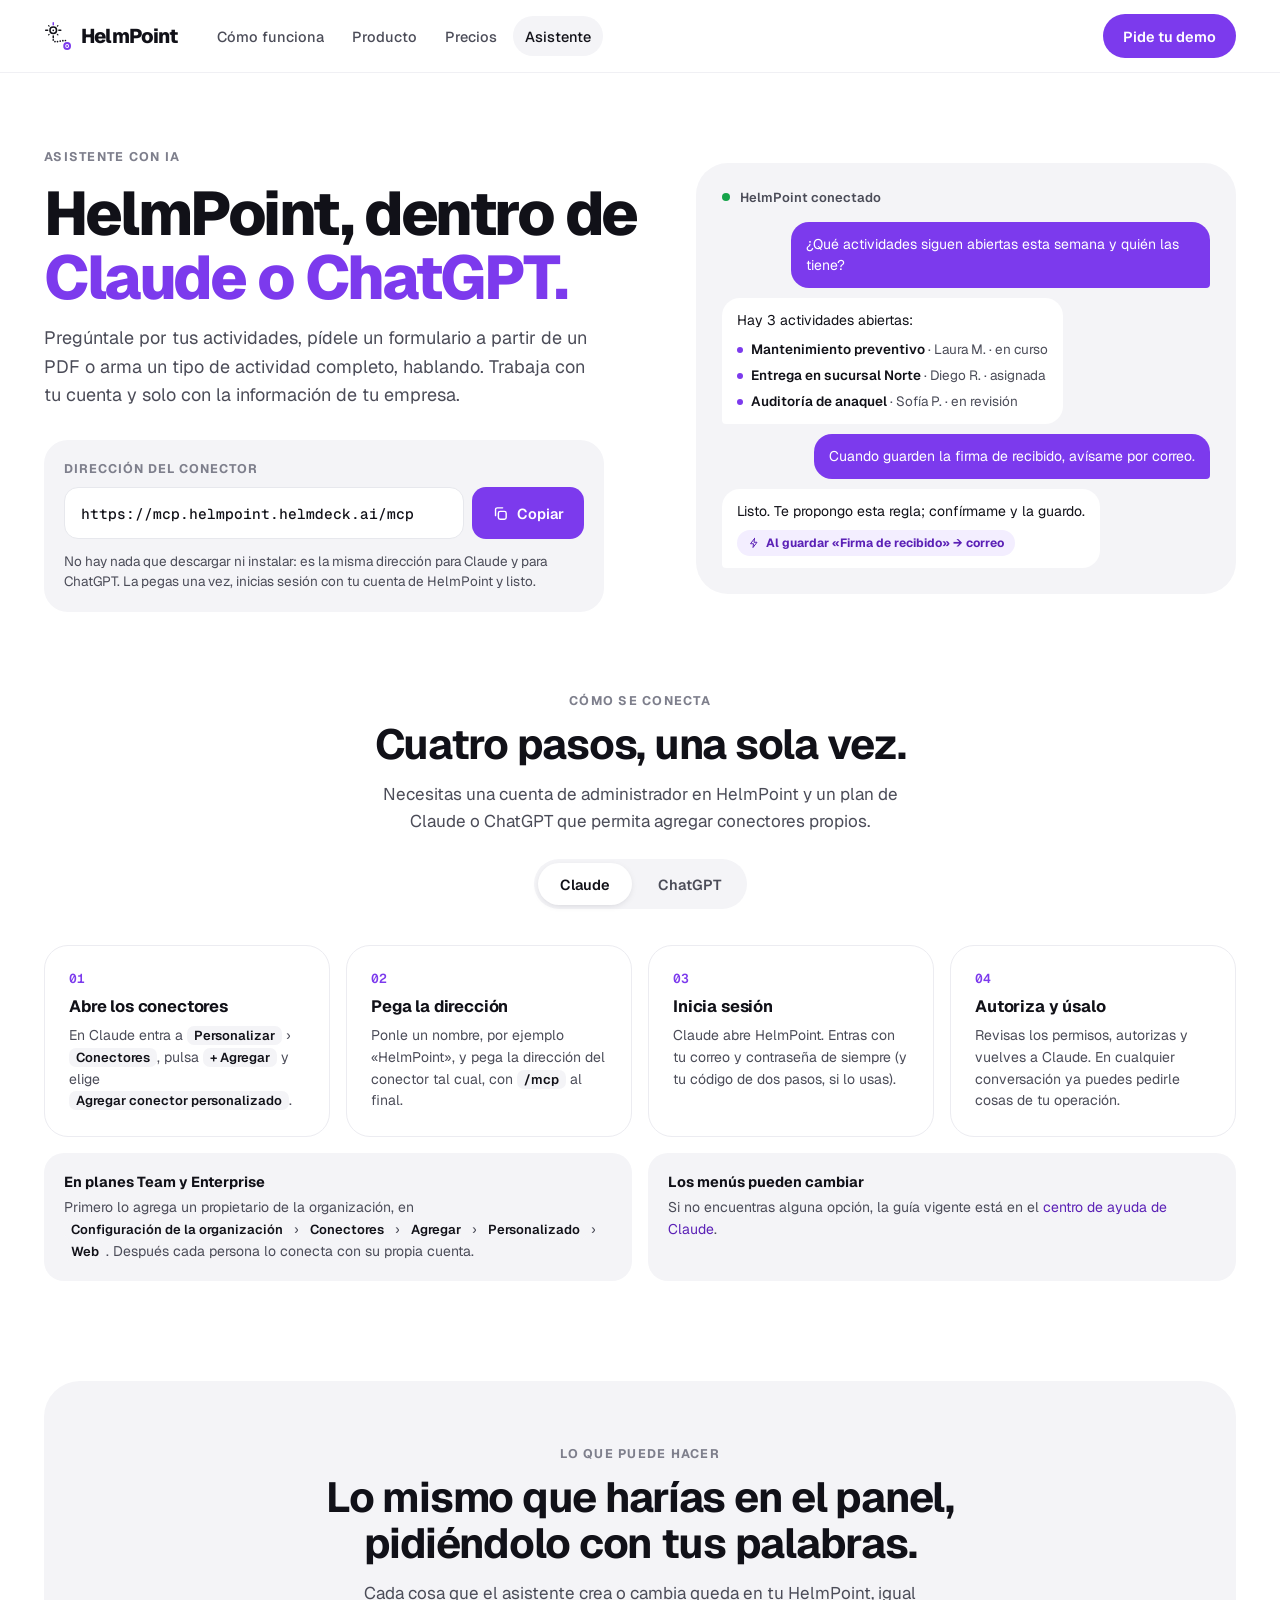
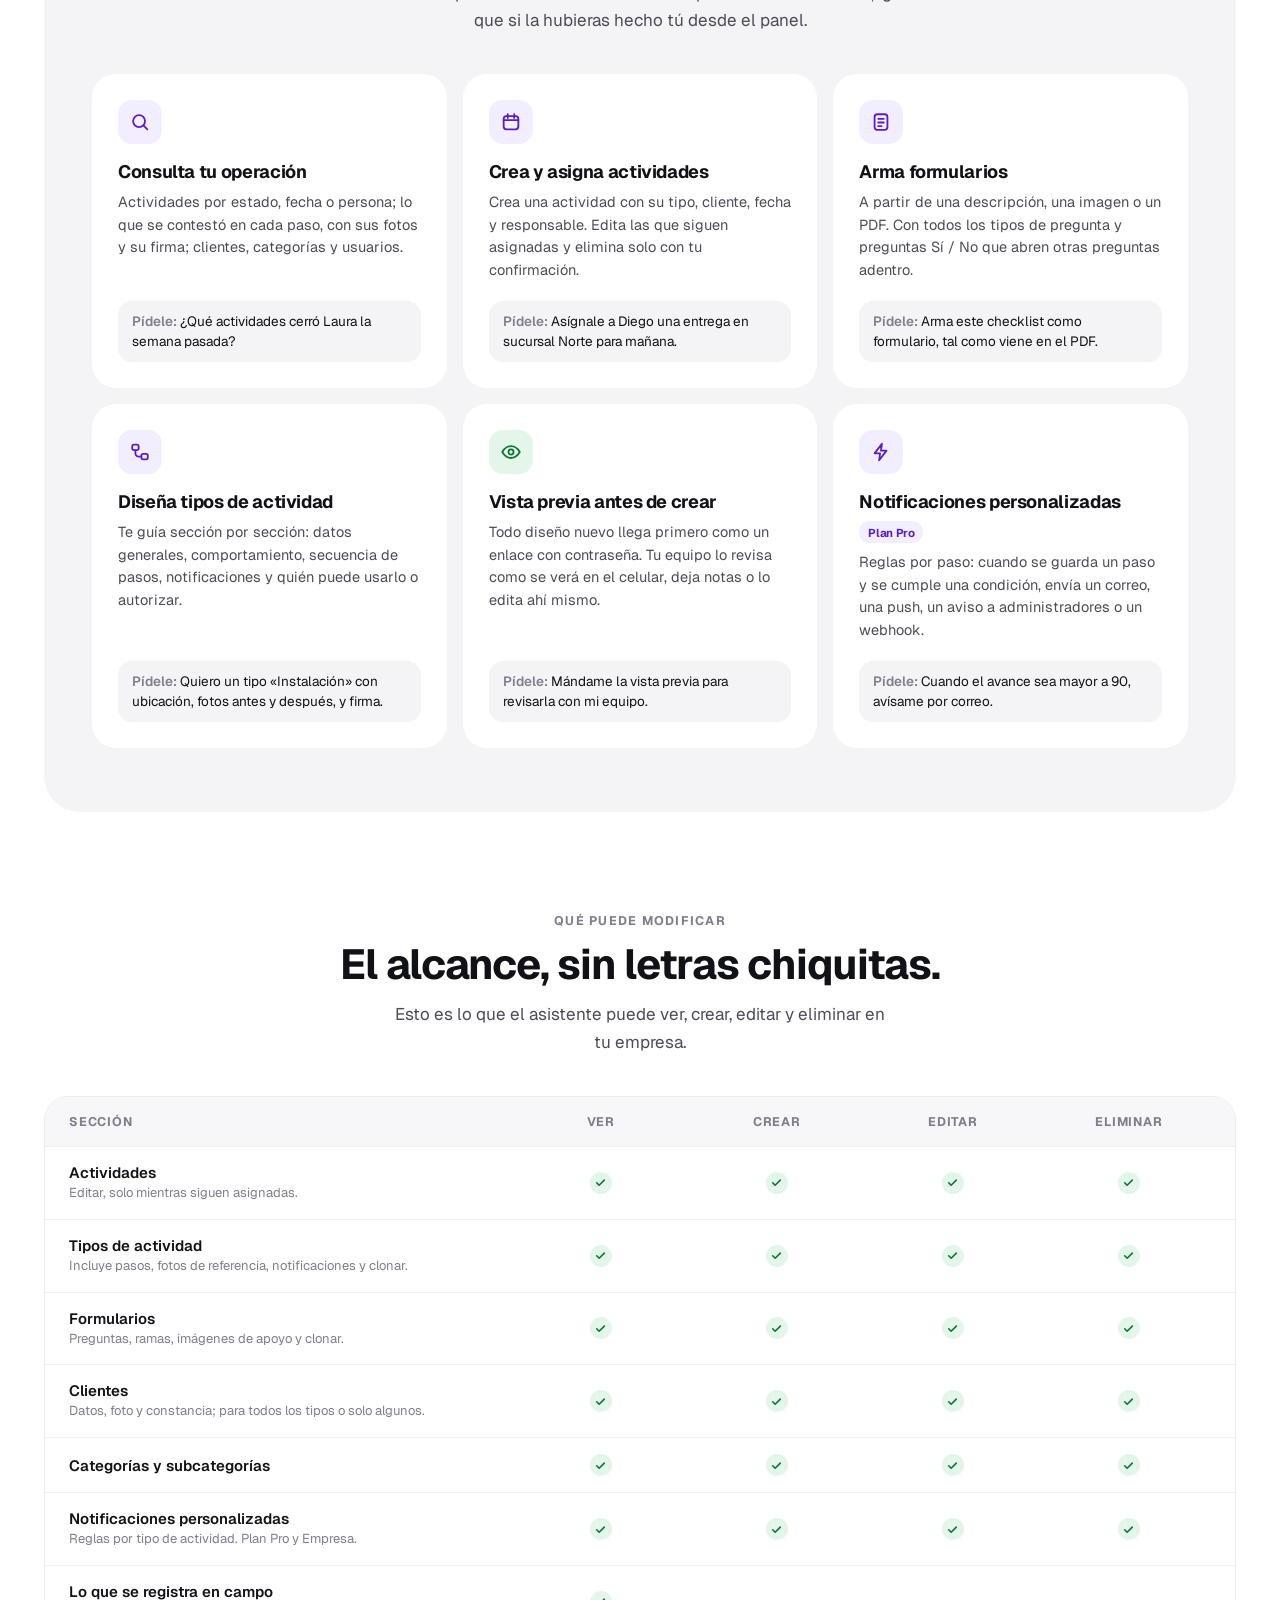
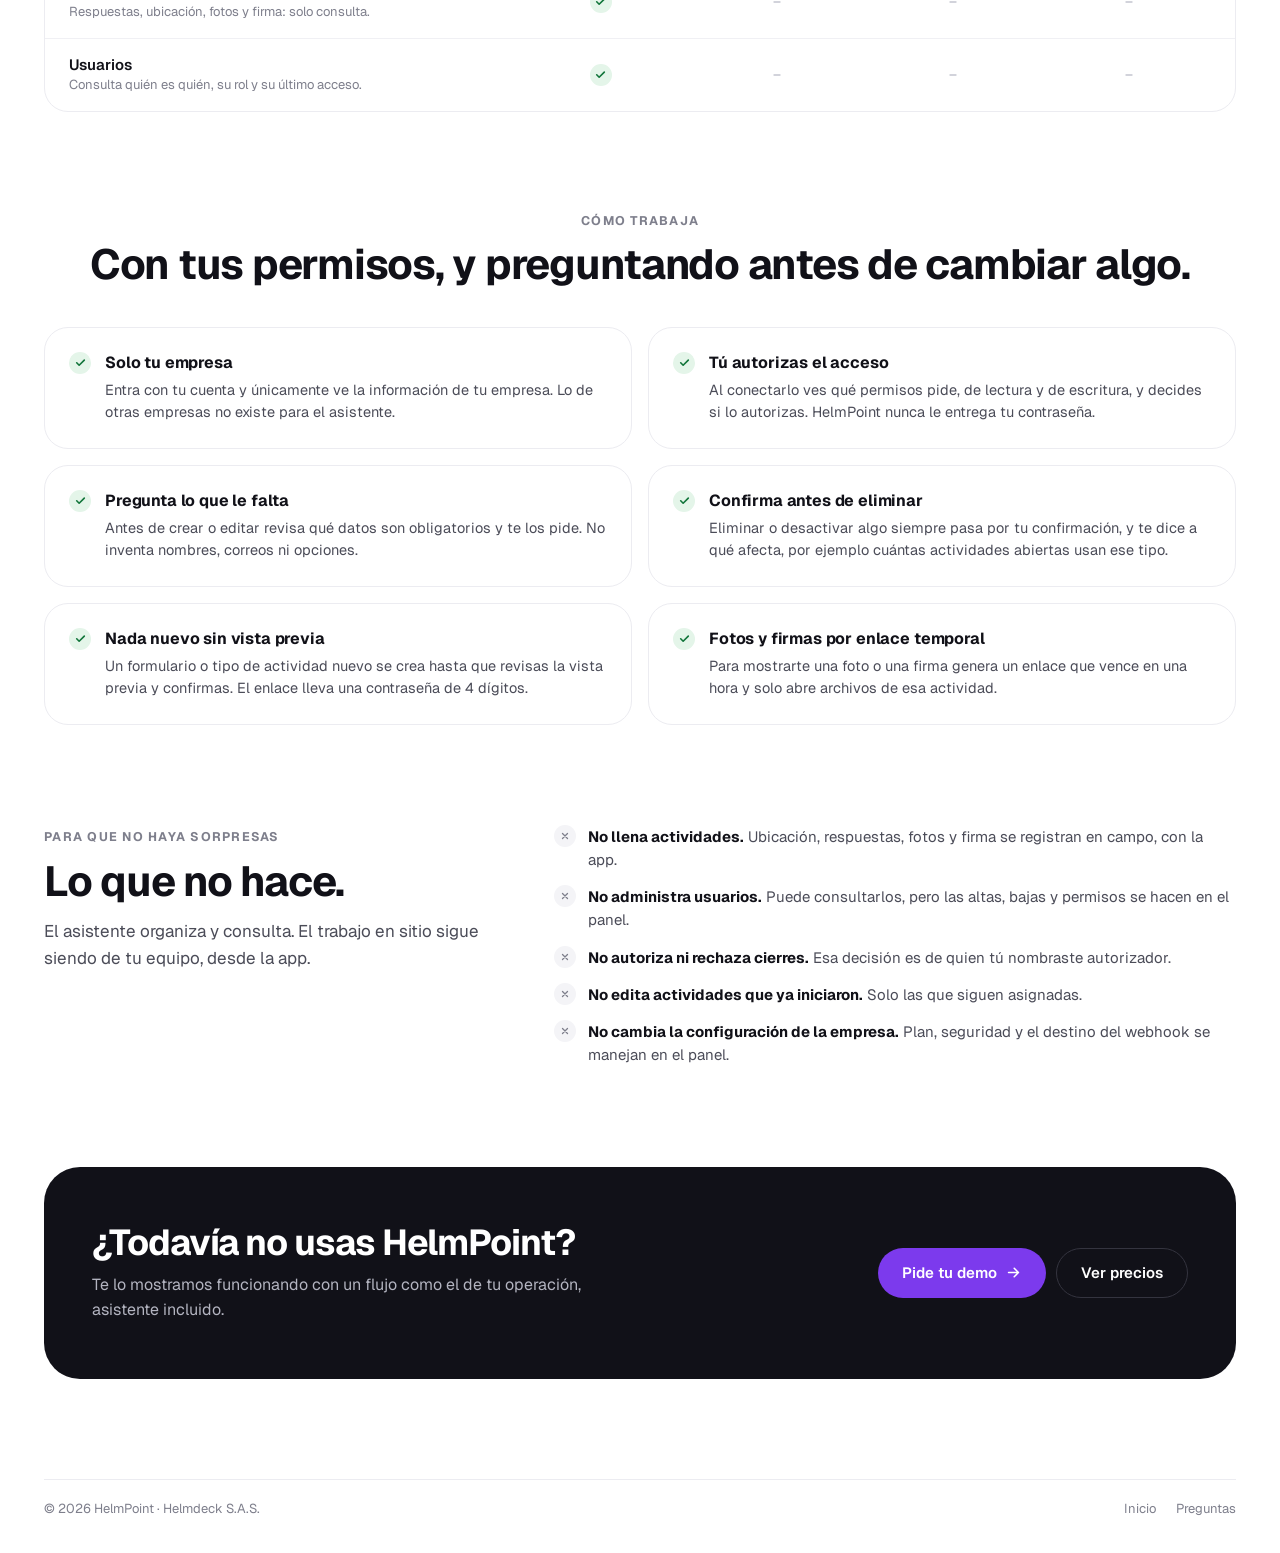
==== asistente.html @ 15a0a6bf "feat: página del asistente (conectar Claude o ChatGPT) y notificaciones personalizadas en el plan Pr" ====
<!DOCTYPE html>
<html lang="es" data-theme="light">
<head>
<meta charset="utf-8">
<meta name="viewport" content="width=device-width, initial-scale=1">
<title>HelmPoint · Conecta Claude o ChatGPT</title>
<meta name="description" content="Conecta HelmPoint con Claude o ChatGPT: una sola dirección, sin instalar nada. Consulta actividades, arma formularios y tipos de actividad, y configura avisos hablando con tu asistente.">
<link rel="icon" type="image/svg+xml" href="assets/favicon.svg">
<link rel="preconnect" href="https://fonts.googleapis.com">
<link rel="stylesheet" href="https://fonts.googleapis.com/css2?family=Geist:wght@400;500;600;700;800&family=Geist+Mono:wght@400;500;600&display=swap">
<link rel="stylesheet" href="assets/styles.css">
<link rel="stylesheet" href="assets/asistente.css">
</head>
<body>

<svg width="0" height="0" style="position:absolute" aria-hidden="true">
  <symbol id="i-check" viewBox="0 0 24 24" fill="none" stroke="currentColor" stroke-width="3" stroke-linecap="round" stroke-linejoin="round"><path d="M5 12.5l4.5 4.5L19 7.5"/></symbol>
  <symbol id="i-minus" viewBox="0 0 24 24" fill="none" stroke="currentColor" stroke-width="2.6" stroke-linecap="round"><path d="M7 12h10"/></symbol>
  <symbol id="i-x" viewBox="0 0 24 24" fill="none" stroke="currentColor" stroke-width="2.6" stroke-linecap="round"><path d="M7 7l10 10M17 7L7 17"/></symbol>
  <symbol id="i-copy" viewBox="0 0 24 24" fill="none" stroke="currentColor" stroke-width="2" stroke-linecap="round" stroke-linejoin="round"><rect x="9" y="9" width="11" height="11" rx="2.5"/><path d="M5 15V6.5A2.5 2.5 0 0 1 7.5 4H15"/></symbol>
  <symbol id="i-arrow" viewBox="0 0 24 24" fill="none" stroke="currentColor" stroke-width="2.2" stroke-linecap="round" stroke-linejoin="round"><path d="M5 12h14M13 6l6 6-6 6"/></symbol>
  <symbol id="i-search" viewBox="0 0 24 24" fill="none" stroke="currentColor" stroke-width="2" stroke-linecap="round" stroke-linejoin="round"><circle cx="11" cy="11" r="6.5"/><path d="M16 16l4 4"/></symbol>
  <symbol id="i-form" viewBox="0 0 24 24" fill="none" stroke="currentColor" stroke-width="2" stroke-linecap="round" stroke-linejoin="round"><rect x="5" y="3.5" width="14" height="17" rx="3"/><path d="M9 8.5h6M9 12.5h6M9 16.5h3.5"/></symbol>
  <symbol id="i-flow" viewBox="0 0 24 24" fill="none" stroke="currentColor" stroke-width="2" stroke-linecap="round" stroke-linejoin="round"><rect x="3.5" y="4" width="7" height="6" rx="2"/><rect x="13.5" y="14" width="7" height="6" rx="2"/><path d="M7 10v3.5a3.5 3.5 0 0 0 3.5 3.5h3"/></symbol>
  <symbol id="i-eye" viewBox="0 0 24 24" fill="none" stroke="currentColor" stroke-width="2" stroke-linecap="round" stroke-linejoin="round"><path d="M2.5 12S6 5.5 12 5.5 21.5 12 21.5 12 18 18.5 12 18.5 2.5 12 2.5 12z"/><circle cx="12" cy="12" r="2.8"/></symbol>
  <symbol id="i-cal" viewBox="0 0 24 24" fill="none" stroke="currentColor" stroke-width="2" stroke-linecap="round" stroke-linejoin="round"><rect x="4" y="5.5" width="16" height="14.5" rx="3"/><path d="M4 10h16M8.5 3.5v4M15.5 3.5v4"/></symbol>
  <symbol id="i-bolt" viewBox="0 0 24 24" fill="none" stroke="currentColor" stroke-width="2" stroke-linecap="round" stroke-linejoin="round"><path d="M13 3L5 13.5h6L10 21l8-10.5h-6L13 3z"/></symbol>
  <symbol id="i-lock" viewBox="0 0 24 24" fill="none" stroke="currentColor" stroke-width="2" stroke-linecap="round" stroke-linejoin="round"><rect x="5" y="10.5" width="14" height="9.5" rx="2.5"/><path d="M8.5 10.5V8a3.5 3.5 0 0 1 7 0v2.5"/></symbol>
</svg>

<header class="as-nav">
  <div class="wrap">
    <a class="as-logo" href="index.html"><svg width="28" height="30" viewBox="62 44 230 242" fill="none" style="color:#111118"><rect x="132" y="50" width="12" height="28" rx="6" fill="#7C3AED"></rect><rect x="132" y="158" width="12" height="28" rx="6" fill="currentColor"></rect><rect x="70" y="112" width="28" height="12" rx="6" fill="currentColor"></rect><rect x="178" y="112" width="28" height="12" rx="6" fill="currentColor"></rect><rect x="-8" y="-5" width="16" height="10" rx="5" fill="currentColor" transform="translate(102 82) rotate(45)"></rect><rect x="-8" y="-5" width="16" height="10" rx="5" fill="currentColor" transform="translate(174 82) rotate(-45)"></rect><rect x="-8" y="-5" width="16" height="10" rx="5" fill="currentColor" transform="translate(102 154) rotate(-45)"></rect><rect x="-8" y="-5" width="16" height="10" rx="5" fill="currentColor" transform="translate(174 154) rotate(45)"></rect><circle cx="138" cy="118" r="27" stroke="currentColor" stroke-width="13"></circle><circle cx="138" cy="118" r="7" fill="currentColor"></circle><g fill="currentColor"><circle cx="138" cy="197" r="7"></circle><circle cx="152" cy="211" r="7"></circle><circle cx="173" cy="211" r="7"></circle><circle cx="195" cy="207" r="7"></circle><circle cx="217" cy="203" r="7"></circle><circle cx="238" cy="202" r="7"></circle></g><circle cx="252" cy="247" r="32" fill="#7C3AED"></circle><circle cx="252" cy="247" r="16" fill="#FFFFFF"></circle><circle cx="252" cy="247" r="8" fill="#7C3AED"></circle></svg><span>HelmPoint</span></a>
    <nav class="as-links">
      <a href="index.html#como">Cómo funciona</a>
      <a href="index.html#producto">Producto</a>
      <a href="index.html#precios">Precios</a>
      <a href="asistente.html" aria-current="page">Asistente</a>
    </nav>
    <a href="index.html#demo" class="btn p">Pide tu demo</a>
  </div>
</header>

<main>

  <!-- HERO -->
  <section class="as-hero">
    <div class="wrap as-hero-g">
      <div>
        <span class="kick">Asistente con IA</span>
        <h1>HelmPoint, dentro de <em>Claude o ChatGPT.</em></h1>
        <p class="lead">Pregúntale por tus actividades, pídele un formulario a partir de un PDF o arma un tipo de actividad completo, hablando. Trabaja con tu cuenta y solo con la información de tu empresa.</p>
        <div class="as-url">
          <span class="as-url-l">Dirección del conector</span>
          <div class="as-url-r">
            <code id="mcp-url">https://mcp.helmpoint.helmdeck.ai/mcp</code>
            <button type="button" class="as-copy" id="copy-url" aria-live="polite"><svg width="17" height="17"><use href="#i-copy"/></svg><span>Copiar</span></button>
          </div>
          <p>No hay nada que descargar ni instalar: es la misma dirección para Claude y para ChatGPT. La pegas una vez, inicias sesión con tu cuenta de HelmPoint y listo.</p>
        </div>
      </div>
      <div class="as-chat" aria-hidden="true">
        <div class="as-chat-h"><i></i>HelmPoint conectado</div>
        <div class="as-q">¿Qué actividades siguen abiertas esta semana y quién las tiene?</div>
        <div class="as-a">Hay 3 actividades abiertas:
          <ul>
            <li><span><b>Mantenimiento preventivo</b> · Laura M. · en curso</span></li>
            <li><span><b>Entrega en sucursal Norte</b> · Diego R. · asignada</span></li>
            <li><span><b>Auditoría de anaquel</b> · Sofía P. · en revisión</span></li>
          </ul>
        </div>
        <div class="as-q">Cuando guarden la firma de recibido, avísame por correo.</div>
        <div class="as-a">Listo. Te propongo esta regla; confírmame y la guardo.<br><span class="as-pill"><svg width="12" height="12"><use href="#i-bolt"/></svg>Al guardar «Firma de recibido» → correo</span></div>
      </div>
    </div>
  </section>

  <!-- CONECTAR -->
  <section class="as-sec" id="conectar">
    <div class="wrap">
      <div class="as-head">
        <span class="kick">Cómo se conecta</span>
        <h2 class="h2">Cuatro pasos, una sola vez.</h2>
        <p class="lead">Necesitas una cuenta de administrador en HelmPoint y un plan de Claude o ChatGPT que permita agregar conectores propios.</p>
        <div class="as-tabs" role="tablist" aria-label="Asistente">
          <button type="button" role="tab" id="tab-claude" aria-controls="panel-claude" aria-selected="true">Claude</button>
          <button type="button" role="tab" id="tab-chatgpt" aria-controls="panel-chatgpt" aria-selected="false" tabindex="-1">ChatGPT</button>
        </div>
      </div>

      <div class="as-panel" id="panel-claude" role="tabpanel" aria-labelledby="tab-claude">
        <ol class="as-steps">
          <li><b>Abre los conectores</b><p>En Claude entra a <kbd>Personalizar</kbd> › <kbd>Conectores</kbd>, pulsa <kbd>+ Agregar</kbd> y elige <kbd>Agregar conector personalizado</kbd>.</p></li>
          <li><b>Pega la dirección</b><p>Ponle un nombre, por ejemplo «HelmPoint», y pega la dirección del conector tal cual, con <kbd>/mcp</kbd> al final.</p></li>
          <li><b>Inicia sesión</b><p>Claude abre HelmPoint. Entras con tu correo y contraseña de siempre (y tu código de dos pasos, si lo usas).</p></li>
          <li><b>Autoriza y úsalo</b><p>Revisas los permisos, autorizas y vuelves a Claude. En cualquier conversación ya puedes pedirle cosas de tu operación.</p></li>
        </ol>
        <div class="as-notes">
          <div class="as-note"><b>En planes Team y Enterprise</b>Primero lo agrega un propietario de la organización, en <kbd>Configuración de la organización</kbd> › <kbd>Conectores</kbd> › <kbd>Agregar</kbd> › <kbd>Personalizado</kbd> › <kbd>Web</kbd>. Después cada persona lo conecta con su propia cuenta.</div>
          <div class="as-note"><b>Los menús pueden cambiar</b>Si no encuentras alguna opción, la guía vigente está en el <a href="https://support.claude.com/en/articles/11175166-get-started-with-custom-connectors-using-remote-mcp" target="_blank" rel="noopener">centro de ayuda de Claude</a>.</div>
        </div>
      </div>

      <div class="as-panel" id="panel-chatgpt" role="tabpanel" aria-labelledby="tab-chatgpt" hidden>
        <ol class="as-steps">
          <li><b>Agrega un servidor</b><p>En ChatGPT web entra a <kbd>Plugins</kbd>, pulsa el botón <kbd>+</kbd> y elige <kbd>Add custom MCP server</kbd>.</p></li>
          <li><b>Pega la dirección</b><p>Ponle un nombre y pega la dirección del conector completa, con <kbd>/mcp</kbd> al final. En autenticación elige <kbd>OAuth</kbd>.</p></li>
          <li><b>Confirma y créalo</b><p>ChatGPT muestra un aviso para servidores externos. Lo aceptas, pulsas <kbd>Create as a plugin</kbd> y lo instalas.</p></li>
          <li><b>Inicia sesión y úsalo</b><p>Entras con tu cuenta de HelmPoint y autorizas. En el chat lo llamas escribiendo <kbd>@</kbd> y eligiendo HelmPoint.</p></li>
        </ol>
        <div class="as-notes">
          <div class="as-note"><b>Planes de ChatGPT</b>Agregar servidores propios está disponible en ChatGPT Business, Enterprise y Edu, desde la versión web. En Business lo crea un administrador o propietario.</div>
          <div class="as-note"><b>Los menús pueden cambiar</b>Si no encuentras alguna opción, la guía vigente está en el <a href="https://help.openai.com/en/articles/12584461-developer-mode-and-mcp-apps-in-chatgpt" target="_blank" rel="noopener">centro de ayuda de OpenAI</a>.</div>
        </div>
      </div>
    </div>
  </section>

  <!-- CAPACIDADES -->
  <section class="as-sec" id="capacidades">
    <div class="wrap">
      <div class="as-box">
        <div class="as-head">
          <span class="kick">Lo que puede hacer</span>
          <h2 class="h2" style="max-width:680px">Lo mismo que harías en el panel, pidiéndolo con tus palabras.</h2>
          <p class="lead">Cada cosa que el asistente crea o cambia queda en tu HelmPoint, igual que si la hubieras hecho tú desde el panel.</p>
        </div>
        <div class="as-caps">
          <div class="as-cap">
            <span class="as-cap-i"><svg width="22" height="22"><use href="#i-search"/></svg></span>
            <b>Consulta tu operación</b>
            <p>Actividades por estado, fecha o persona; lo que se contestó en cada paso, con sus fotos y su firma; clientes, categorías y usuarios.</p>
            <div class="as-say"><span>¿Qué actividades cerró Laura la semana pasada?</span></div>
          </div>
          <div class="as-cap">
            <span class="as-cap-i"><svg width="22" height="22"><use href="#i-cal"/></svg></span>
            <b>Crea y asigna actividades</b>
            <p>Crea una actividad con su tipo, cliente, fecha y responsable. Edita las que siguen asignadas y elimina solo con tu confirmación.</p>
            <div class="as-say"><span>Asígnale a Diego una entrega en sucursal Norte para mañana.</span></div>
          </div>
          <div class="as-cap">
            <span class="as-cap-i"><svg width="22" height="22"><use href="#i-form"/></svg></span>
            <b>Arma formularios</b>
            <p>A partir de una descripción, una imagen o un PDF. Con todos los tipos de pregunta y preguntas Sí / No que abren otras preguntas adentro.</p>
            <div class="as-say"><span>Arma este checklist como formulario, tal como viene en el PDF.</span></div>
          </div>
          <div class="as-cap">
            <span class="as-cap-i"><svg width="22" height="22"><use href="#i-flow"/></svg></span>
            <b>Diseña tipos de actividad</b>
            <p>Te guía sección por sección: datos generales, comportamiento, secuencia de pasos, notificaciones y quién puede usarlo o autorizar.</p>
            <div class="as-say"><span>Quiero un tipo «Instalación» con ubicación, fotos antes y después, y firma.</span></div>
          </div>
          <div class="as-cap">
            <span class="as-cap-i g"><svg width="22" height="22"><use href="#i-eye"/></svg></span>
            <b>Vista previa antes de crear</b>
            <p>Todo diseño nuevo llega primero como un enlace con contraseña. Tu equipo lo revisa como se verá en el celular, deja notas o lo edita ahí mismo.</p>
            <div class="as-say"><span>Mándame la vista previa para revisarla con mi equipo.</span></div>
          </div>
          <div class="as-cap">
            <span class="as-cap-i"><svg width="22" height="22"><use href="#i-bolt"/></svg></span>
            <b>Notificaciones personalizadas <span class="as-tag">Plan Pro</span></b>
            <p>Reglas por paso: cuando se guarda un paso y se cumple una condición, envía un correo, una push, un aviso a administradores o un webhook.</p>
            <div class="as-say"><span>Cuando el avance sea mayor a 90, avísame por correo.</span></div>
          </div>
        </div>
      </div>
    </div>
  </section>

  <!-- ALCANCE -->
  <section class="as-sec" id="alcance">
    <div class="wrap">
      <div class="as-head">
        <span class="kick">Qué puede modificar</span>
        <h2 class="h2">El alcance, sin letras chiquitas.</h2>
        <p class="lead">Esto es lo que el asistente puede ver, crear, editar y eliminar en tu empresa.</p>
      </div>
      <div class="as-table" role="table" aria-label="Alcance del asistente">
        <div class="as-tr" role="row"><div role="columnheader">Sección</div><span role="columnheader" data-s="Ver">Ver</span><span role="columnheader" data-s="Crea">Crear</span><span role="columnheader" data-s="Edita">Editar</span><span role="columnheader" data-s="Borra">Eliminar</span></div>
        <div class="as-tr" role="row"><div role="cell"><b>Actividades</b><small>Editar, solo mientras siguen asignadas.</small></div><span role="cell"><i class="chk" aria-label="Sí"><svg width="13" height="13"><use href="#i-check"/></svg></i></span><span role="cell"><i class="chk" aria-label="Sí"><svg width="13" height="13"><use href="#i-check"/></svg></i></span><span role="cell"><i class="chk" aria-label="Sí"><svg width="13" height="13"><use href="#i-check"/></svg></i></span><span role="cell"><i class="chk" aria-label="Sí"><svg width="13" height="13"><use href="#i-check"/></svg></i></span></div>
        <div class="as-tr" role="row"><div role="cell"><b>Tipos de actividad</b><small>Incluye pasos, fotos de referencia, notificaciones y clonar.</small></div><span role="cell"><i class="chk" aria-label="Sí"><svg width="13" height="13"><use href="#i-check"/></svg></i></span><span role="cell"><i class="chk" aria-label="Sí"><svg width="13" height="13"><use href="#i-check"/></svg></i></span><span role="cell"><i class="chk" aria-label="Sí"><svg width="13" height="13"><use href="#i-check"/></svg></i></span><span role="cell"><i class="chk" aria-label="Sí"><svg width="13" height="13"><use href="#i-check"/></svg></i></span></div>
        <div class="as-tr" role="row"><div role="cell"><b>Formularios</b><small>Preguntas, ramas, imágenes de apoyo y clonar.</small></div><span role="cell"><i class="chk" aria-label="Sí"><svg width="13" height="13"><use href="#i-check"/></svg></i></span><span role="cell"><i class="chk" aria-label="Sí"><svg width="13" height="13"><use href="#i-check"/></svg></i></span><span role="cell"><i class="chk" aria-label="Sí"><svg width="13" height="13"><use href="#i-check"/></svg></i></span><span role="cell"><i class="chk" aria-label="Sí"><svg width="13" height="13"><use href="#i-check"/></svg></i></span></div>
        <div class="as-tr" role="row"><div role="cell"><b>Clientes</b><small>Datos, foto y constancia; para todos los tipos o solo algunos.</small></div><span role="cell"><i class="chk" aria-label="Sí"><svg width="13" height="13"><use href="#i-check"/></svg></i></span><span role="cell"><i class="chk" aria-label="Sí"><svg width="13" height="13"><use href="#i-check"/></svg></i></span><span role="cell"><i class="chk" aria-label="Sí"><svg width="13" height="13"><use href="#i-check"/></svg></i></span><span role="cell"><i class="chk" aria-label="Sí"><svg width="13" height="13"><use href="#i-check"/></svg></i></span></div>
        <div class="as-tr" role="row"><div role="cell"><b>Categorías y subcategorías</b></div><span role="cell"><i class="chk" aria-label="Sí"><svg width="13" height="13"><use href="#i-check"/></svg></i></span><span role="cell"><i class="chk" aria-label="Sí"><svg width="13" height="13"><use href="#i-check"/></svg></i></span><span role="cell"><i class="chk" aria-label="Sí"><svg width="13" height="13"><use href="#i-check"/></svg></i></span><span role="cell"><i class="chk" aria-label="Sí"><svg width="13" height="13"><use href="#i-check"/></svg></i></span></div>
        <div class="as-tr" role="row"><div role="cell"><b>Notificaciones personalizadas</b><small>Reglas por tipo de actividad. Plan Pro y Empresa.</small></div><span role="cell"><i class="chk" aria-label="Sí"><svg width="13" height="13"><use href="#i-check"/></svg></i></span><span role="cell"><i class="chk" aria-label="Sí"><svg width="13" height="13"><use href="#i-check"/></svg></i></span><span role="cell"><i class="chk" aria-label="Sí"><svg width="13" height="13"><use href="#i-check"/></svg></i></span><span role="cell"><i class="chk" aria-label="Sí"><svg width="13" height="13"><use href="#i-check"/></svg></i></span></div>
        <div class="as-tr" role="row"><div role="cell"><b>Lo que se registra en campo</b><small>Respuestas, ubicación, fotos y firma: solo consulta.</small></div><span role="cell"><i class="chk" aria-label="Sí"><svg width="13" height="13"><use href="#i-check"/></svg></i></span><span role="cell"><i class="as-no" aria-label="No"><svg width="14" height="14"><use href="#i-minus"/></svg></i></span><span role="cell"><i class="as-no" aria-label="No"><svg width="14" height="14"><use href="#i-minus"/></svg></i></span><span role="cell"><i class="as-no" aria-label="No"><svg width="14" height="14"><use href="#i-minus"/></svg></i></span></div>
        <div class="as-tr" role="row"><div role="cell"><b>Usuarios</b><small>Consulta quién es quién, su rol y su último acceso.</small></div><span role="cell"><i class="chk" aria-label="Sí"><svg width="13" height="13"><use href="#i-check"/></svg></i></span><span role="cell"><i class="as-no" aria-label="No"><svg width="14" height="14"><use href="#i-minus"/></svg></i></span><span role="cell"><i class="as-no" aria-label="No"><svg width="14" height="14"><use href="#i-minus"/></svg></i></span><span role="cell"><i class="as-no" aria-label="No"><svg width="14" height="14"><use href="#i-minus"/></svg></i></span></div>
      </div>
    </div>
  </section>

  <!-- CÓMO TRABAJA -->
  <section class="as-sec" id="como-trabaja">
    <div class="wrap">
      <div class="as-head">
        <span class="kick">Cómo trabaja</span>
        <h2 class="h2">Con tus permisos, y preguntando antes de cambiar algo.</h2>
      </div>
      <div class="as-rules">
        <div class="as-rule"><span class="chk"><svg width="13" height="13"><use href="#i-check"/></svg></span><div><b>Solo tu empresa</b><p>Entra con tu cuenta y únicamente ve la información de tu empresa. Lo de otras empresas no existe para el asistente.</p></div></div>
        <div class="as-rule"><span class="chk"><svg width="13" height="13"><use href="#i-check"/></svg></span><div><b>Tú autorizas el acceso</b><p>Al conectarlo ves qué permisos pide, de lectura y de escritura, y decides si lo autorizas. HelmPoint nunca le entrega tu contraseña.</p></div></div>
        <div class="as-rule"><span class="chk"><svg width="13" height="13"><use href="#i-check"/></svg></span><div><b>Pregunta lo que le falta</b><p>Antes de crear o editar revisa qué datos son obligatorios y te los pide. No inventa nombres, correos ni opciones.</p></div></div>
        <div class="as-rule"><span class="chk"><svg width="13" height="13"><use href="#i-check"/></svg></span><div><b>Confirma antes de eliminar</b><p>Eliminar o desactivar algo siempre pasa por tu confirmación, y te dice a qué afecta, por ejemplo cuántas actividades abiertas usan ese tipo.</p></div></div>
        <div class="as-rule"><span class="chk"><svg width="13" height="13"><use href="#i-check"/></svg></span><div><b>Nada nuevo sin vista previa</b><p>Un formulario o tipo de actividad nuevo se crea hasta que revisas la vista previa y confirmas. El enlace lleva una contraseña de 4 dígitos.</p></div></div>
        <div class="as-rule"><span class="chk"><svg width="13" height="13"><use href="#i-check"/></svg></span><div><b>Fotos y firmas por enlace temporal</b><p>Para mostrarte una foto o una firma genera un enlace que vence en una hora y solo abre archivos de esa actividad.</p></div></div>
      </div>
    </div>
  </section>

  <!-- LÍMITES -->
  <section class="as-sec" id="limites">
    <div class="wrap as-two">
      <div>
        <span class="kick">Para que no haya sorpresas</span>
        <h2 class="h2">Lo que no hace.</h2>
        <p class="lead">El asistente organiza y consulta. El trabajo en sitio sigue siendo de tu equipo, desde la app.</p>
      </div>
      <ul class="as-list">
        <li><span class="as-x"><svg width="12" height="12"><use href="#i-x"/></svg></span><span><b>No llena actividades.</b> Ubicación, respuestas, fotos y firma se registran en campo, con la app.</span></li>
        <li><span class="as-x"><svg width="12" height="12"><use href="#i-x"/></svg></span><span><b>No administra usuarios.</b> Puede consultarlos, pero las altas, bajas y permisos se hacen en el panel.</span></li>
        <li><span class="as-x"><svg width="12" height="12"><use href="#i-x"/></svg></span><span><b>No autoriza ni rechaza cierres.</b> Esa decisión es de quien tú nombraste autorizador.</span></li>
        <li><span class="as-x"><svg width="12" height="12"><use href="#i-x"/></svg></span><span><b>No edita actividades que ya iniciaron.</b> Solo las que siguen asignadas.</span></li>
        <li><span class="as-x"><svg width="12" height="12"><use href="#i-x"/></svg></span><span><b>No cambia la configuración de la empresa.</b> Plan, seguridad y el destino del webhook se manejan en el panel.</span></li>
      </ul>
    </div>
  </section>

  <!-- CTA -->
  <section class="as-sec">
    <div class="wrap">
      <div class="as-cta">
        <div>
          <h2>¿Todavía no usas HelmPoint?</h2>
          <p>Te lo mostramos funcionando con un flujo como el de tu operación, asistente incluido.</p>
        </div>
        <div class="as-cta-b">
          <a href="index.html#demo" class="btn p">Pide tu demo <svg width="17" height="17"><use href="#i-arrow"/></svg></a>
          <a href="index.html#precios" class="btn o">Ver precios</a>
        </div>
      </div>
    </div>
  </section>

</main>

<footer class="as-foot">
  <div class="wrap"><div><span>© 2026 HelmPoint · Helmdeck S.A.S.</span><a href="index.html">Inicio</a><a href="index.html#faq">Preguntas</a></div></div>
</footer>

<script>
(function(){
  // Copiar la dirección del conector.
  var btn=document.getElementById('copy-url'),url=document.getElementById('mcp-url').textContent.trim(),lbl=btn.querySelector('span'),t;
  btn.addEventListener('click',function(){
    var done=function(){btn.classList.add('ok');lbl.textContent='Copiada';clearTimeout(t);t=setTimeout(function(){btn.classList.remove('ok');lbl.textContent='Copiar'},2200)};
    if(navigator.clipboard&&window.isSecureContext){navigator.clipboard.writeText(url).then(done,fallback)}else fallback();
    function fallback(){var r=document.createRange();r.selectNodeContents(document.getElementById('mcp-url'));var s=getSelection();s.removeAllRanges();s.addRange(r);try{if(document.execCommand('copy'))done()}catch(e){}}
  });
  // Pestañas Claude / ChatGPT.
  var tabs=[].slice.call(document.querySelectorAll('.as-tabs [role=tab]'));
  function pick(tab){tabs.forEach(function(x){var on=x===tab;x.setAttribute('aria-selected',on);x.tabIndex=on?0:-1;document.getElementById(x.getAttribute('aria-controls')).hidden=!on})}
  tabs.forEach(function(tab,i){
    tab.addEventListener('click',function(){pick(tab)});
    tab.addEventListener('keydown',function(e){if(e.key!=='ArrowRight'&&e.key!=='ArrowLeft')return;var n=tabs[(i+(e.key==='ArrowRight'?1:tabs.length-1))%tabs.length];pick(n);n.focus()});
  });
  function fromHash(){if(location.hash==='#chatgpt')pick(tabs[1]);else if(location.hash==='#claude')pick(tabs[0])}
  fromHash();addEventListener('hashchange',fromHash);
})();
</script>
</body>
</html>
---- assets/styles.css ----
/* Tokens */
/* Helmpoint — tokens provisionales. Cambia aquí colores, tipografía y radios; todas las pantallas leen estas variables. */
:root,[data-theme="light"]{
  --font-sans:Geist,ui-sans-serif,system-ui,sans-serif;--font-mono:"Geist Mono",ui-monospace,monospace;
  --r-sm:10px;--r-md:16px;--r-lg:24px;--r-xl:32px;--r-pill:999px;
  --bg:#FFFFFF;--bg-2:#F7F7F9;--surface:#FFFFFF;--surface-2:#F2F3F6;--surface-3:#E8E9EE;
  --line:#E7E8ED;--line-2:#D6D8DF;--text:#111118;--text-2:#4B4C58;--text-3:#7E7F8C;
  --accent:#7C3AED;--accent-h:#6D28D9;--accent-soft:#F3EEFF;--accent-ink:#5B21B6;
  --lime:#C8F25C;--lime-soft:#EEF8D3;--lime-ink:#3A4710;--lav:#C9BFF6;--lav-soft:#F0ECFE;--lav-ink:#4A3AA8;
  --ok:#15A34A;--ok-soft:#E4F5E9;--ok-ink:#11753A;--warn:#C2780A;--warn-soft:#FDF1DC;--warn-ink:#8A5300;
  --danger:#DC2626;--danger-h:#B91C1C;--danger-soft:#FDECEC;--danger-ink:#B01C1C;
  --ink:#111118;--on-ink:#FFFFFF;--kicker-bg:#F3EEFF;--kicker-ink:#5B21B6;--menu-active:#7C3AED;
  --shadow:0 30px 70px -30px rgba(17,17,30,.25);--shadow-sm:0 2px 10px -4px rgba(17,17,30,.12);--scrim:rgba(17,17,24,.42)}
[data-theme="warm"]{--bg:#F6F1E6;--bg-2:#F1EBDE;--surface:#FCF9F2;--surface-2:#EFEADF;--surface-3:#E6DFD1;--line:#E5DDCD;--line-2:#D5CBB8;--text:#231F18;--text-2:#5A5345;--text-3:#857C6C;--accent-soft:#EEE6FB;--lav-soft:#EEE8F6;--kicker-bg:#F3DCCD;--kicker-ink:#8C3A12;--ink:#231F18;--lime-soft:#EAF3CF;--shadow:0 30px 70px -30px rgba(60,40,10,.25)}
[data-theme="dark"]{--bg:#0A0A0F;--bg-2:#0A0A0F;--surface:#13131A;--surface-2:#1B1B23;--surface-3:#24242E;--line:#24242D;--line-2:#34343F;--text:#F1F1F5;--text-2:#B3B4C0;--text-3:#7A7B8B;--accent:#8B5CF6;--accent-h:#A78BFA;--accent-soft:#24193F;--accent-ink:#C4B5FD;--lime-soft:#262C16;--lime-ink:#D8F58A;--lav-soft:#221D3D;--lav-ink:#C4B5FD;--ok-soft:#10291A;--ok-ink:#5BD88A;--warn-soft:#2E2210;--warn-ink:#F3B860;--danger-soft:#2E1214;--danger-ink:#FF8A8A;--ink:#F0F1F5;--on-ink:#111118;--kicker-bg:#1D1838;--kicker-ink:#C4B5FD;--menu-active:linear-gradient(90deg,#7C3AED,#A855F7);--shadow:0 30px 70px -20px rgba(0,0,0,.7);--shadow-sm:0 2px 10px -4px rgba(0,0,0,.6);--scrim:rgba(0,0,0,.62)}
*{box-sizing:border-box}
html,body{margin:0;background:var(--bg);color:var(--text);font-family:var(--font-sans);-webkit-font-smoothing:antialiased;transition:background .2s,color .2s}
a{color:var(--accent-ink);text-decoration:none}a:hover{text-decoration:underline}
button,input,select,textarea{font:inherit;color:inherit}
input::placeholder,textarea::placeholder{color:var(--text-3)}
:focus-visible{outline:2px solid var(--accent);outline-offset:2px}
input[type=range]{accent-color:var(--accent)}
@keyframes hp-in{from{opacity:0;transform:translateY(8px)}to{opacity:1;transform:none}}
@keyframes hp-ring{0%{transform:scale(.5);opacity:.55}100%{transform:scale(2.6);opacity:0}}
@keyframes hp-pop{0%{transform:scale(.4);opacity:0}60%{transform:scale(1.08);opacity:1}100%{transform:scale(1);opacity:1}}
@keyframes hp-spin{to{transform:rotate(360deg)}}
@keyframes hp-pulse{0%,100%{opacity:.5}50%{opacity:1}}
@keyframes hp-toast{from{opacity:0;transform:translateY(16px) scale(.98)}to{opacity:1;transform:none}}
.hp-ut{display:grid;grid-template-columns:minmax(240px,2.4fr) 150px minmax(110px,1fr) 120px minmax(130px,1fr) 52px;align-items:center;gap:16px}
.hp-ft{display:grid;grid-template-columns:minmax(240px,2.6fr) 130px 150px 52px;align-items:center;gap:16px}
.hp-at{display:grid;grid-template-columns:minmax(200px,1.6fr) minmax(200px,2fr) 80px 130px 110px 96px;align-items:center;gap:16px}
@media (max-width:1100px){.hp-ut{grid-template-columns:minmax(220px,2fr) 140px 120px 52px}.hp-at{grid-template-columns:minmax(180px,1.4fr) minmax(160px,1.6fr) 110px 96px}.hp-art{display:none!important}.hp-md-hide{display:none!important}.hp-side{width:76px!important}.hp-side-label{display:none!important}}

.hp-seq{grid-template-columns:240px minmax(0,1fr) 340px}
@media (max-width:1360px){.hp-seq{grid-template-columns:200px minmax(0,1fr)!important}.hp-seq-phone{display:none!important}}
.hp-ct{display:grid;grid-template-columns:minmax(220px,2fr) 150px minmax(170px,1.2fr) 120px 130px 136px;gap:16px;align-items:center}
@media (max-width:1100px){.hp-ct{grid-template-columns:minmax(200px,2fr) minmax(140px,1.2fr) 120px 136px}}

/* Landing */

html{scroll-behavior:smooth}
body{background:#FFFFFF;color:#111118}
section{scroll-margin-top:84px}
.wrap{max-width:1240px;margin:0 auto;padding:0 24px}
.kick{font-size:12.5px;font-weight:700;letter-spacing:.1em;text-transform:uppercase;color:#7E7F8C}
.h2{margin:12px 0 0;font-size:clamp(30px,3.6vw,42px);line-height:1.1;font-weight:700;letter-spacing:-0.03em;text-wrap:balance;color:#111118}
.lead{margin:14px 0 0;font-size:17px;line-height:1.6;color:#4B4C58;max-width:560px;text-wrap:pretty}
.btn{height:50px;padding:0 24px;border-radius:999px;display:inline-flex;align-items:center;gap:8px;font-size:15px;font-weight:600;transition:transform .2s,background .2s}
.btn.p{background:#7C3AED;color:#FFFFFF}.btn.p:hover{background:#6D28D9;text-decoration:none}
.btn.o{background:#FFFFFF;color:#111118;border:1px solid #E7E8ED}.btn.o:hover{background:#F7F7F9;text-decoration:none}
.lnk{display:inline-flex;align-items:center;gap:6px;font-size:15px;font-weight:600;color:#7C3AED}
.rv{opacity:0;transform:translateY(16px);transition:opacity .7s ease,transform .7s ease}.rv.in{opacity:1;transform:none}
.d1{transition-delay:.08s}.d2{transition-delay:.16s}
.card{background:#FFFFFF;border:1px solid #ECECF1;border-radius:24px}
.chk{width:22px;height:22px;border-radius:50%;background:#E4F5E9;color:#11753A;display:grid;place-items:center;flex:none}
.feat{min-height:78vh;display:flex;align-items:center;opacity:.32;transition:opacity .45s}.feat.on{opacity:1}
.phone{width:300px;height:620px;border-radius:44px;background:#111118;padding:10px;box-shadow:0 30px 60px -30px rgba(17,17,30,.35)}
.scr{height:100%;border-radius:36px;background:#F7F7F9;overflow:hidden;display:flex;flex-direction:column;position:relative}
.sb{height:36px;display:flex;align-items:center;justify-content:space-between;padding:0 22px;font-size:12px;font-weight:600}
.toast{position:absolute;left:-40px;right:-40px;bottom:72px;margin:auto;width:300px;background:#FFFFFF;border-radius:18px;box-shadow:0 20px 40px -18px rgba(17,17,30,.3);border:1px solid #ECECF1;padding:12px 14px;display:flex;align-items:center;gap:12px;animation:hpUp .5s ease-out both}
@keyframes hpUp{from{opacity:0;transform:translateY(10px)}to{opacity:1;transform:none}}@keyframes hpPulse{0%,100%{opacity:1}50%{opacity:.3}}
.fade{animation:hpFade .35s ease-out both}.up{animation:hpUp .3s ease-out both}@keyframes hpModal{from{opacity:0;transform:translateY(18px) scale(.97)}to{opacity:1;transform:none}}.lg-body::-webkit-scrollbar{width:8px}.lg-body::-webkit-scrollbar-thumb{background:var(--line-2);border-radius:8px}@keyframes hpFade{from{opacity:0}to{opacity:1}}
.dots{display:flex;gap:6px}.dots i{width:6px;height:6px;border-radius:50%;background:#D6D8DF;transition:all .3s}.dots i.on{width:18px;background:#7C3AED}
/* Estados hover/disabled */
.sx1:hover{text-decoration:none !important}
.sx2:hover{color:#111118 !important;background:#F4F4F7 !important;text-decoration:none !important}
.sx3:hover{text-decoration:none !important;color:#7C3AED !important}
.sx4:focus{border-color:#7C3AED !important;box-shadow:0 0 0 4px #F3EEFF !important}
.sx5:focus{border-color:#7C3AED !important;box-shadow:0 0 0 4px #F3EEFF !important}
.sx6:focus{border-color:#7C3AED !important;box-shadow:0 0 0 4px #F3EEFF !important}
.sx7:hover{background:var(--surface-3) !important}
.sx8:hover{background:var(--accent-h) !important}

/* Hero */
.hero-g{display:grid;grid-template-columns:minmax(0,1fr) minmax(0,540px);gap:40px;align-items:center}
.hero-t{padding:40px 0}
.hero-t h1{margin:16px 0 0;font-size:clamp(38px,5.2vw,78px);line-height:1.02;font-weight:800;letter-spacing:-0.04em;text-wrap:balance}
.hero-t h1 em{font-style:normal;color:#7C3AED;white-space:nowrap}
.fit.hero-art{max-width:540px}
.tagl{position:absolute;display:flex;align-items:center;gap:7px;font-size:11px;font-weight:700;letter-spacing:.1em;text-transform:uppercase;color:#7E7F8C}
.tagl i{width:6px;height:6px;border-radius:50%;background:#15A34A;animation:hpPulse 1.8s ease-in-out infinite}

/* Escala: .fit ajusta una composición de tamaño fijo (--w × --h) al ancho disponible; app.js calcula --k */
.fit{--k:1;position:relative;width:100%;max-width:calc(var(--w)*1px);height:calc(var(--h)*1px*var(--k));margin:0 auto}
.fit-in{position:absolute;left:0;top:0;width:calc(var(--w)*1px);height:calc(var(--h)*1px);transform:scale(var(--k));transform-origin:0 0}

/* Cómo funciona */
.feat-g{display:grid;grid-template-columns:minmax(0,1fr) minmax(0,650px);gap:48px;margin-top:40px;align-items:start}
.feat h3{margin:10px 0 0;font-size:28px;line-height:1.15;font-weight:700;letter-spacing:-0.03em}
.feat-b{display:flex;flex-direction:column;gap:12px;margin-top:22px}
.feat-b div{display:flex;gap:10px;align-items:flex-start;font-size:15px;color:#4B4C58;line-height:1.5}
.stage{position:sticky;top:96px;display:flex;flex-direction:column;align-items:center;gap:16px}
.stage-in{background:#F4F4F7;border-radius:32px;overflow:hidden}
.where{position:absolute;left:24px;top:20px;height:26px;padding:0 11px;border-radius:999px;background:#FFFFFF;border:1px solid #E7E8ED;display:flex;align-items:center;gap:7px;font-size:12px;font-weight:600;color:#4B4C58}
.note{position:absolute;background:#FFFFFF;border:1px solid #ECECF1;border-radius:16px;box-shadow:0 18px 36px -22px rgba(17,17,30,.35);padding:12px 14px;font-size:12.5px;line-height:1.4;color:#4B4C58}
.note b{display:block;font-size:13px;color:#111118}

/* Panel web (maquetas) */
.win{position:absolute;background:#FFFFFF;border:1px solid #E7E8ED;border-radius:18px;box-shadow:0 30px 60px -34px rgba(17,17,30,.4);overflow:hidden;font-size:12px;color:#111118}
.win-nav{height:46px;display:flex;align-items:center;gap:2px;padding:0 14px;border-bottom:1px solid #F0F0F4;font-size:11.5px;font-weight:500;color:#4B4C58;white-space:nowrap}
.win-nav b{font-size:13.5px;font-weight:800;letter-spacing:-0.03em;color:#111118;margin:0 10px 0 6px}
.win-nav span{padding:6px 9px;border-radius:999px}.win-nav span.on{background:#F3EEFF;color:#5B21B6;font-weight:600}
.win-nav u{margin-left:auto;text-decoration:none;width:26px;height:26px;border-radius:50%;background:#111118;color:#fff;font-size:10px;font-weight:700;display:grid;place-items:center}
.bdg{display:inline-flex;align-items:center;gap:5px;height:22px;padding:0 9px;border-radius:999px;font-size:11px;font-weight:700;white-space:nowrap;transition:background .4s,color .4s}
.av{width:28px;height:28px;border-radius:50%;background:#F0ECFE;color:#4A3AA8;font-size:10.5px;font-weight:700;display:grid;place-items:center;flex:none}
.wbtn{height:30px;padding:0 13px;border-radius:999px;display:inline-flex;align-items:center;gap:6px;font-size:11.5px;font-weight:600;white-space:nowrap;transition:transform .2s,box-shadow .2s}
.wbtn.p{background:#7C3AED;color:#fff}.wbtn.o{background:#fff;border:1px solid #E7E8ED;color:#111118}.wbtn.hit{transform:scale(.94);box-shadow:0 0 0 5px #F3EEFF}
.fld{display:flex;flex-direction:column;gap:5px;font-size:11px;font-weight:600;color:#4B4C58}
.fld span{height:34px;padding:0 11px;border-radius:10px;border:1px solid #E7E8ED;display:flex;align-items:center;gap:8px;font-size:12px;font-weight:500;color:#111118;white-space:nowrap;overflow:hidden}
.sw{width:30px;height:18px;border-radius:999px;background:#7C3AED;position:relative;flex:none}.sw::after{content:"";position:absolute;right:2px;top:2px;width:14px;height:14px;border-radius:50%;background:#fff}
.sw.off{background:#D6D8DF}.sw.off::after{right:auto;left:2px}
.seq{display:flex;align-items:center;gap:9px;height:44px;padding:0 10px;border-radius:12px;border:1px solid #ECECF1;background:#fff;font-size:11.5px;font-weight:600;white-space:nowrap}
.seq i{width:26px;height:26px;border-radius:8px;display:grid;place-items:center;flex:none}
.seq small{margin-left:auto;font-size:10.5px;font-weight:500;color:#7E7F8C}

/* Teléfono: calco de la app (pantalla lógica 390×800, bisel 9). --s = escala */
.ph{--s:.72;position:absolute;width:calc(408px*var(--s));height:calc(818px*var(--s))}
.ph-b{position:absolute;left:0;top:0;width:408px;height:818px;transform:scale(var(--s));transform-origin:0 0;background:#1d1c1a;border-radius:34px;padding:9px;box-shadow:0 24px 60px -20px rgba(0,0,0,.45),0 0 0 1px #3a3936}
.ph-s{position:relative;width:390px;height:800px;border-radius:26px;overflow:hidden;background:#fff;display:flex;flex-direction:column;color:#34312B;font-size:14px;line-height:1.3}
.ph-sb{position:absolute;top:0;left:0;right:0;height:28px;z-index:5;display:flex;align-items:center;justify-content:space-between;padding:0 18px;font-size:12.5px;font-weight:600;transition:color .4s}
.ph-g{position:absolute;bottom:6px;left:50%;width:120px;height:4px;margin-left:-60px;border-radius:4px;background:rgba(0,0,0,.25);z-index:5}
.a-col{flex:1;min-height:0;display:flex;flex-direction:column;position:relative}
.a-scroll{flex:1;min-height:0;overflow:hidden}
.a-hero{position:relative;color:#fff;padding-top:36px;transition:background .7s}
.a-waves{position:absolute;inset:0;overflow:hidden}.a-waves i{position:absolute;border-radius:50%}
.a-waves i:first-child{right:-60px;top:-70px;width:220px;height:220px;background:rgba(255,255,255,.08)}
.a-waves i:last-child{left:-50px;bottom:-90px;width:200px;height:200px;background:rgba(255,255,255,.06)}
.a-hrow{position:relative;display:flex;align-items:center;justify-content:space-between;padding:0 14px}
.a-cb{width:36px;height:36px;border-radius:50%;background:rgba(255,255,255,.15);display:grid;place-items:center}
.a-code{font-family:var(--font-mono);font-size:13px;letter-spacing:1px;opacity:.85}
.a-pill{display:inline-flex;align-items:center;gap:7px;padding:5px 12px 5px 11px;border-radius:999px;background:rgba(255,255,255,.18);font-size:11px;font-weight:800;letter-spacing:.6px}
.a-pill i{width:6px;height:6px;border-radius:50%;background:#fff}
.a-title{margin-top:8px;font-size:28px;font-weight:800;line-height:1.1;letter-spacing:-.5px}
.a-chips{display:flex;flex-wrap:wrap;gap:8px;margin-top:14px;padding-bottom:44px}
.a-chip{display:inline-flex;align-items:center;gap:7px;padding:7px 12px;border-radius:999px;background:rgba(255,255,255,.2);font-size:13px;font-weight:600}
.a-met{position:absolute;left:16px;right:16px;bottom:-40px;z-index:2;background:#fff;border:1px solid #EAECF0;border-radius:16px;padding:14px 6px;box-shadow:0 4px 10px rgba(0,0,0,.06);color:#34312B;display:grid;grid-template-columns:repeat(3,1fr);text-align:center}
.a-met div+div{border-left:1px solid #EAECF0}
.a-met small{display:block;font-size:10.5px;font-weight:800;letter-spacing:.6px;color:#6B675E}
.a-met b{display:block;margin-top:4px;font-size:20px;font-weight:800;letter-spacing:-.5px;transition:color .4s}
.a-sh{display:flex;align-items:flex-end;padding:0 16px 16px}.a-sh h3{margin:0;font-size:22px;font-weight:800}.a-sh span{margin-left:auto;font-size:13px;color:#6B675E}
.a-tl{position:relative;padding-left:44px;padding-bottom:10px}
.a-rail{position:absolute;left:17px;width:2px;background:#D6D9E0}
.a-dot{position:absolute;left:5px;top:18px;width:26px;height:26px;border-radius:50%;display:grid;place-items:center;font-size:12px;font-weight:800;transition:background .4s,color .4s}
.a-card{border-radius:14px;background:#fff;border:1px solid #EAECF0;transition:border-color .4s,box-shadow .4s}
.a-row{display:flex;align-items:center;gap:10px;padding:10px}
.a-ic{width:42px;height:42px;border-radius:10px;display:grid;place-items:center;flex:none}
.a-row b{display:block;font-size:14.5px;font-weight:800;line-height:1.25}
.a-row small{display:block;margin-top:2px;font-size:12.5px;font-weight:500;color:#6B675E}
.a-go{width:30px;height:30px;border-radius:50%;display:grid;place-items:center;flex:none;transition:background .4s,color .4s}
.a-kids{background:#EFEDFA;border-top:1px solid rgba(205,198,239,.7);border-radius:0 0 13px 13px}
.a-kh{display:flex;align-items:center;gap:6px;padding:10px 10px 8px 12px;font-size:11.5px;font-weight:800;letter-spacing:.6px;color:#6B675E}
.a-kc{display:inline-flex;align-items:center;gap:4px;border-radius:999px;padding:4px 9px 4px 7px;background:rgba(255,255,255,.75);font-size:11.5px;font-weight:700;color:#4A4740}
.a-kr{display:flex;align-items:center;gap:10px;padding:7px;border-radius:10px;font-size:13.5px;font-weight:700;transition:box-shadow .4s}
.a-kr i{width:30px;height:30px;border-radius:7px;display:grid;place-items:center;flex:none}
.a-cta{padding:10px 16px 18px;background:#fff;display:flex;gap:8px}
.a-btn{flex:1;height:52px;border-radius:999px;display:flex;align-items:center;justify-content:center;gap:8px;font-size:16px;font-weight:700;white-space:nowrap;transition:background .4s,color .4s}
.a-top{background:#fff;padding-top:28px;border-bottom:1px solid #EAECF0}
.a-top div{height:52px;display:flex;align-items:center;padding:0 6px}.a-top b{flex:1;text-align:center;font-size:17px;font-weight:700}.a-top span{width:40px;display:grid;place-items:center}
.a-body{flex:1;min-height:0;overflow:hidden;background:#F5F6F8;padding:18px 16px 24px;display:flex;flex-direction:column;gap:14px}
.a-bot{padding:10px 20px 20px;background:#fff;border-top:1px solid #EAECF0}
.a-q{background:#fff;border-radius:18px;border:1px solid #EAECF0;padding:14px 16px 16px}
.a-qh{display:flex;gap:10px;align-items:flex-start;font-size:15px;font-weight:700;line-height:1.3}
.a-qh em{font-style:normal;color:#B4442C}
.a-qn{min-width:28px;height:22px;padding:0 6px;border-radius:999px;background:#F5F6F8;color:#6B675E;font-size:10.5px;font-weight:700;display:grid;place-items:center;margin-top:1px;flex:none}
.a-yn{display:flex;gap:12px;margin-top:12px}
.a-yn span{flex:1;height:52px;border-radius:14px;display:flex;align-items:center;justify-content:center;gap:8px;font-size:15px;font-weight:700;background:#fff;border:1px solid #EAECF0;color:#34312B}
.a-yn span.on{background:#EDE4FE;border:1.5px solid #8B5CF6;color:#8B5CF6}
.a-ib{width:38px;height:38px;border-radius:50%;background:#F5F6F8;display:grid;place-items:center;color:#4A4740;flex:none}
.a-act{display:flex;align-items:center;gap:12px;padding:12px;border-radius:16px;background:#fff;border:1px solid #EAECF0;transition:border-color .4s,box-shadow .4s}
.a-act .tm{width:60px;text-align:center;flex:none}.a-act .tm b{display:block;font-size:17px;font-weight:800;font-variant-numeric:tabular-nums}.a-act .tm small{font-size:10.5px;font-weight:800;letter-spacing:.6px;color:#6B675E}
.a-tag{display:inline-flex;align-items:center;flex:none;white-space:nowrap;height:20px;padding:0 8px;border-radius:999px;background:#EDE4FE;color:#5B2FC9;font-size:10.5px;font-weight:700}
.a-nav{display:grid;grid-template-columns:repeat(5,1fr);align-items:center;height:66px;border-top:1px solid #EAECF0;background:#fff;padding-bottom:8px;font-size:10.5px;font-weight:600;color:#6B675E;text-align:center}
.a-nav span{display:flex;flex-direction:column;align-items:center;gap:3px}.a-nav span.on{color:#5B2FC9}
.a-nav u{justify-self:center;width:52px;height:52px;border-radius:50%;background:#5B2FC9;color:#fff;display:grid;place-items:center;margin-top:-26px;box-shadow:0 8px 18px -6px rgba(91,47,201,.6);text-decoration:none}
.a-push{position:absolute;left:10px;right:10px;top:34px;z-index:6;background:rgba(255,255,255,.96);border:1px solid #EAECF0;border-radius:20px;box-shadow:0 18px 40px -14px rgba(0,0,0,.35);padding:12px 14px;display:flex;gap:12px;align-items:center;animation:hpDrop .6s cubic-bezier(.2,.8,.2,1) both}
@keyframes hpDrop{from{opacity:0;transform:translateY(-24px)}to{opacity:1;transform:none}}
@keyframes hpSheet{from{transform:translateY(60%);opacity:0}to{transform:none;opacity:1}}
.a-sheet{position:absolute;left:0;right:0;bottom:0;z-index:4;background:#fff;border-radius:26px 26px 0 0;padding:10px 18px 26px;box-shadow:0 -20px 50px -20px rgba(0,0,0,.35);animation:hpSheet .5s cubic-bezier(.2,.8,.2,1) both}
.a-mini{display:inline-flex;align-items:center;gap:5px;height:24px;padding:0 9px;border-radius:999px;background:#F5F6F8;font-size:11.5px;font-weight:700;color:#4A4740}
.mst{display:flex;align-items:center;gap:10px;padding:10px 12px;border-radius:14px;font-size:13px;font-weight:600;color:#7E7F8C;transition:all .4s}
.mst i{width:24px;height:24px;border-radius:50%;background:#E8E9EE;color:#7E7F8C;display:grid;place-items:center;font-size:11px;font-weight:700;font-style:normal;flex:none;transition:all .4s}
.mst.on{background:#FFFFFF;color:#111118;box-shadow:0 12px 26px -18px rgba(17,17,30,.4)}.mst.on i{background:#7C3AED;color:#fff}
.mst.ok{color:#4B4C58}.mst.ok i{background:#15A34A;color:#fff}

/* Hero: rastro del logo (timón → puntos → destino) y ruta de tres paradas */
.spin{transform-box:fill-box;transform-origin:center;animation:hp-spin 28s linear infinite}
.trail .d{animation:hpDot 3.6s ease-in-out infinite}
.trail .tgt{transform-box:fill-box;transform-origin:center;animation:hpTgt 3.6s ease-in-out 1.9s infinite}
@keyframes hpDot{0%,55%,100%{opacity:.16}22%{opacity:1}}
@keyframes hpTgt{0%,40%,100%{transform:scale(1)}18%{transform:scale(1.12)}}
.route{display:flex;flex-wrap:wrap;align-items:center;gap:10px 12px;margin-top:38px;font-size:14px;font-weight:600;color:#111118}
.route span{display:flex;align-items:center;gap:9px;white-space:nowrap}
.route i{width:9px;height:9px;border-radius:50%;background:#111118}
.route b{width:36px;border-top:3px dotted #111118;opacity:.3}
.route .end{color:#5B21B6}.route .end i{width:18px;height:18px;background:radial-gradient(circle,#7C3AED 0 24%,#FFFFFF 26% 50%,#7C3AED 52%)}
/* Destacado de cada paso */
.hl{display:flex;gap:14px;align-items:flex-start;margin-top:24px;padding:16px 18px;border-radius:20px;background:#F3EEFF;max-width:520px}
.hl-i{width:38px;height:38px;border-radius:12px;background:#7C3AED;color:#fff;display:grid;place-items:center;flex:none}
.hl b{display:block;font-size:15.5px;font-weight:700;letter-spacing:-0.01em;color:#3B1A8F}
.hl p{margin:4px 0 0;font-size:14px;line-height:1.5;color:#4B3A7A}
.hl-c{display:flex;flex-wrap:wrap;gap:6px;margin-top:10px}
.hl-c span{height:26px;padding:0 11px;border-radius:999px;background:#FFFFFF;color:#5B21B6;font-size:12.5px;font-weight:700;display:flex;align-items:center}

/* Planes: usuarios incluidos */
.seats{display:flex;align-items:center;gap:14px;margin-top:16px;padding:14px;border-radius:16px}
.seats-a{display:flex;flex:none;padding-left:8px}
.seats-a i{width:30px;height:30px;margin-left:-8px;border-radius:50%;background:#FFFFFF;border:2px solid #7C3AED;color:#7C3AED;display:grid;place-items:center}
.seats-a i.more{border:1.5px dashed #9CA3AF;color:#7E7F8C}
.seats b{display:block;font-size:14px;font-weight:700;letter-spacing:-0.01em;color:#111118}
.seats small{display:block;margin-top:2px;font-size:12.5px;line-height:1.35;color:#7E7F8C}

/* Responsive (al final para ganar a las reglas base) */
/* Lo que incluye: tarjetas con mini escena */
.bento{display:grid;grid-template-columns:repeat(6,minmax(0,1fr));gap:16px;margin-top:40px}
.fc{padding:26px;display:flex;flex-direction:column;border-color:transparent}
.fc.w3{grid-column:span 3}.fc.w2{grid-column:span 2}
.fc-i{width:44px;height:44px;border-radius:14px;background:#F3EEFF;color:#5B21B6;display:grid;place-items:center}
.fc-i.g{background:#E4F5E9;color:#11753A}
.fc>b{font-size:18px;font-weight:700;letter-spacing:-0.02em;margin-top:16px}
.fc>p{margin:8px 0 0;font-size:14.5px;line-height:1.55;color:#4B4C58}
.fx{margin-top:auto;padding-top:28px;display:flex;flex-direction:column;gap:8px}
.fx-r{display:flex;align-items:center;gap:10px;min-height:38px;padding:8px 14px;border-radius:13px;background:#F4F4F7;font-size:13px;font-weight:600;color:#111118}
.fx-r i{width:8px;height:8px;border-radius:50%;flex:none}
.fx-r em{margin-left:auto;font-style:normal;font-size:12px;font-weight:600;white-space:nowrap}
.fx-r u{flex:1;min-width:30px;height:5px;border-radius:9px;background:#E3E3EA;text-decoration:none;overflow:hidden}
.fx-r u s{display:block;width:62%;height:100%;border-radius:9px;background:#7C3AED}
.fx-r u+em{margin-left:0}
.fx-q{align-self:flex-end;max-width:88%;padding:11px 14px;border-radius:16px 16px 4px 16px;background:#7C3AED;color:#fff;font-size:13px;line-height:1.45}
.fx-a{align-self:flex-start;max-width:88%;padding:11px 14px;border-radius:16px 16px 16px 4px;background:#F4F4F7;font-size:13px;line-height:1.45;color:#111118}
.fx-a span{display:flex;width:max-content;align-items:center;gap:6px;margin-top:8px;height:24px;padding:0 10px;border-radius:999px;background:#F3EEFF;color:#5B21B6;font-size:12px;font-weight:700}
.fx-otp{display:flex;gap:6px}
.fx-otp i{width:34px;height:42px;border-radius:10px;border:1.5px solid #E3E3EA;display:grid;place-items:center;font-style:normal;font-size:15px;font-weight:700;color:#111118;background:#fff}
.fx-otp i.ok{border-color:#3FA964;background:#F1FAF3}.fx-otp i.on{border-color:#7C3AED;background:#F8F5FF}
.fx-roles{display:flex;flex-wrap:wrap;gap:6px;margin-top:6px}
.fx-roles span{height:28px;padding:0 12px;border-radius:999px;background:#F4F4F7;color:#4B4C58;font-size:12.5px;font-weight:700;display:flex;align-items:center}
.fx-ph{flex-direction:row;gap:10px}
.fx-ph>div{position:relative;flex:1;height:118px;border-radius:14px}
.fx-ph span{position:absolute;left:8px;bottom:8px;display:flex;align-items:center;gap:4px;height:22px;padding:0 9px;border-radius:999px;background:#fff;font-size:11px;font-weight:700;color:#111118}
.fx-ph i{position:absolute;left:36%;top:26%;width:40%;height:38%;border:2.5px solid #7C3AED;border-radius:8px}
.fx-log>div{display:flex;align-items:center;gap:12px;height:32px;padding:0 12px;border-radius:10px;background:#F4F4F7;font-family:ui-monospace,SFMono-Regular,Menlo,monospace;font-size:12.5px;color:#111118}
.fx-log b{color:#11753A}.fx-log em{margin-left:auto;font-style:normal;font-size:11px;color:#9A9BA8}

/* Preguntas */
.fq-more{margin-top:28px;padding:24px;border-radius:24px;background:#F4F4F7}
.fq-more b{font-size:17px;font-weight:700;letter-spacing:-0.01em}
.fq-more p{margin:8px 0 0;font-size:14.5px;line-height:1.55;color:#4B4C58}
.fq-more-r{display:flex;flex-wrap:wrap;gap:10px;margin-top:18px}
.fq-more .btn{height:44px;padding:0 20px;font-size:14.5px}
.fq-l{display:flex;flex-direction:column;gap:12px}
.fq{border:1px solid #ECECF1;border-radius:24px;background:#fff;transition:border-color .25s,box-shadow .25s}
.fq.on{border-color:#7C3AED;box-shadow:0 14px 34px -18px rgba(124,58,237,.45)}
.fq button{width:100%;border:0;background:none;cursor:pointer;padding:18px 20px;display:flex;align-items:center;gap:16px;text-align:left;font-size:17px;font-weight:700;letter-spacing:-0.01em;color:#111118}
.fq button i{width:36px;height:36px;border-radius:11px;background:#F4F4F7;color:#7E7F8C;display:grid;place-items:center;flex:none;font-style:normal;font-size:13px;font-weight:700}
.fq button em{margin-left:auto;width:32px;height:32px;border-radius:50%;background:#F4F4F7;color:#7E7F8C;display:grid;place-items:center;flex:none}
.fq.on button i{background:#7C3AED;color:#fff}.fq.on button em{background:#F3EEFF;color:#5B21B6}
.fq-a{padding:0 60px 22px 72px}
.fq-a p{margin:0;font-size:15px;line-height:1.6;color:#4B4C58}
.fq-c{display:flex;flex-wrap:wrap;gap:8px;margin-top:14px}
.fq-a .ck{height:28px;padding:0 12px;border-radius:999px;background:#F3EEFF;color:#5B21B6;font-size:12.5px;font-weight:700;display:flex;align-items:center;gap:5px}
.fq-a .ck.g{background:#E4F5E9;color:#11753A}
.fx-q span{display:flex;width:max-content;max-width:100%;align-items:center;gap:6px;height:26px;padding:0 10px;margin-bottom:8px;border-radius:9px;background:rgba(255,255,255,.18);font-size:12px;font-weight:600}

/* Footer: la estela del logo, del timón al punto */
.foot-trail{display:flex;align-items:center;gap:14px}
.foot-line{position:relative;flex:1;height:10px;background:radial-gradient(circle,rgba(17,17,24,.2) 2.5px,transparent 3px) 0 50%/20px 10px repeat-x}
.foot-line i{position:absolute;top:0;left:0;width:10px;height:10px;border-radius:50%;background:#7C3AED;animation:hpRun 9s cubic-bezier(.45,0,.55,1) infinite}
@keyframes hpRun{0%{left:0;opacity:0}8%{opacity:1}92%{opacity:1}100%{left:calc(100% - 10px);opacity:0}}
.foot-a{font-size:14px;color:#7E7F8C;width:max-content;transition:color .2s,transform .2s}
.foot-a:hover{color:#5B21B6;transform:translateX(3px);text-decoration:none}
@media (prefers-reduced-motion:reduce){.foot-line i{animation:none;left:calc(100% - 10px)}}

@media (max-width:980px){.hero-g{grid-template-columns:minmax(0,1fr);gap:0}.fit.hero-art{max-width:480px}.hero-t{padding:40px 4px 28px}.feat-g{grid-template-columns:minmax(0,1fr)}.stage{position:static;order:-1}.feat{min-height:0;padding:18px 0;cursor:pointer}.feat-b,.feat .hl{display:none}.feat.on .feat-b,.feat.on .hl{display:flex}.three{grid-template-columns:1fr!important}.bento{grid-template-columns:1fr}.fq-a{padding:0 20px 20px 20px}.fc.w3,.fc.w2{grid-column:auto}.two{grid-template-columns:1fr!important}.plans{grid-template-columns:1fr!important}}
@media (max-width:760px){.nav-links{display:none!important}.foot-g{grid-template-columns:1fr 1fr!important}}
@media (prefers-reduced-motion:reduce){*,*::before,*::after{animation:none!important;transition:none!important}.rv{opacity:1;transform:none}}
---- assets/asistente.css ----
/* Página "Asistente" (asistente.html): conectar HelmPoint con Claude o ChatGPT.
   Usa los tokens y clases base de styles.css (.wrap, .kick, .h2, .lead, .btn, .card, .chk). */

.as-nav{position:sticky;top:0;z-index:40;background:rgba(255,255,255,.9);backdrop-filter:blur(12px);-webkit-backdrop-filter:blur(12px);border-bottom:1px solid #F0F0F4}
.as-nav .wrap{height:72px;display:flex;align-items:center;gap:28px}
.as-logo{display:flex;align-items:center;gap:9px;color:#111118;font-size:20px;font-weight:800;letter-spacing:-0.04em}
.as-logo:hover{text-decoration:none}
.as-links{display:flex;gap:4px}
.as-links a{height:40px;padding:0 12px;border-radius:999px;display:flex;align-items:center;font-size:14.5px;font-weight:500;color:#4B4C58}
.as-links a:hover{color:#111118;background:#F4F4F7;text-decoration:none}
.as-links a[aria-current]{color:#111118;background:#F4F4F7}
.as-nav .btn{height:44px;padding:0 20px;font-size:14.5px;margin-left:auto}

/* Hero */
.as-hero{padding:72px 0 80px}
.as-hero-g{display:grid;grid-template-columns:minmax(0,1.05fr) minmax(0,.95fr);gap:56px;align-items:center}
.as-hero h1{margin:16px 0 0;font-size:clamp(36px,4.8vw,64px);line-height:1.04;font-weight:800;letter-spacing:-0.04em;text-wrap:balance}
.as-hero h1 em{font-style:normal;color:#7C3AED}
.as-hero .lead{font-size:18px}
.as-url{margin-top:30px;padding:20px;border-radius:24px;background:#F4F4F7;max-width:560px}
.as-url-l{display:flex;align-items:center;gap:8px;font-size:12.5px;font-weight:700;letter-spacing:.08em;text-transform:uppercase;color:#7E7F8C}
.as-url-r{margin-top:10px;display:flex;gap:8px;align-items:stretch}
.as-url code{flex:1;min-width:0;display:flex;align-items:center;height:52px;padding:0 16px;border-radius:14px;background:#FFFFFF;border:1px solid #E7E8ED;font-family:var(--font-mono);font-size:14.5px;font-weight:500;color:#111118;overflow-x:auto;white-space:nowrap}
.as-copy{flex:none;height:52px;padding:0 20px;border:0;border-radius:14px;background:#7C3AED;color:#FFFFFF;font-size:14.5px;font-weight:600;display:inline-flex;align-items:center;gap:8px;cursor:pointer;transition:background .2s}
.as-copy:hover{background:#6D28D9}
.as-copy.ok{background:#15A34A}
.as-url p{margin:12px 0 0;font-size:13.5px;line-height:1.5;color:#4B4C58}

/* Conversación de ejemplo */
.as-chat{padding:26px;border-radius:32px;background:#F4F4F7;display:flex;flex-direction:column;gap:10px}
.as-chat-h{display:flex;align-items:center;gap:10px;font-size:13px;font-weight:600;color:#4B4C58;margin-bottom:6px}
.as-chat-h i{width:8px;height:8px;border-radius:50%;background:#15A34A}
.as-q{align-self:flex-end;max-width:86%;padding:12px 15px;border-radius:18px 18px 4px 18px;background:#7C3AED;color:#fff;font-size:14px;line-height:1.5}
.as-a{align-self:flex-start;max-width:90%;padding:12px 15px;border-radius:18px 18px 18px 4px;background:#FFFFFF;font-size:14px;line-height:1.5;color:#111118}
.as-a ul{margin:8px 0 0;padding:0;list-style:none;display:flex;flex-direction:column;gap:6px}
.as-a li{display:flex;gap:8px;align-items:baseline;font-size:13.5px;color:#4B4C58}
.as-a li b{color:#111118;font-weight:600}
.as-a li::before{content:"";width:6px;height:6px;border-radius:50%;background:#7C3AED;flex:none;transform:translateY(-1px)}
.as-pill{display:inline-flex;align-items:center;gap:6px;margin-top:8px;height:26px;padding:0 11px;border-radius:999px;background:#F3EEFF;color:#5B21B6;font-size:12px;font-weight:700}

/* Secciones */
.as-sec{padding:0 0 100px}
.as-head{display:flex;flex-direction:column;align-items:center;text-align:center}
.as-head .lead{text-align:center}
.as-box{background:#F4F4F7;border-radius:36px;padding:64px 48px}

/* Pasos para conectar */
.as-tabs{display:inline-flex;gap:4px;padding:4px;border-radius:999px;background:#F4F4F7;margin-top:24px}
.as-tabs button{height:42px;padding:0 22px;border:0;border-radius:999px;background:transparent;color:#4B4C58;font-size:14.5px;font-weight:600;cursor:pointer;transition:background .2s,color .2s}
.as-tabs button[aria-selected="true"]{background:#FFFFFF;color:#111118;box-shadow:0 2px 8px -4px rgba(17,17,30,.25)}
.as-panel{margin-top:36px}
.as-panel[hidden]{display:none}
.as-steps{display:grid;grid-template-columns:repeat(4,minmax(0,1fr));gap:16px;list-style:none;margin:0;padding:0;counter-reset:s}
.as-steps li{counter-increment:s;padding:24px;border-radius:24px;background:#FFFFFF;border:1px solid #ECECF1;display:flex;flex-direction:column;gap:8px}
.as-steps li::before{content:"0" counter(s);font-family:var(--font-mono);font-size:13px;font-weight:600;color:#7C3AED}
.as-steps b{font-size:16.5px;font-weight:700;letter-spacing:-0.01em}
.as-steps p{margin:0;font-size:14px;line-height:1.55;color:#4B4C58}
.as-steps kbd,.as-note kbd{font-family:inherit;font-size:13px;font-weight:600;color:#111118;background:#F4F4F7;border-radius:7px;padding:1px 7px;white-space:nowrap}
.as-notes{margin-top:16px;display:grid;grid-template-columns:repeat(2,minmax(0,1fr));gap:16px}
.as-note{padding:18px 20px;border-radius:20px;background:#F4F4F7;font-size:14px;line-height:1.55;color:#4B4C58}
.as-note b{display:block;color:#111118;font-size:14.5px;margin-bottom:4px}

/* Capacidades */
.as-caps{display:grid;grid-template-columns:repeat(3,minmax(0,1fr));gap:16px;margin-top:40px}
.as-cap{padding:26px;border-radius:24px;background:#FFFFFF;display:flex;flex-direction:column}
.as-cap-i{width:44px;height:44px;border-radius:14px;background:#F3EEFF;color:#5B21B6;display:grid;place-items:center}
.as-cap-i.g{background:#E4F5E9;color:#11753A}
.as-cap>b{font-size:18px;font-weight:700;letter-spacing:-0.02em;margin-top:16px;display:flex;align-items:center;gap:8px;flex-wrap:wrap}
.as-cap>p{margin:8px 0 0;font-size:14.5px;line-height:1.55;color:#4B4C58}
.as-tag{height:22px;padding:0 9px;border-radius:999px;background:#F3EEFF;color:#5B21B6;font-size:11.5px;font-weight:700;display:inline-flex;align-items:center}
.as-say{margin-top:auto;padding-top:20px}
.as-say span{display:block;padding:11px 14px;border-radius:14px;background:#F4F4F7;font-size:13.5px;line-height:1.45;color:#111118}
.as-say span::before{content:"Pídele: ";color:#7E7F8C;font-weight:600}

/* Tabla de alcance */
.as-table{margin-top:40px;border-radius:24px;border:1px solid #ECECF1;overflow:hidden;background:#FFFFFF}
.as-tr{display:grid;grid-template-columns:minmax(0,1.6fr) repeat(4,minmax(0,.6fr));align-items:center;gap:12px;padding:16px 24px;border-top:1px solid #F0F0F4}
.as-tr:first-child{border-top:0;background:#F7F7F9;font-size:12.5px;font-weight:700;letter-spacing:.06em;text-transform:uppercase;color:#7E7F8C}
.as-tr>span{display:flex;justify-content:center}
.as-tr>div b{display:block;font-size:15px;font-weight:600}
.as-tr>div small{display:block;margin-top:2px;font-size:13px;line-height:1.45;color:#7E7F8C}
.as-no{width:22px;height:22px;display:grid;place-items:center;color:#C4C5CF}

/* Cómo trabaja */
.as-rules{display:grid;grid-template-columns:repeat(2,minmax(0,1fr));gap:16px;margin-top:40px}
.as-rule{padding:24px;border-radius:24px;border:1px solid #ECECF1;display:flex;gap:14px;align-items:flex-start}
.as-rule b{display:block;font-size:16px;font-weight:700;letter-spacing:-0.01em}
.as-rule p{margin:6px 0 0;font-size:14.5px;line-height:1.55;color:#4B4C58}
.as-two{display:grid;grid-template-columns:minmax(0,.8fr) minmax(0,1.2fr);gap:56px;align-items:start}
.as-list{margin:0;padding:0;list-style:none;display:flex;flex-direction:column;gap:14px}
.as-list li{display:flex;gap:12px;align-items:flex-start;font-size:15px;line-height:1.55;color:#4B4C58}
.as-list li b{color:#111118}
.as-x{width:22px;height:22px;border-radius:50%;background:#F4F4F7;color:#7E7F8C;display:grid;place-items:center;flex:none}

/* CTA + pie */
.as-cta{border-radius:36px;background:#111118;color:#FFFFFF;padding:56px 48px;display:flex;flex-wrap:wrap;align-items:center;gap:24px 40px}
.as-cta h2{margin:0;font-size:clamp(26px,3vw,36px);line-height:1.12;font-weight:700;letter-spacing:-0.03em;text-wrap:balance}
.as-cta p{margin:10px 0 0;font-size:16px;line-height:1.55;color:#B3B4C0;max-width:520px}
.as-cta-b{margin-left:auto;display:flex;flex-wrap:wrap;gap:10px}
.as-cta .btn.o{background:transparent;color:#FFFFFF;border-color:#34343F}
.as-cta .btn.o:hover{background:#1B1B23}
.as-foot{padding:0 0 36px}
.as-foot .wrap>div{padding-top:20px;border-top:1px solid #ECECF1;display:flex;flex-wrap:wrap;gap:8px 20px;align-items:center;font-size:13px;color:#7E7F8C}
.as-foot a{color:#7E7F8C}
.as-foot a:first-of-type{margin-left:auto}

@media (max-width:980px){
  .as-hero{padding:40px 0 64px}
  .as-hero-g,.as-two{grid-template-columns:minmax(0,1fr);gap:36px}
  .as-steps{grid-template-columns:repeat(2,minmax(0,1fr))}
  .as-caps{grid-template-columns:repeat(2,minmax(0,1fr))}
  .as-box{padding:44px 24px;border-radius:28px}
  .as-cta{padding:40px 28px;border-radius:28px}.as-cta-b{margin-left:0}
}
@media (max-width:760px){
  .as-links{display:none}
  .as-steps,.as-caps,.as-rules,.as-notes{grid-template-columns:minmax(0,1fr)}
  .as-url-r{flex-direction:column}.as-copy{justify-content:center}
  .as-tr{grid-template-columns:minmax(0,1fr) repeat(4,38px);gap:4px;padding:14px 16px}
  .as-tr:first-child{font-size:0}.as-tr:first-child span::after{font-size:10px;letter-spacing:0;content:attr(data-s)}
  .as-sec{padding-bottom:72px}
}
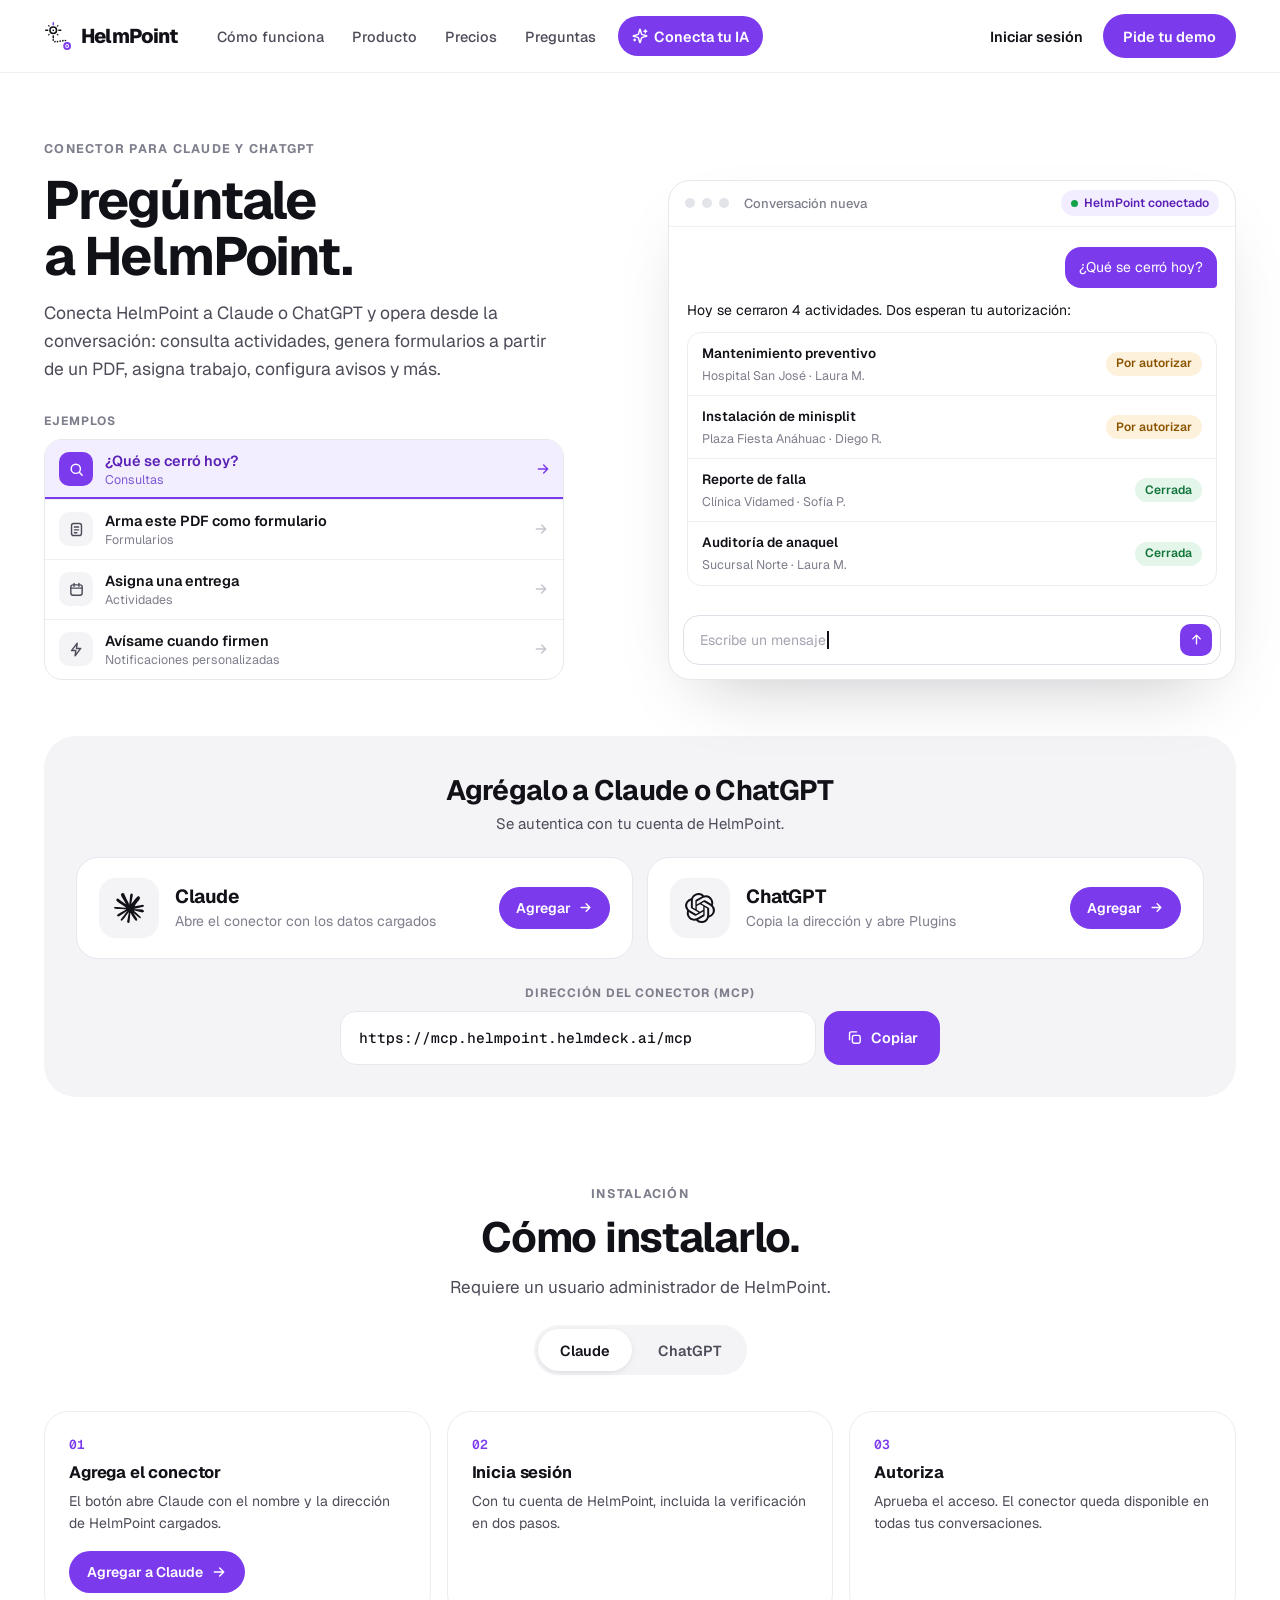
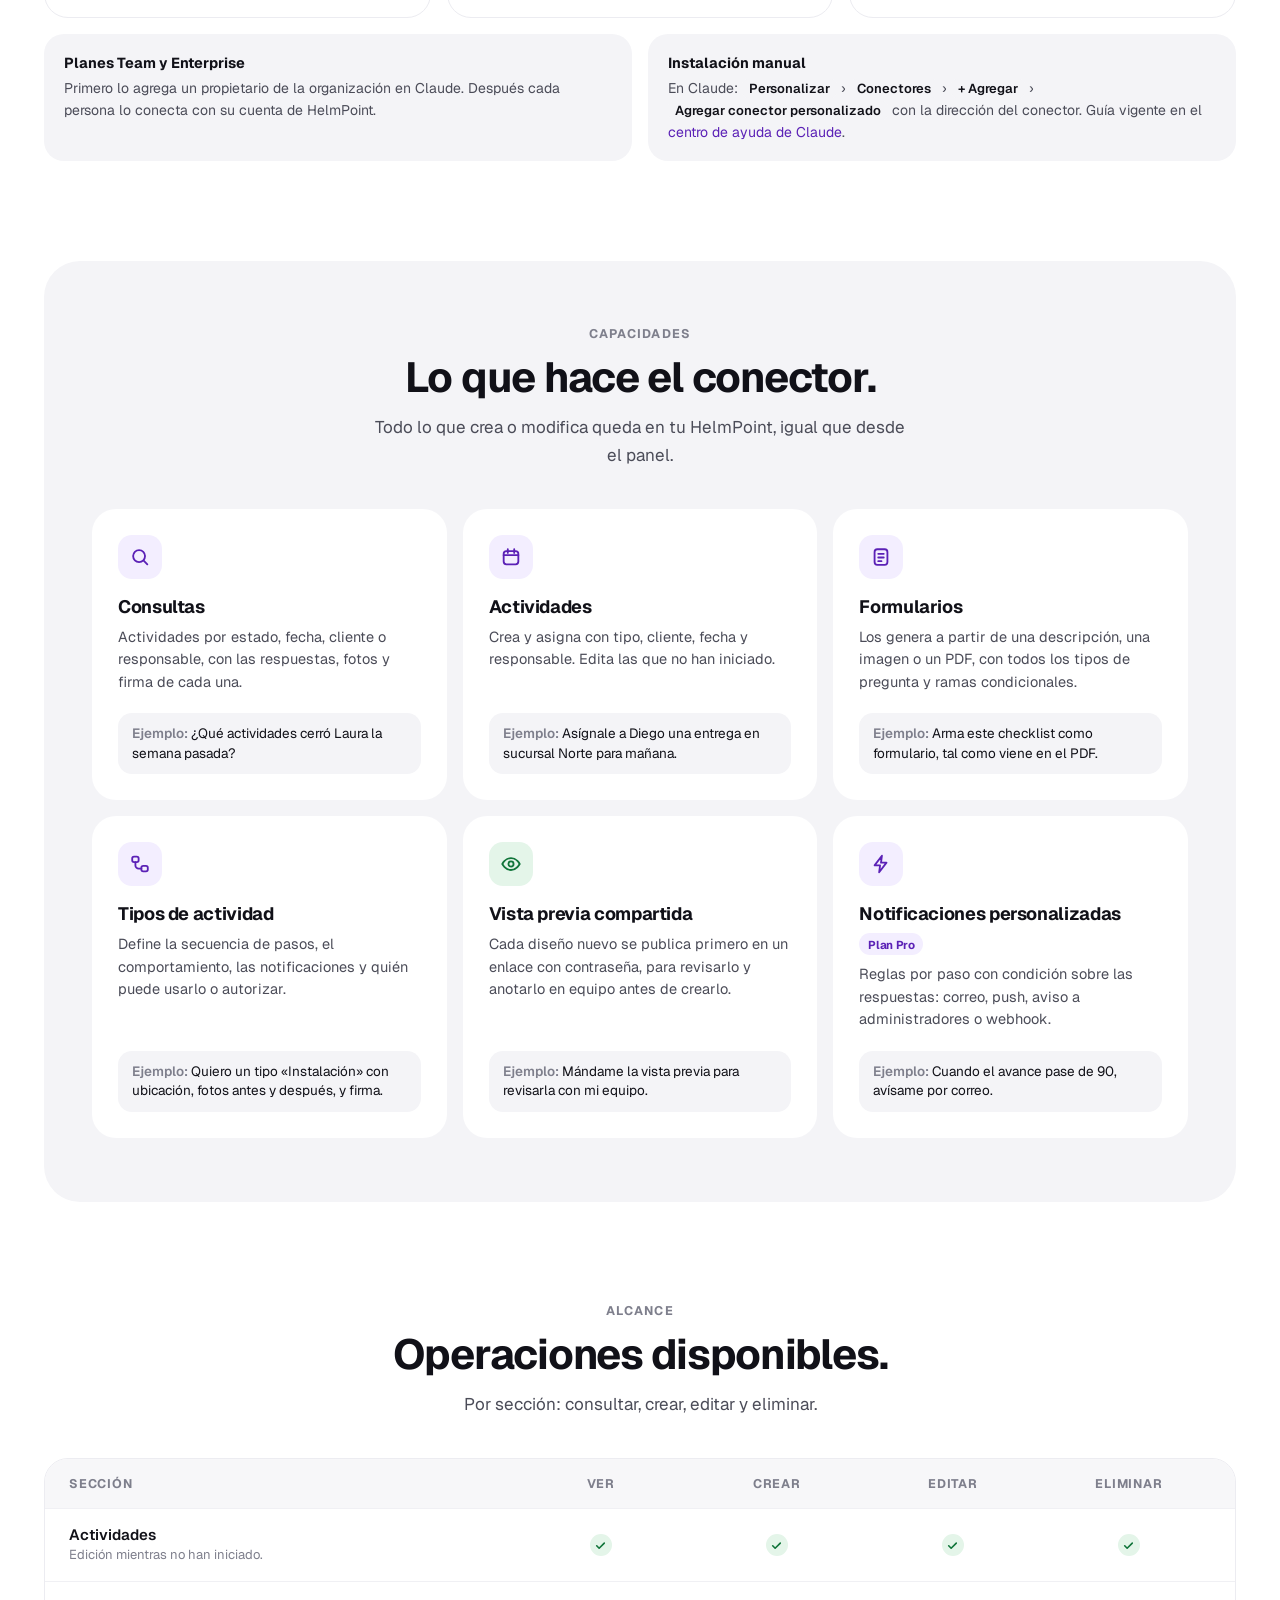
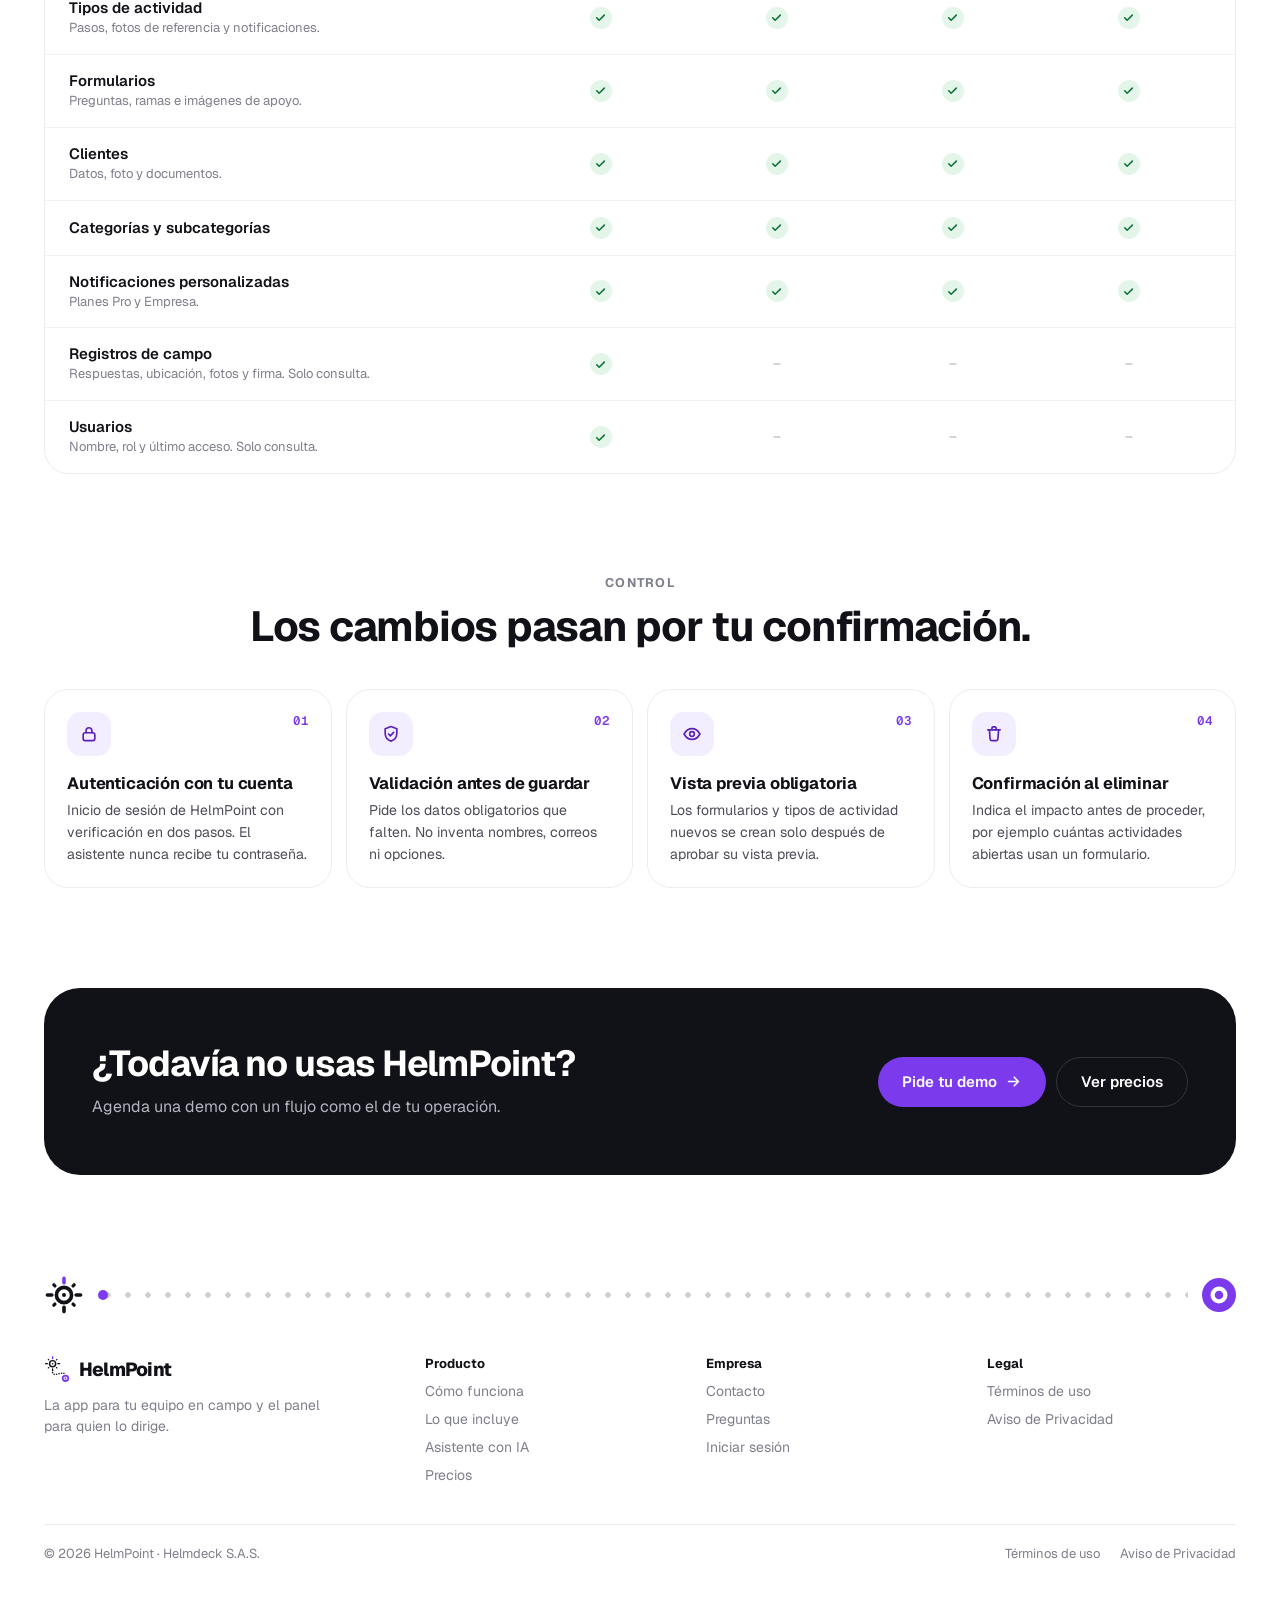
==== commit ddb19b8c: "feat: página del asistente con demostración interactiva, accesos desde el landing y encabezado y pie" ====
--- a/asistente.html
+++ b/asistente.html
@@ -4,7 +4,7 @@
 <meta charset="utf-8">
 <meta name="viewport" content="width=device-width, initial-scale=1">
 <title>HelmPoint · Conecta Claude o ChatGPT</title>
-<meta name="description" content="Conecta HelmPoint con Claude o ChatGPT: una sola dirección, sin instalar nada. Consulta actividades, arma formularios y tipos de actividad, y configura avisos hablando con tu asistente.">
+<meta name="description" content="Conecta HelmPoint con Claude o ChatGPT: una sola dirección, sin instalar nada. Pregunta por tus actividades, arma formularios y tipos de actividad, y configura avisos conversando.">
 <link rel="icon" type="image/svg+xml" href="assets/favicon.svg">
 <link rel="preconnect" href="https://fonts.googleapis.com">
 <link rel="stylesheet" href="https://fonts.googleapis.com/css2?family=Geist:wght@400;500;600;700;800&family=Geist+Mono:wght@400;500;600&display=swap">
@@ -25,63 +25,118 @@
   <symbol id="i-eye" viewBox="0 0 24 24" fill="none" stroke="currentColor" stroke-width="2" stroke-linecap="round" stroke-linejoin="round"><path d="M2.5 12S6 5.5 12 5.5 21.5 12 21.5 12 18 18.5 12 18.5 2.5 12 2.5 12z"/><circle cx="12" cy="12" r="2.8"/></symbol>
   <symbol id="i-cal" viewBox="0 0 24 24" fill="none" stroke="currentColor" stroke-width="2" stroke-linecap="round" stroke-linejoin="round"><rect x="4" y="5.5" width="16" height="14.5" rx="3"/><path d="M4 10h16M8.5 3.5v4M15.5 3.5v4"/></symbol>
   <symbol id="i-bolt" viewBox="0 0 24 24" fill="none" stroke="currentColor" stroke-width="2" stroke-linecap="round" stroke-linejoin="round"><path d="M13 3L5 13.5h6L10 21l8-10.5h-6L13 3z"/></symbol>
+  <symbol id="i-claude" viewBox="0 0 24 24" fill="currentColor"><path d="m4.7144 15.9555 4.7174-2.6471.079-.2307-.079-.1275h-.2307l-.7893-.0486-2.6956-.0729-2.3375-.0971-2.2646-.1214-.5707-.1215-.5343-.7042.0546-.3522.4797-.3218.686.0608 1.5179.1032 2.2767.1578 1.6514.0972 2.4468.255h.3886l.0546-.1579-.1336-.0971-.1032-.0972L6.973 9.8356l-2.55-1.6879-1.3356-.9714-.7225-.4918-.3643-.4614-.1578-1.0078.6557-.7225.8803.0607.2246.0607.8925.686 1.9064 1.4754 2.4893 1.8336.3643.3035.1457-.1032.0182-.0728-.164-.2733-1.3539-2.4467-1.445-2.4893-.6435-1.032-.17-.6194c-.0607-.255-.1032-.4674-.1032-.7285L6.287.1335 6.6997 0l.9957.1336.419.3642.6192 1.4147 1.0018 2.2282 1.5543 3.0296.4553.8985.2429.8318.091.255h.1579v-.1457l.1275-1.706.2368-2.0947.2307-2.6957.0789-.7589.3764-.9107.7468-.4918.5828.2793.4797.686-.0668.4433-.2853 1.8517-.5586 2.9021-.3643 1.9429h.2125l.2429-.2429.9835-1.3053 1.6514-2.0643.7286-.8196.85-.9046.5464-.4311h1.0321l.759 1.1293-.34 1.1657-1.0625 1.3478-.8804 1.1414-1.2628 1.7-.7893 1.36.0729.1093.1882-.0183 2.8535-.607 1.5421-.2794 1.8396-.3157.8318.3886.091.3946-.3278.8075-1.967.4857-2.3072.4614-3.4364.8136-.0425.0304.0486.0607 1.5482.1457.6618.0364h1.621l3.0175.2247.7892.522.4736.6376-.079.4857-1.2142.6193-1.6393-.3886-3.825-.9107-1.3113-.3279h-.1822v.1093l1.0929 1.0686 2.0035 1.8092 2.5075 2.3314.1275.5768-.3218.4554-.34-.0486-2.2039-1.6575-.85-.7468-1.9246-1.621h-.1275v.17l.4432.6496 2.3436 3.5214.1214 1.0807-.17.3521-.6071.2125-.6679-.1214-1.3721-1.9246L14.38 17.959l-1.1414-1.9428-.1397.079-.674 7.2552-.3156.3703-.7286.2793-.6071-.4614-.3218-.7468.3218-1.4753.3886-1.9246.3157-1.53.2853-1.9004.17-.6314-.0121-.0425-.1397.0182-1.4328 1.9672-2.1796 2.9446-1.7243 1.8456-.4128.164-.7164-.3704.0667-.6618.4008-.5889 2.386-3.0357 1.4389-1.882.929-1.0868-.0062-.1579h-.0546l-6.3385 4.1164-1.1293.1457-.4857-.4554.0608-.7467.2307-.2429 1.9064-1.3114Z"/></symbol>
+  <symbol id="i-openai" viewBox="0 0 24 24" fill="currentColor"><path d="M22.2819 9.8211a5.9847 5.9847 0 0 0-.5157-4.9108 6.0462 6.0462 0 0 0-6.5098-2.9A6.0651 6.0651 0 0 0 4.9807 4.1818a5.9847 5.9847 0 0 0-3.9977 2.9 6.0462 6.0462 0 0 0 .7427 7.0966 5.98 5.98 0 0 0 .511 4.9107 6.051 6.051 0 0 0 6.5146 2.9001A5.9847 5.9847 0 0 0 13.2599 24a6.0557 6.0557 0 0 0 5.7718-4.2058 5.9894 5.9894 0 0 0 3.9977-2.9001 6.0557 6.0557 0 0 0-.7475-7.0729zm-9.022 12.6081a4.4755 4.4755 0 0 1-2.8764-1.0408l.1419-.0804 4.7783-2.7582a.7948.7948 0 0 0 .3927-.6813v-6.7369l2.02 1.1686a.071.071 0 0 1 .038.052v5.5826a4.504 4.504 0 0 1-4.4945 4.4944zm-9.6607-4.1254a4.4708 4.4708 0 0 1-.5346-3.0137l.142.0852 4.783 2.7582a.7712.7712 0 0 0 .7806 0l5.8428-3.3685v2.3324a.0804.0804 0 0 1-.0332.0615L9.74 19.9502a4.4992 4.4992 0 0 1-6.1408-1.6464zM2.3408 7.8956a4.485 4.485 0 0 1 2.3655-1.9728V11.6a.7664.7664 0 0 0 .3879.6765l5.8144 3.3543-2.0201 1.1685a.0757.0757 0 0 1-.071 0l-4.8303-2.7865A4.504 4.504 0 0 1 2.3408 7.872zm16.5963 3.8558L13.1038 8.364 15.1192 7.2a.0757.0757 0 0 1 .071 0l4.8303 2.7913a4.4944 4.4944 0 0 1-.6765 8.1042v-5.6772a.79.79 0 0 0-.407-.667zm2.0107-3.0231l-.142-.0852-4.7735-2.7818a.7759.7759 0 0 0-.7854 0L9.409 9.2297V6.8974a.0662.0662 0 0 1 .0284-.0615l4.8303-2.7866a4.4992 4.4992 0 0 1 6.6802 4.66zM8.3065 12.863l-2.02-1.1638a.0804.0804 0 0 1-.038-.0567V6.0742a4.4992 4.4992 0 0 1 7.3757-3.4537l-.142.0805L8.704 5.459a.7948.7948 0 0 0-.3927.6813zm1.0976-2.3654l2.602-1.4998 2.6069 1.4998v2.9994l-2.5974 1.4997-2.6067-1.4997Z"/></symbol>
+  <symbol id="i-shield" viewBox="0 0 24 24" fill="none" stroke="currentColor" stroke-width="2" stroke-linecap="round" stroke-linejoin="round"><path d="M12 3l7 2.8v5.4c0 4.3-2.9 8-7 9.3-4.1-1.300-7-5-7-9.300V5.800L12 3z"/><path d="M9 12l2.200 2.200L15.200 10"/></symbol>
+  <symbol id="i-trash" viewBox="0 0 24 24" fill="none" stroke="currentColor" stroke-width="2" stroke-linecap="round" stroke-linejoin="round"><path d="M4.500 7h15M9.500 7V5a1.500 1.500 0 0 1 1.500-1.500h2A1.500 1.500 0 0 1 14.500 5v2M6.500 7l.8 11a2 2 0 0 0 2 1.900h5.400a2 2 0 0 0 2-1.900l.8-11"/></symbol>
   <symbol id="i-lock" viewBox="0 0 24 24" fill="none" stroke="currentColor" stroke-width="2" stroke-linecap="round" stroke-linejoin="round"><rect x="5" y="10.5" width="14" height="9.5" rx="2.5"/><path d="M8.5 10.5V8a3.5 3.5 0 0 1 7 0v2.5"/></symbol>
 </svg>
 
-<header class="as-nav">
-  <div class="wrap">
-    <a class="as-logo" href="index.html"><svg width="28" height="30" viewBox="62 44 230 242" fill="none" style="color:#111118"><rect x="132" y="50" width="12" height="28" rx="6" fill="#7C3AED"></rect><rect x="132" y="158" width="12" height="28" rx="6" fill="currentColor"></rect><rect x="70" y="112" width="28" height="12" rx="6" fill="currentColor"></rect><rect x="178" y="112" width="28" height="12" rx="6" fill="currentColor"></rect><rect x="-8" y="-5" width="16" height="10" rx="5" fill="currentColor" transform="translate(102 82) rotate(45)"></rect><rect x="-8" y="-5" width="16" height="10" rx="5" fill="currentColor" transform="translate(174 82) rotate(-45)"></rect><rect x="-8" y="-5" width="16" height="10" rx="5" fill="currentColor" transform="translate(102 154) rotate(-45)"></rect><rect x="-8" y="-5" width="16" height="10" rx="5" fill="currentColor" transform="translate(174 154) rotate(45)"></rect><circle cx="138" cy="118" r="27" stroke="currentColor" stroke-width="13"></circle><circle cx="138" cy="118" r="7" fill="currentColor"></circle><g fill="currentColor"><circle cx="138" cy="197" r="7"></circle><circle cx="152" cy="211" r="7"></circle><circle cx="173" cy="211" r="7"></circle><circle cx="195" cy="207" r="7"></circle><circle cx="217" cy="203" r="7"></circle><circle cx="238" cy="202" r="7"></circle></g><circle cx="252" cy="247" r="32" fill="#7C3AED"></circle><circle cx="252" cy="247" r="16" fill="#FFFFFF"></circle><circle cx="252" cy="247" r="8" fill="#7C3AED"></circle></svg><span>HelmPoint</span></a>
-    <nav class="as-links">
-      <a href="index.html#como">Cómo funciona</a>
-      <a href="index.html#producto">Producto</a>
-      <a href="index.html#precios">Precios</a>
-      <a href="asistente.html" aria-current="page">Asistente</a>
+<header style="position:sticky;top:0;z-index:40;background:rgba(255,255,255,.9);backdrop-filter:blur(12px);-webkit-backdrop-filter:blur(12px);border-bottom:1px solid #F0F0F4">
+  <div class="wrap" style="height:72px;display:flex;align-items:center;gap:28px">
+    <a class="sx1" href="index.html" style="display:flex;align-items:center;gap:9px;color:#111118">
+      <svg width="28" height="30" viewBox="62 44 230 242" fill="none" style="color:#111118"><rect x="132" y="50" width="12" height="28" rx="6" fill="#7C3AED"></rect><rect x="132" y="158" width="12" height="28" rx="6" fill="currentColor"></rect><rect x="70" y="112" width="28" height="12" rx="6" fill="currentColor"></rect><rect x="178" y="112" width="28" height="12" rx="6" fill="currentColor"></rect><rect x="-8" y="-5" width="16" height="10" rx="5" fill="currentColor" transform="translate(102 82) rotate(45)"></rect><rect x="-8" y="-5" width="16" height="10" rx="5" fill="currentColor" transform="translate(174 82) rotate(-45)"></rect><rect x="-8" y="-5" width="16" height="10" rx="5" fill="currentColor" transform="translate(102 154) rotate(-45)"></rect><rect x="-8" y="-5" width="16" height="10" rx="5" fill="currentColor" transform="translate(174 154) rotate(45)"></rect><circle cx="138" cy="118" r="27" stroke="currentColor" stroke-width="13"></circle><circle cx="138" cy="118" r="7" fill="currentColor"></circle><g fill="currentColor"><circle cx="138" cy="197" r="7"></circle><circle cx="152" cy="211" r="7"></circle><circle cx="173" cy="211" r="7"></circle><circle cx="195" cy="207" r="7"></circle><circle cx="217" cy="203" r="7"></circle><circle cx="238" cy="202" r="7"></circle></g><circle cx="252" cy="247" r="32" fill="#7C3AED"></circle><circle cx="252" cy="247" r="16" fill="#FFFFFF"></circle><circle cx="252" cy="247" r="8" fill="#7C3AED"></circle></svg>
+      <span style="font-size:20px;font-weight:800;letter-spacing:-0.04em">HelmPoint</span>
+    </a>
+    <nav class="nav-links" style="display:flex;gap:4px">
+      <a class="sx2" href="index.html#como" style="height:40px;padding:0 12px;border-radius:999px;display:flex;align-items:center;font-size:14.5px;font-weight:500;color:#4B4C58">Cómo funciona</a><a class="sx2" href="index.html#producto" style="height:40px;padding:0 12px;border-radius:999px;display:flex;align-items:center;font-size:14.5px;font-weight:500;color:#4B4C58">Producto</a><a class="sx2" href="index.html#precios" style="height:40px;padding:0 12px;border-radius:999px;display:flex;align-items:center;font-size:14.5px;font-weight:500;color:#4B4C58">Precios</a><a class="sx2" href="index.html#faq" style="height:40px;padding:0 12px;border-radius:999px;display:flex;align-items:center;font-size:14.5px;font-weight:500;color:#4B4C58">Preguntas</a>
+      <a class="nav-ai" href="asistente.html" aria-current="page"><svg width="20" height="20" viewBox="0 0 24 24" fill="none" stroke="currentColor" stroke-width="2.2" stroke-linecap="round" stroke-linejoin="round"><path d="M9.937 15.5A2 2 0 0 0 8.5 14.063l-6.135-1.582a.5.5 0 0 1 0-.962L8.5 9.936A2 2 0 0 0 9.937 8.5l1.582-6.135a.5.5 0 0 1 .963 0L14.063 8.5A2 2 0 0 0 15.5 9.937l6.135 1.581a.5.5 0 0 1 0 .964L15.5 14.063a2 2 0 0 0-1.437 1.437l-1.582 6.135a.5.5 0 0 1-.963 0z"/><path d="M20 3v4"/><path d="M22 5h-4"/><path d="M4 17v2"/><path d="M5 18H3"/></svg>Conecta tu IA</a>
     </nav>
-    <a href="index.html#demo" class="btn p">Pide tu demo</a>
+    <div style="margin-left:auto;display:flex;align-items:center;gap:6px">
+      <a href="index.html#" class="sx3 nav-links" style="height:44px;padding:0 14px;display:flex;align-items:center;font-size:14.5px;font-weight:600;color:#111118">Iniciar sesión</a>
+      <a href="index.html#demo" class="btn p" style="height:44px;padding:0 20px;font-size:14.5px">Pide tu demo</a>
+    </div>
   </div>
 </header>
 
 <main>
 
-  <!-- HERO -->
+  <!-- HERO: la conversación es la demostración -->
   <section class="as-hero">
     <div class="wrap as-hero-g">
       <div>
-        <span class="kick">Asistente con IA</span>
-        <h1>HelmPoint, dentro de <em>Claude o ChatGPT.</em></h1>
-        <p class="lead">Pregúntale por tus actividades, pídele un formulario a partir de un PDF o arma un tipo de actividad completo, hablando. Trabaja con tu cuenta y solo con la información de tu empresa.</p>
+        <span class="kick">Conector para Claude y ChatGPT</span>
+        <h1>Pregúntale a HelmPoint.</h1>
+        <p class="lead">Conecta HelmPoint a Claude o ChatGPT y opera desde la conversación: consulta actividades, genera formularios a partir de un PDF, asigna trabajo, configura avisos y más.</p>
+        <div class="as-try">
+          <span class="as-lab">Ejemplos</span>
+          <div class="as-chips" role="group" aria-label="Ejemplos de lo que puedes pedirle">
+            <button type="button" class="as-ex on" data-demo="0"><span class="as-ex-i"><svg width="17" height="17"><use href="#i-search"/></svg></span><span class="as-ex-t"><b>¿Qué se cerró hoy?</b><small>Consultas</small></span><svg class="as-ex-a" width="16" height="16"><use href="#i-arrow"/></svg><i class="as-ex-p"></i></button>
+            <button type="button" class="as-ex" data-demo="1"><span class="as-ex-i"><svg width="17" height="17"><use href="#i-form"/></svg></span><span class="as-ex-t"><b>Arma este PDF como formulario</b><small>Formularios</small></span><svg class="as-ex-a" width="16" height="16"><use href="#i-arrow"/></svg><i class="as-ex-p"></i></button>
+            <button type="button" class="as-ex" data-demo="2"><span class="as-ex-i"><svg width="17" height="17"><use href="#i-cal"/></svg></span><span class="as-ex-t"><b>Asigna una entrega</b><small>Actividades</small></span><svg class="as-ex-a" width="16" height="16"><use href="#i-arrow"/></svg><i class="as-ex-p"></i></button>
+            <button type="button" class="as-ex" data-demo="3"><span class="as-ex-i"><svg width="17" height="17"><use href="#i-bolt"/></svg></span><span class="as-ex-t"><b>Avísame cuando firmen</b><small>Notificaciones personalizadas</small></span><svg class="as-ex-a" width="16" height="16"><use href="#i-arrow"/></svg><i class="as-ex-p"></i></button>
+          </div>
+        </div>
+
+      </div>
+
+      <div class="as-win" aria-hidden="true">
+        <div class="as-win-h"><i></i><i></i><i></i><span>Conversación nueva</span><em><b></b>HelmPoint conectado</em></div>
+        <div class="as-win-b" id="demo-body"></div>
+        <div class="as-win-f"><span class="as-att" id="demo-att" hidden><svg width="13" height="13"><use href="#i-form"/></svg>checklist-mantenimiento.pdf</span><div class="as-comp"><span id="demo-type"></span><i class="as-caret"></i><b><svg width="15" height="15"><use href="#i-arrow"/></svg></b></div></div>
+      </div>
+    </div>
+    <div class="wrap">
+      <div class="as-con">
+        <div class="as-con-h"><b>Agrégalo a Claude o ChatGPT</b><span>Se autentica con tu cuenta de HelmPoint.</span></div>
+        <div class="as-con-g">
+          <a class="as-con-b" href="https://claude.ai/customize/connectors?modal=add-custom-connector&amp;connectorName=HelmPoint&amp;connectorUrl=https%3A%2F%2Fmcp.helmpoint.helmdeck.ai%2Fmcp" target="_blank" rel="noopener">
+            <span class="as-con-m"><svg width="30" height="30"><use href="#i-claude"/></svg></span>
+            <span class="as-con-t"><b>Claude</b><small>Abre el conector con los datos cargados</small></span>
+            <span class="as-con-go">Agregar <svg width="15" height="15"><use href="#i-arrow"/></svg></span>
+          </a>
+          <a class="as-con-b js-gpt" href="https://chatgpt.com/plugins" target="_blank" rel="noopener">
+            <span class="as-con-m"><svg width="30" height="30"><use href="#i-openai"/></svg></span>
+            <span class="as-con-t"><b>ChatGPT</b><small>Copia la dirección y abre Plugins</small></span>
+            <span class="as-con-go">Agregar <svg width="15" height="15"><use href="#i-arrow"/></svg></span>
+          </a>
+        </div>
+        <p class="as-hint" id="gpt-hint" role="status" hidden>Dirección copiada. En ChatGPT pulsa <b>+</b>, elige <b>Add custom MCP server</b> y pégala. <a href="#chatgpt">Ver los pasos</a></p>
         <div class="as-url">
-          <span class="as-url-l">Dirección del conector</span>
+          <span class="as-lab">Dirección del conector (MCP)</span>
           <div class="as-url-r">
             <code id="mcp-url">https://mcp.helmpoint.helmdeck.ai/mcp</code>
             <button type="button" class="as-copy" id="copy-url" aria-live="polite"><svg width="17" height="17"><use href="#i-copy"/></svg><span>Copiar</span></button>
           </div>
-          <p>No hay nada que descargar ni instalar: es la misma dirección para Claude y para ChatGPT. La pegas una vez, inicias sesión con tu cuenta de HelmPoint y listo.</p>
-        </div>
-      </div>
-      <div class="as-chat" aria-hidden="true">
-        <div class="as-chat-h"><i></i>HelmPoint conectado</div>
-        <div class="as-q">¿Qué actividades siguen abiertas esta semana y quién las tiene?</div>
-        <div class="as-a">Hay 3 actividades abiertas:
-          <ul>
-            <li><span><b>Mantenimiento preventivo</b> · Laura M. · en curso</span></li>
-            <li><span><b>Entrega en sucursal Norte</b> · Diego R. · asignada</span></li>
-            <li><span><b>Auditoría de anaquel</b> · Sofía P. · en revisión</span></li>
-          </ul>
-        </div>
-        <div class="as-q">Cuando guarden la firma de recibido, avísame por correo.</div>
-        <div class="as-a">Listo. Te propongo esta regla; confírmame y la guardo.<br><span class="as-pill"><svg width="12" height="12"><use href="#i-bolt"/></svg>Al guardar «Firma de recibido» → correo</span></div>
-      </div>
-    </div>
-  </section>
+        </div>
+      </div>
+    </div>
+  </section>
+
+  <template id="demo-0">
+    <p>Hoy se cerraron 4 actividades. Dos esperan tu autorización:</p>
+    <div class="as-rows">
+      <div><b>Mantenimiento preventivo</b><small>Hospital San José · Laura M.</small><span class="st w">Por autorizar</span></div>
+      <div><b>Instalación de minisplit</b><small>Plaza Fiesta Anáhuac · Diego R.</small><span class="st w">Por autorizar</span></div>
+      <div><b>Reporte de falla</b><small>Clínica Vidamed · Sofía P.</small><span class="st ok">Cerrada</span></div>
+      <div><b>Auditoría de anaquel</b><small>Sucursal Norte · Laura M.</small><span class="st ok">Cerrada</span></div>
+    </div>
+  </template>
+  <template id="demo-1">
+    <p>Formulario armado: 3 secciones, 14 preguntas. Vista previa para revisarlo antes de crearlo:</p>
+    <div class="as-card"><b>Checklist de mantenimiento</b><small>Vista previa · como se verá en la app</small><span class="as-pill"><svg width="12" height="12"><use href="#i-eye"/></svg>Abrir vista previa · contraseña 4821</span></div>
+  </template>
+  <template id="demo-2">
+    <p>Actividad lista para crear. ¿Confirmas?</p>
+    <div class="as-card as-kv">
+      <div><small>Tipo</small><b>Entrega en sucursal</b></div>
+      <div><small>Cliente</small><b>Sucursal Norte</b></div>
+      <div><small>Cuándo</small><b>Mañana, 9:00</b></div>
+      <div><small>Responsable</small><b>Diego Ramírez</b></div>
+    </div>
+  </template>
+  <template id="demo-3">
+    <p>Regla lista: correo a ti cada vez que se guarde «Firma de recibido». ¿La guardo?</p>
+    <div class="as-card"><b>Firma de recibido enviada</b><small>Tipo de actividad: Entrega en sucursal</small><span class="as-pill"><svg width="12" height="12"><use href="#i-bolt"/></svg>Al guardar «Firma de recibido» → correo a ti</span></div>
+  </template>
 
   <!-- CONECTAR -->
   <section class="as-sec" id="conectar">
     <div class="wrap">
       <div class="as-head">
-        <span class="kick">Cómo se conecta</span>
-        <h2 class="h2">Cuatro pasos, una sola vez.</h2>
-        <p class="lead">Necesitas una cuenta de administrador en HelmPoint y un plan de Claude o ChatGPT que permita agregar conectores propios.</p>
+        <span class="kick">Instalación</span>
+        <h2 class="h2">Cómo instalarlo.</h2>
+        <p class="lead">Requiere un usuario administrador de HelmPoint.</p>
         <div class="as-tabs" role="tablist" aria-label="Asistente">
           <button type="button" role="tab" id="tab-claude" aria-controls="panel-claude" aria-selected="true">Claude</button>
           <button type="button" role="tab" id="tab-chatgpt" aria-controls="panel-chatgpt" aria-selected="false" tabindex="-1">ChatGPT</button>
@@ -89,28 +144,27 @@
       </div>
 
       <div class="as-panel" id="panel-claude" role="tabpanel" aria-labelledby="tab-claude">
-        <ol class="as-steps">
-          <li><b>Abre los conectores</b><p>En Claude entra a <kbd>Personalizar</kbd> › <kbd>Conectores</kbd>, pulsa <kbd>+ Agregar</kbd> y elige <kbd>Agregar conector personalizado</kbd>.</p></li>
-          <li><b>Pega la dirección</b><p>Ponle un nombre, por ejemplo «HelmPoint», y pega la dirección del conector tal cual, con <kbd>/mcp</kbd> al final.</p></li>
-          <li><b>Inicia sesión</b><p>Claude abre HelmPoint. Entras con tu correo y contraseña de siempre (y tu código de dos pasos, si lo usas).</p></li>
-          <li><b>Autoriza y úsalo</b><p>Revisas los permisos, autorizas y vuelves a Claude. En cualquier conversación ya puedes pedirle cosas de tu operación.</p></li>
+        <ol class="as-steps three">
+          <li><b>Agrega el conector</b><p>El botón abre Claude con el nombre y la dirección de HelmPoint cargados.</p><a class="btn p" href="https://claude.ai/customize/connectors?modal=add-custom-connector&amp;connectorName=HelmPoint&amp;connectorUrl=https%3A%2F%2Fmcp.helmpoint.helmdeck.ai%2Fmcp" target="_blank" rel="noopener">Agregar a Claude <svg width="16" height="16"><use href="#i-arrow"/></svg></a></li>
+          <li><b>Inicia sesión</b><p>Con tu cuenta de HelmPoint, incluida la verificación en dos pasos.</p></li>
+          <li><b>Autoriza</b><p>Aprueba el acceso. El conector queda disponible en todas tus conversaciones.</p></li>
         </ol>
         <div class="as-notes">
-          <div class="as-note"><b>En planes Team y Enterprise</b>Primero lo agrega un propietario de la organización, en <kbd>Configuración de la organización</kbd> › <kbd>Conectores</kbd> › <kbd>Agregar</kbd> › <kbd>Personalizado</kbd> › <kbd>Web</kbd>. Después cada persona lo conecta con su propia cuenta.</div>
-          <div class="as-note"><b>Los menús pueden cambiar</b>Si no encuentras alguna opción, la guía vigente está en el <a href="https://support.claude.com/en/articles/11175166-get-started-with-custom-connectors-using-remote-mcp" target="_blank" rel="noopener">centro de ayuda de Claude</a>.</div>
+          <div class="as-note"><b>Planes Team y Enterprise</b>Primero lo agrega un propietario de la organización en Claude. Después cada persona lo conecta con su cuenta de HelmPoint.</div>
+          <div class="as-note"><b>Instalación manual</b>En Claude: <kbd>Personalizar</kbd> › <kbd>Conectores</kbd> › <kbd>+ Agregar</kbd> › <kbd>Agregar conector personalizado</kbd> con la dirección del conector. Guía vigente en el <a href="https://support.claude.com/en/articles/11175166-get-started-with-custom-connectors-using-remote-mcp" target="_blank" rel="noopener">centro de ayuda de Claude</a>.</div>
         </div>
       </div>
 
       <div class="as-panel" id="panel-chatgpt" role="tabpanel" aria-labelledby="tab-chatgpt" hidden>
         <ol class="as-steps">
-          <li><b>Agrega un servidor</b><p>En ChatGPT web entra a <kbd>Plugins</kbd>, pulsa el botón <kbd>+</kbd> y elige <kbd>Add custom MCP server</kbd>.</p></li>
-          <li><b>Pega la dirección</b><p>Ponle un nombre y pega la dirección del conector completa, con <kbd>/mcp</kbd> al final. En autenticación elige <kbd>OAuth</kbd>.</p></li>
-          <li><b>Confirma y créalo</b><p>ChatGPT muestra un aviso para servidores externos. Lo aceptas, pulsas <kbd>Create as a plugin</kbd> y lo instalas.</p></li>
-          <li><b>Inicia sesión y úsalo</b><p>Entras con tu cuenta de HelmPoint y autorizas. En el chat lo llamas escribiendo <kbd>@</kbd> y eligiendo HelmPoint.</p></li>
+          <li><b>Abre Plugins</b><p>El botón copia la dirección y abre <kbd>Plugins</kbd>. Pulsa <kbd>+</kbd> y elige <kbd>Add custom MCP server</kbd>.</p><a class="btn p js-gpt" href="https://chatgpt.com/plugins" target="_blank" rel="noopener">Agregar a ChatGPT <svg width="16" height="16"><use href="#i-arrow"/></svg></a></li>
+          <li><b>Configura el servidor</b><p>Pega la dirección y elige <kbd>OAuth</kbd> como autenticación.</p></li>
+          <li><b>Crea el plugin</b><p>Acepta el aviso de riesgo, pulsa <kbd>Create as a plugin</kbd> e instálalo.</p></li>
+          <li><b>Inicia sesión</b><p>Con tu cuenta de HelmPoint. En el chat se invoca con <kbd>@HelmPoint</kbd>.</p></li>
         </ol>
         <div class="as-notes">
-          <div class="as-note"><b>Planes de ChatGPT</b>Agregar servidores propios está disponible en ChatGPT Business, Enterprise y Edu, desde la versión web. En Business lo crea un administrador o propietario.</div>
-          <div class="as-note"><b>Los menús pueden cambiar</b>Si no encuentras alguna opción, la guía vigente está en el <a href="https://help.openai.com/en/articles/12584461-developer-mode-and-mcp-apps-in-chatgpt" target="_blank" rel="noopener">centro de ayuda de OpenAI</a>.</div>
+          <div class="as-note"><b>Planes compatibles</b>ChatGPT Business, Enterprise y Edu, en la versión web. En Business lo crea un administrador o propietario.</div>
+          <div class="as-note"><b>Documentación</b>Los menús de ChatGPT cambian con frecuencia. Guía vigente en el <a href="https://help.openai.com/en/articles/12584461-developer-mode-and-mcp-apps-in-chatgpt" target="_blank" rel="noopener">centro de ayuda de OpenAI</a>.</div>
         </div>
       </div>
     </div>
@@ -121,46 +175,46 @@
     <div class="wrap">
       <div class="as-box">
         <div class="as-head">
-          <span class="kick">Lo que puede hacer</span>
-          <h2 class="h2" style="max-width:680px">Lo mismo que harías en el panel, pidiéndolo con tus palabras.</h2>
-          <p class="lead">Cada cosa que el asistente crea o cambia queda en tu HelmPoint, igual que si la hubieras hecho tú desde el panel.</p>
+          <span class="kick">Capacidades</span>
+          <h2 class="h2" style="max-width:680px">Lo que hace el conector.</h2>
+          <p class="lead">Todo lo que crea o modifica queda en tu HelmPoint, igual que desde el panel.</p>
         </div>
         <div class="as-caps">
           <div class="as-cap">
             <span class="as-cap-i"><svg width="22" height="22"><use href="#i-search"/></svg></span>
-            <b>Consulta tu operación</b>
-            <p>Actividades por estado, fecha o persona; lo que se contestó en cada paso, con sus fotos y su firma; clientes, categorías y usuarios.</p>
+            <b>Consultas</b>
+            <p>Actividades por estado, fecha, cliente o responsable, con las respuestas, fotos y firma de cada una.</p>
             <div class="as-say"><span>¿Qué actividades cerró Laura la semana pasada?</span></div>
           </div>
           <div class="as-cap">
             <span class="as-cap-i"><svg width="22" height="22"><use href="#i-cal"/></svg></span>
-            <b>Crea y asigna actividades</b>
-            <p>Crea una actividad con su tipo, cliente, fecha y responsable. Edita las que siguen asignadas y elimina solo con tu confirmación.</p>
+            <b>Actividades</b>
+            <p>Crea y asigna con tipo, cliente, fecha y responsable. Edita las que no han iniciado.</p>
             <div class="as-say"><span>Asígnale a Diego una entrega en sucursal Norte para mañana.</span></div>
           </div>
           <div class="as-cap">
             <span class="as-cap-i"><svg width="22" height="22"><use href="#i-form"/></svg></span>
-            <b>Arma formularios</b>
-            <p>A partir de una descripción, una imagen o un PDF. Con todos los tipos de pregunta y preguntas Sí / No que abren otras preguntas adentro.</p>
+            <b>Formularios</b>
+            <p>Los genera a partir de una descripción, una imagen o un PDF, con todos los tipos de pregunta y ramas condicionales.</p>
             <div class="as-say"><span>Arma este checklist como formulario, tal como viene en el PDF.</span></div>
           </div>
           <div class="as-cap">
             <span class="as-cap-i"><svg width="22" height="22"><use href="#i-flow"/></svg></span>
-            <b>Diseña tipos de actividad</b>
-            <p>Te guía sección por sección: datos generales, comportamiento, secuencia de pasos, notificaciones y quién puede usarlo o autorizar.</p>
+            <b>Tipos de actividad</b>
+            <p>Define la secuencia de pasos, el comportamiento, las notificaciones y quién puede usarlo o autorizar.</p>
             <div class="as-say"><span>Quiero un tipo «Instalación» con ubicación, fotos antes y después, y firma.</span></div>
           </div>
           <div class="as-cap">
             <span class="as-cap-i g"><svg width="22" height="22"><use href="#i-eye"/></svg></span>
-            <b>Vista previa antes de crear</b>
-            <p>Todo diseño nuevo llega primero como un enlace con contraseña. Tu equipo lo revisa como se verá en el celular, deja notas o lo edita ahí mismo.</p>
+            <b>Vista previa compartida</b>
+            <p>Cada diseño nuevo se publica primero en un enlace con contraseña, para revisarlo y anotarlo en equipo antes de crearlo.</p>
             <div class="as-say"><span>Mándame la vista previa para revisarla con mi equipo.</span></div>
           </div>
           <div class="as-cap">
             <span class="as-cap-i"><svg width="22" height="22"><use href="#i-bolt"/></svg></span>
             <b>Notificaciones personalizadas <span class="as-tag">Plan Pro</span></b>
-            <p>Reglas por paso: cuando se guarda un paso y se cumple una condición, envía un correo, una push, un aviso a administradores o un webhook.</p>
-            <div class="as-say"><span>Cuando el avance sea mayor a 90, avísame por correo.</span></div>
+            <p>Reglas por paso con condición sobre las respuestas: correo, push, aviso a administradores o webhook.</p>
+            <div class="as-say"><span>Cuando el avance pase de 90, avísame por correo.</span></div>
           </div>
         </div>
       </div>
@@ -171,57 +225,37 @@
   <section class="as-sec" id="alcance">
     <div class="wrap">
       <div class="as-head">
-        <span class="kick">Qué puede modificar</span>
-        <h2 class="h2">El alcance, sin letras chiquitas.</h2>
-        <p class="lead">Esto es lo que el asistente puede ver, crear, editar y eliminar en tu empresa.</p>
-      </div>
-      <div class="as-table" role="table" aria-label="Alcance del asistente">
+        <span class="kick">Alcance</span>
+        <h2 class="h2">Operaciones disponibles.</h2>
+        <p class="lead">Por sección: consultar, crear, editar y eliminar.</p>
+      </div>
+      <div class="as-table" role="table" aria-label="Operaciones disponibles">
         <div class="as-tr" role="row"><div role="columnheader">Sección</div><span role="columnheader" data-s="Ver">Ver</span><span role="columnheader" data-s="Crea">Crear</span><span role="columnheader" data-s="Edita">Editar</span><span role="columnheader" data-s="Borra">Eliminar</span></div>
-        <div class="as-tr" role="row"><div role="cell"><b>Actividades</b><small>Editar, solo mientras siguen asignadas.</small></div><span role="cell"><i class="chk" aria-label="Sí"><svg width="13" height="13"><use href="#i-check"/></svg></i></span><span role="cell"><i class="chk" aria-label="Sí"><svg width="13" height="13"><use href="#i-check"/></svg></i></span><span role="cell"><i class="chk" aria-label="Sí"><svg width="13" height="13"><use href="#i-check"/></svg></i></span><span role="cell"><i class="chk" aria-label="Sí"><svg width="13" height="13"><use href="#i-check"/></svg></i></span></div>
-        <div class="as-tr" role="row"><div role="cell"><b>Tipos de actividad</b><small>Incluye pasos, fotos de referencia, notificaciones y clonar.</small></div><span role="cell"><i class="chk" aria-label="Sí"><svg width="13" height="13"><use href="#i-check"/></svg></i></span><span role="cell"><i class="chk" aria-label="Sí"><svg width="13" height="13"><use href="#i-check"/></svg></i></span><span role="cell"><i class="chk" aria-label="Sí"><svg width="13" height="13"><use href="#i-check"/></svg></i></span><span role="cell"><i class="chk" aria-label="Sí"><svg width="13" height="13"><use href="#i-check"/></svg></i></span></div>
-        <div class="as-tr" role="row"><div role="cell"><b>Formularios</b><small>Preguntas, ramas, imágenes de apoyo y clonar.</small></div><span role="cell"><i class="chk" aria-label="Sí"><svg width="13" height="13"><use href="#i-check"/></svg></i></span><span role="cell"><i class="chk" aria-label="Sí"><svg width="13" height="13"><use href="#i-check"/></svg></i></span><span role="cell"><i class="chk" aria-label="Sí"><svg width="13" height="13"><use href="#i-check"/></svg></i></span><span role="cell"><i class="chk" aria-label="Sí"><svg width="13" height="13"><use href="#i-check"/></svg></i></span></div>
-        <div class="as-tr" role="row"><div role="cell"><b>Clientes</b><small>Datos, foto y constancia; para todos los tipos o solo algunos.</small></div><span role="cell"><i class="chk" aria-label="Sí"><svg width="13" height="13"><use href="#i-check"/></svg></i></span><span role="cell"><i class="chk" aria-label="Sí"><svg width="13" height="13"><use href="#i-check"/></svg></i></span><span role="cell"><i class="chk" aria-label="Sí"><svg width="13" height="13"><use href="#i-check"/></svg></i></span><span role="cell"><i class="chk" aria-label="Sí"><svg width="13" height="13"><use href="#i-check"/></svg></i></span></div>
+        <div class="as-tr" role="row"><div role="cell"><b>Actividades</b><small>Edición mientras no han iniciado.</small></div><span role="cell"><i class="chk" aria-label="Sí"><svg width="13" height="13"><use href="#i-check"/></svg></i></span><span role="cell"><i class="chk" aria-label="Sí"><svg width="13" height="13"><use href="#i-check"/></svg></i></span><span role="cell"><i class="chk" aria-label="Sí"><svg width="13" height="13"><use href="#i-check"/></svg></i></span><span role="cell"><i class="chk" aria-label="Sí"><svg width="13" height="13"><use href="#i-check"/></svg></i></span></div>
+        <div class="as-tr" role="row"><div role="cell"><b>Tipos de actividad</b><small>Pasos, fotos de referencia y notificaciones.</small></div><span role="cell"><i class="chk" aria-label="Sí"><svg width="13" height="13"><use href="#i-check"/></svg></i></span><span role="cell"><i class="chk" aria-label="Sí"><svg width="13" height="13"><use href="#i-check"/></svg></i></span><span role="cell"><i class="chk" aria-label="Sí"><svg width="13" height="13"><use href="#i-check"/></svg></i></span><span role="cell"><i class="chk" aria-label="Sí"><svg width="13" height="13"><use href="#i-check"/></svg></i></span></div>
+        <div class="as-tr" role="row"><div role="cell"><b>Formularios</b><small>Preguntas, ramas e imágenes de apoyo.</small></div><span role="cell"><i class="chk" aria-label="Sí"><svg width="13" height="13"><use href="#i-check"/></svg></i></span><span role="cell"><i class="chk" aria-label="Sí"><svg width="13" height="13"><use href="#i-check"/></svg></i></span><span role="cell"><i class="chk" aria-label="Sí"><svg width="13" height="13"><use href="#i-check"/></svg></i></span><span role="cell"><i class="chk" aria-label="Sí"><svg width="13" height="13"><use href="#i-check"/></svg></i></span></div>
+        <div class="as-tr" role="row"><div role="cell"><b>Clientes</b><small>Datos, foto y documentos.</small></div><span role="cell"><i class="chk" aria-label="Sí"><svg width="13" height="13"><use href="#i-check"/></svg></i></span><span role="cell"><i class="chk" aria-label="Sí"><svg width="13" height="13"><use href="#i-check"/></svg></i></span><span role="cell"><i class="chk" aria-label="Sí"><svg width="13" height="13"><use href="#i-check"/></svg></i></span><span role="cell"><i class="chk" aria-label="Sí"><svg width="13" height="13"><use href="#i-check"/></svg></i></span></div>
         <div class="as-tr" role="row"><div role="cell"><b>Categorías y subcategorías</b></div><span role="cell"><i class="chk" aria-label="Sí"><svg width="13" height="13"><use href="#i-check"/></svg></i></span><span role="cell"><i class="chk" aria-label="Sí"><svg width="13" height="13"><use href="#i-check"/></svg></i></span><span role="cell"><i class="chk" aria-label="Sí"><svg width="13" height="13"><use href="#i-check"/></svg></i></span><span role="cell"><i class="chk" aria-label="Sí"><svg width="13" height="13"><use href="#i-check"/></svg></i></span></div>
-        <div class="as-tr" role="row"><div role="cell"><b>Notificaciones personalizadas</b><small>Reglas por tipo de actividad. Plan Pro y Empresa.</small></div><span role="cell"><i class="chk" aria-label="Sí"><svg width="13" height="13"><use href="#i-check"/></svg></i></span><span role="cell"><i class="chk" aria-label="Sí"><svg width="13" height="13"><use href="#i-check"/></svg></i></span><span role="cell"><i class="chk" aria-label="Sí"><svg width="13" height="13"><use href="#i-check"/></svg></i></span><span role="cell"><i class="chk" aria-label="Sí"><svg width="13" height="13"><use href="#i-check"/></svg></i></span></div>
-        <div class="as-tr" role="row"><div role="cell"><b>Lo que se registra en campo</b><small>Respuestas, ubicación, fotos y firma: solo consulta.</small></div><span role="cell"><i class="chk" aria-label="Sí"><svg width="13" height="13"><use href="#i-check"/></svg></i></span><span role="cell"><i class="as-no" aria-label="No"><svg width="14" height="14"><use href="#i-minus"/></svg></i></span><span role="cell"><i class="as-no" aria-label="No"><svg width="14" height="14"><use href="#i-minus"/></svg></i></span><span role="cell"><i class="as-no" aria-label="No"><svg width="14" height="14"><use href="#i-minus"/></svg></i></span></div>
-        <div class="as-tr" role="row"><div role="cell"><b>Usuarios</b><small>Consulta quién es quién, su rol y su último acceso.</small></div><span role="cell"><i class="chk" aria-label="Sí"><svg width="13" height="13"><use href="#i-check"/></svg></i></span><span role="cell"><i class="as-no" aria-label="No"><svg width="14" height="14"><use href="#i-minus"/></svg></i></span><span role="cell"><i class="as-no" aria-label="No"><svg width="14" height="14"><use href="#i-minus"/></svg></i></span><span role="cell"><i class="as-no" aria-label="No"><svg width="14" height="14"><use href="#i-minus"/></svg></i></span></div>
-      </div>
-    </div>
-  </section>
-
-  <!-- CÓMO TRABAJA -->
-  <section class="as-sec" id="como-trabaja">
+        <div class="as-tr" role="row"><div role="cell"><b>Notificaciones personalizadas</b><small>Planes Pro y Empresa.</small></div><span role="cell"><i class="chk" aria-label="Sí"><svg width="13" height="13"><use href="#i-check"/></svg></i></span><span role="cell"><i class="chk" aria-label="Sí"><svg width="13" height="13"><use href="#i-check"/></svg></i></span><span role="cell"><i class="chk" aria-label="Sí"><svg width="13" height="13"><use href="#i-check"/></svg></i></span><span role="cell"><i class="chk" aria-label="Sí"><svg width="13" height="13"><use href="#i-check"/></svg></i></span></div>
+        <div class="as-tr" role="row"><div role="cell"><b>Registros de campo</b><small>Respuestas, ubicación, fotos y firma. Solo consulta.</small></div><span role="cell"><i class="chk" aria-label="Sí"><svg width="13" height="13"><use href="#i-check"/></svg></i></span><span role="cell"><i class="as-no" aria-label="No"><svg width="14" height="14"><use href="#i-minus"/></svg></i></span><span role="cell"><i class="as-no" aria-label="No"><svg width="14" height="14"><use href="#i-minus"/></svg></i></span><span role="cell"><i class="as-no" aria-label="No"><svg width="14" height="14"><use href="#i-minus"/></svg></i></span></div>
+        <div class="as-tr" role="row"><div role="cell"><b>Usuarios</b><small>Nombre, rol y último acceso. Solo consulta.</small></div><span role="cell"><i class="chk" aria-label="Sí"><svg width="13" height="13"><use href="#i-check"/></svg></i></span><span role="cell"><i class="as-no" aria-label="No"><svg width="14" height="14"><use href="#i-minus"/></svg></i></span><span role="cell"><i class="as-no" aria-label="No"><svg width="14" height="14"><use href="#i-minus"/></svg></i></span><span role="cell"><i class="as-no" aria-label="No"><svg width="14" height="14"><use href="#i-minus"/></svg></i></span></div>
+      </div>
+    </div>
+  </section>
+
+  <!-- CONTROL -->
+  <section class="as-sec" id="control">
     <div class="wrap">
       <div class="as-head">
-        <span class="kick">Cómo trabaja</span>
-        <h2 class="h2">Con tus permisos, y preguntando antes de cambiar algo.</h2>
+        <span class="kick">Control</span>
+        <h2 class="h2">Los cambios pasan por tu confirmación.</h2>
       </div>
       <div class="as-rules">
-        <div class="as-rule"><span class="chk"><svg width="13" height="13"><use href="#i-check"/></svg></span><div><b>Solo tu empresa</b><p>Entra con tu cuenta y únicamente ve la información de tu empresa. Lo de otras empresas no existe para el asistente.</p></div></div>
-        <div class="as-rule"><span class="chk"><svg width="13" height="13"><use href="#i-check"/></svg></span><div><b>Tú autorizas el acceso</b><p>Al conectarlo ves qué permisos pide, de lectura y de escritura, y decides si lo autorizas. HelmPoint nunca le entrega tu contraseña.</p></div></div>
-        <div class="as-rule"><span class="chk"><svg width="13" height="13"><use href="#i-check"/></svg></span><div><b>Pregunta lo que le falta</b><p>Antes de crear o editar revisa qué datos son obligatorios y te los pide. No inventa nombres, correos ni opciones.</p></div></div>
-        <div class="as-rule"><span class="chk"><svg width="13" height="13"><use href="#i-check"/></svg></span><div><b>Confirma antes de eliminar</b><p>Eliminar o desactivar algo siempre pasa por tu confirmación, y te dice a qué afecta, por ejemplo cuántas actividades abiertas usan ese tipo.</p></div></div>
-        <div class="as-rule"><span class="chk"><svg width="13" height="13"><use href="#i-check"/></svg></span><div><b>Nada nuevo sin vista previa</b><p>Un formulario o tipo de actividad nuevo se crea hasta que revisas la vista previa y confirmas. El enlace lleva una contraseña de 4 dígitos.</p></div></div>
-        <div class="as-rule"><span class="chk"><svg width="13" height="13"><use href="#i-check"/></svg></span><div><b>Fotos y firmas por enlace temporal</b><p>Para mostrarte una foto o una firma genera un enlace que vence en una hora y solo abre archivos de esa actividad.</p></div></div>
-      </div>
-    </div>
-  </section>
-
-  <!-- LÍMITES -->
-  <section class="as-sec" id="limites">
-    <div class="wrap as-two">
-      <div>
-        <span class="kick">Para que no haya sorpresas</span>
-        <h2 class="h2">Lo que no hace.</h2>
-        <p class="lead">El asistente organiza y consulta. El trabajo en sitio sigue siendo de tu equipo, desde la app.</p>
-      </div>
-      <ul class="as-list">
-        <li><span class="as-x"><svg width="12" height="12"><use href="#i-x"/></svg></span><span><b>No llena actividades.</b> Ubicación, respuestas, fotos y firma se registran en campo, con la app.</span></li>
-        <li><span class="as-x"><svg width="12" height="12"><use href="#i-x"/></svg></span><span><b>No administra usuarios.</b> Puede consultarlos, pero las altas, bajas y permisos se hacen en el panel.</span></li>
-        <li><span class="as-x"><svg width="12" height="12"><use href="#i-x"/></svg></span><span><b>No autoriza ni rechaza cierres.</b> Esa decisión es de quien tú nombraste autorizador.</span></li>
-        <li><span class="as-x"><svg width="12" height="12"><use href="#i-x"/></svg></span><span><b>No edita actividades que ya iniciaron.</b> Solo las que siguen asignadas.</span></li>
-        <li><span class="as-x"><svg width="12" height="12"><use href="#i-x"/></svg></span><span><b>No cambia la configuración de la empresa.</b> Plan, seguridad y el destino del webhook se manejan en el panel.</span></li>
-      </ul>
+        <div class="as-rule"><span class="as-rule-n">01</span><span class="as-rule-i"><svg width="20" height="20"><use href="#i-lock"/></svg></span><b>Autenticación con tu cuenta</b><p>Inicio de sesión de HelmPoint con verificación en dos pasos. El asistente nunca recibe tu contraseña.</p></div>
+        <div class="as-rule"><span class="as-rule-n">02</span><span class="as-rule-i"><svg width="20" height="20"><use href="#i-shield"/></svg></span><b>Validación antes de guardar</b><p>Pide los datos obligatorios que falten. No inventa nombres, correos ni opciones.</p></div>
+        <div class="as-rule"><span class="as-rule-n">03</span><span class="as-rule-i"><svg width="20" height="20"><use href="#i-eye"/></svg></span><b>Vista previa obligatoria</b><p>Los formularios y tipos de actividad nuevos se crean solo después de aprobar su vista previa.</p></div>
+        <div class="as-rule"><span class="as-rule-n">04</span><span class="as-rule-i"><svg width="20" height="20"><use href="#i-trash"/></svg></span><b>Confirmación al eliminar</b><p>Indica el impacto antes de proceder, por ejemplo cuántas actividades abiertas usan un formulario.</p></div>
+      </div>
     </div>
   </section>
 
@@ -231,7 +265,7 @@
       <div class="as-cta">
         <div>
           <h2>¿Todavía no usas HelmPoint?</h2>
-          <p>Te lo mostramos funcionando con un flujo como el de tu operación, asistente incluido.</p>
+          <p>Agenda una demo con un flujo como el de tu operación.</p>
         </div>
         <div class="as-cta-b">
           <a href="index.html#demo" class="btn p">Pide tu demo <svg width="17" height="17"><use href="#i-arrow"/></svg></a>
@@ -243,8 +277,20 @@
 
 </main>
 
-<footer class="as-foot">
-  <div class="wrap"><div><span>© 2026 HelmPoint · Helmdeck S.A.S.</span><a href="index.html">Inicio</a><a href="index.html#faq">Preguntas</a></div></div>
+<footer style="padding:0 0 36px">
+  <div class="wrap"><div class="foot-trail" aria-hidden="true">
+      <svg width="40" height="40" viewBox="-50 -50 100 100" fill="none"><g class="spin" fill="#111118"><rect x="-4.5" y="-46" width="9" height="20" rx="4.5" fill="#7C3AED"></rect><rect x="-4.5" y="26" width="9" height="20" rx="4.5"></rect><rect x="-46" y="-4.5" width="20" height="9" rx="4.5"></rect><rect x="26" y="-4.5" width="20" height="9" rx="4.5"></rect><rect x="-6" y="-4" width="12" height="8" rx="4" transform="rotate(45) translate(34 0)"></rect><rect x="-6" y="-4" width="12" height="8" rx="4" transform="rotate(135) translate(34 0)"></rect><rect x="-6" y="-4" width="12" height="8" rx="4" transform="rotate(225) translate(34 0)"></rect><rect x="-6" y="-4" width="12" height="8" rx="4" transform="rotate(315) translate(34 0)"></rect><circle r="19" fill="none" stroke="#111118" stroke-width="9"></circle><circle r="5"></circle></g></svg>
+      <span class="foot-line"><i></i></span>
+      <svg width="34" height="34" viewBox="0 0 64 64"><circle cx="32" cy="32" r="32" fill="#7C3AED"></circle><circle cx="32" cy="32" r="16" fill="#FFFFFF"></circle><circle cx="32" cy="32" r="8" fill="#7C3AED"></circle></svg>
+    </div></div>
+  <div class="wrap foot-g" style="display:grid;grid-template-columns:1.4fr repeat(3,minmax(0,1fr));gap:32px;margin-top:40px">
+    <div style="display:flex;flex-direction:column;gap:12px">
+      <span style="display:flex;align-items:center;gap:9px"><svg width="26" height="28" viewBox="62 44 230 242" fill="none" style="color:#111118"><rect x="132" y="50" width="12" height="28" rx="6" fill="#7C3AED"></rect><rect x="132" y="158" width="12" height="28" rx="6" fill="currentColor"></rect><rect x="70" y="112" width="28" height="12" rx="6" fill="currentColor"></rect><rect x="178" y="112" width="28" height="12" rx="6" fill="currentColor"></rect><rect x="-8" y="-5" width="16" height="10" rx="5" fill="currentColor" transform="translate(102 82) rotate(45)"></rect><rect x="-8" y="-5" width="16" height="10" rx="5" fill="currentColor" transform="translate(174 82) rotate(-45)"></rect><rect x="-8" y="-5" width="16" height="10" rx="5" fill="currentColor" transform="translate(102 154) rotate(-45)"></rect><rect x="-8" y="-5" width="16" height="10" rx="5" fill="currentColor" transform="translate(174 154) rotate(45)"></rect><circle cx="138" cy="118" r="27" stroke="currentColor" stroke-width="13"></circle><circle cx="138" cy="118" r="7" fill="currentColor"></circle><g fill="currentColor"><circle cx="138" cy="197" r="7"></circle><circle cx="152" cy="211" r="7"></circle><circle cx="173" cy="211" r="7"></circle><circle cx="195" cy="207" r="7"></circle><circle cx="217" cy="203" r="7"></circle><circle cx="238" cy="202" r="7"></circle></g><circle cx="252" cy="247" r="32" fill="#7C3AED"></circle><circle cx="252" cy="247" r="16" fill="#FFFFFF"></circle><circle cx="252" cy="247" r="8" fill="#7C3AED"></circle></svg><span style="font-size:19px;font-weight:800;letter-spacing:-0.04em">HelmPoint</span></span>
+      <span style="font-size:14px;color:#7E7F8C;max-width:280px;line-height:1.5">La app para tu equipo en campo y el panel para quien lo dirige.</span>
+    </div>
+    <div style="display:flex;flex-direction:column;gap:10px"><span style="font-size:13px;font-weight:700;color:#111118">Producto</span><a href="index.html#como" class="foot-a">Cómo funciona</a><a href="index.html#producto" class="foot-a">Lo que incluye</a><a href="asistente.html" class="foot-a">Asistente con IA</a><a href="index.html#precios" class="foot-a">Precios</a></div><div style="display:flex;flex-direction:column;gap:10px"><span style="font-size:13px;font-weight:700;color:#111118">Empresa</span><a href="index.html#demo" class="foot-a">Contacto</a><a href="index.html#faq" class="foot-a">Preguntas</a><a href="index.html#" class="foot-a">Iniciar sesión</a></div><div style="display:flex;flex-direction:column;gap:10px"><span style="font-size:13px;font-weight:700;color:#111118">Legal</span><a href="index.html#terminos" class="foot-a">Términos de uso</a><a href="index.html#privacidad" class="foot-a">Aviso de Privacidad</a></div>
+  </div>
+  <div class="wrap"><div style="margin-top:40px;padding-top:20px;border-top:1px solid #ECECF1;display:flex;flex-wrap:wrap;gap:8px 20px;align-items:center;font-size:13px;color:#7E7F8C"><span>© 2026 HelmPoint · Helmdeck S.A.S.</span><a href="index.html#terminos" style="color:#7E7F8C;margin-left:auto">Términos de uso</a><a href="index.html#privacidad" style="color:#7E7F8C">Aviso de Privacidad</a></div></div>
 </footer>
 
 <script>
@@ -256,6 +302,37 @@
     if(navigator.clipboard&&window.isSecureContext){navigator.clipboard.writeText(url).then(done,fallback)}else fallback();
     function fallback(){var r=document.createRange();r.selectNodeContents(document.getElementById('mcp-url'));var s=getSelection();s.removeAllRanges();s.addRange(r);try{if(document.execCommand('copy'))done()}catch(e){}}
   });
+  // «Agregar a ChatGPT»: copia la dirección y deja que el enlace abra ChatGPT (no admite llegar con el formulario lleno).
+  [].forEach.call(document.querySelectorAll('.js-gpt'),function(a){a.addEventListener('click',function(){var show=function(){document.getElementById('gpt-hint').hidden=false};if(navigator.clipboard&&window.isSecureContext)navigator.clipboard.writeText(url).then(show,show);else show()})});
+  // Demostración del hero: cada ejemplo se escribe en la caja y luego llega la respuesta.
+  var DEMOS=['¿Qué se cerró hoy?','Arma este checklist como formulario, tal como viene en el PDF.','Asígnale a Diego una entrega en Sucursal Norte para mañana a las 9.','Cuando guarden la firma de recibido, avísame por correo.'];
+  var chips=[].slice.call(document.querySelectorAll('.as-chips button')),body=document.getElementById('demo-body'),typed=document.getElementById('demo-type'),att=document.getElementById('demo-att');
+  var still=matchMedia('(prefers-reduced-motion:reduce)').matches,timers=[],auto=true,cur=0;
+  function later(f,ms){timers.push(setTimeout(f,ms))}
+  function answer(i){
+    var q=document.createElement('div');q.className='as-q';q.textContent=DEMOS[i];
+    if(i===1){var f=att.cloneNode(true);f.hidden=false;f.removeAttribute('id');q.insertBefore(f,q.firstChild)}
+    var r=document.createElement('div');r.className='as-a';r.appendChild(document.getElementById('demo-'+i).content.cloneNode(true));
+    body.innerHTML='';body.appendChild(q);typed.textContent='';att.hidden=true;
+    if(still){body.appendChild(r);return}
+    var dots=document.createElement('div');dots.className='as-a as-dots';dots.innerHTML='<i></i><i></i><i></i>';body.appendChild(dots);
+    later(function(){body.replaceChild(r,dots)},700);
+  }
+  function play(i){
+    timers.forEach(clearTimeout);timers=[];cur=i;
+    var total=22*DEMOS[i].length+6200;
+    chips.forEach(function(c,n){c.classList.toggle('on',n===i);c.classList.remove('run');c.style.setProperty('--d',total+'ms')});
+    if(auto&&!still){void chips[i].offsetWidth;chips[i].classList.add('run')}
+    att.hidden=i!==1;
+    if(still){answer(i);return}
+    body.innerHTML='';typed.textContent='';
+    var t=DEMOS[i];
+    for(var k=1;k<=t.length;k++)(function(k){later(function(){typed.textContent=t.slice(0,k)},22*k)})(k);
+    later(function(){answer(i)},22*t.length+350);
+    if(auto)later(function(){play((i+1)%DEMOS.length)},total);
+  }
+  chips.forEach(function(c,n){c.addEventListener('click',function(){auto=false;play(n)})});
+  play(0);
   // Pestañas Claude / ChatGPT.
   var tabs=[].slice.call(document.querySelectorAll('.as-tabs [role=tab]'));
   function pick(tab){tabs.forEach(function(x){var on=x===tab;x.setAttribute('aria-selected',on);x.tabIndex=on?0:-1;document.getElementById(x.getAttribute('aria-controls')).hidden=!on})}
@@ -263,7 +340,7 @@
     tab.addEventListener('click',function(){pick(tab)});
     tab.addEventListener('keydown',function(e){if(e.key!=='ArrowRight'&&e.key!=='ArrowLeft')return;var n=tabs[(i+(e.key==='ArrowRight'?1:tabs.length-1))%tabs.length];pick(n);n.focus()});
   });
-  function fromHash(){if(location.hash==='#chatgpt')pick(tabs[1]);else if(location.hash==='#claude')pick(tabs[0])}
+  function fromHash(){var h=location.hash;if(h!=='#chatgpt'&&h!=='#claude')return;pick(tabs[h==='#chatgpt'?1:0]);document.getElementById('conectar').scrollIntoView()}
   fromHash();addEventListener('hashchange',fromHash);
 })();
 </script>
--- a/assets/styles.css
+++ b/assets/styles.css
@@ -267,6 +267,22 @@
 @keyframes hpRun{0%{left:0;opacity:0}8%{opacity:1}92%{opacity:1}100%{left:calc(100% - 10px);opacity:0}}
 .foot-a{font-size:14px;color:#7E7F8C;width:max-content;transition:color .2s,transform .2s}
 .foot-a:hover{color:#5B21B6;transform:translateX(3px);text-decoration:none}
+/* Asistente: enlace del menú y banda hacia asistente.html */
+.nav-ai{height:40px;padding:0 14px;margin-left:6px;border-radius:999px;display:flex;align-items:center;gap:6px;font-size:14.5px;font-weight:600;color:#5B21B6;background:#F3EEFF;transition:background .2s}
+.nav-ai svg{width:16px;height:16px}
+.nav-ai:hover{background:#E9DFFF;text-decoration:none}
+.ai-band{border-radius:36px;background:#111118;color:#FFFFFF;padding:56px 48px;display:grid;grid-template-columns:minmax(0,1.15fr) minmax(0,.85fr);gap:48px;align-items:center}
+.ai-band-k{display:inline-flex;align-items:center;gap:7px;height:30px;padding:0 13px;border-radius:999px;background:rgba(124,58,237,.28);color:#D9CCFF;font-size:12.5px;font-weight:700;letter-spacing:.06em;text-transform:uppercase}
+.ai-band-k svg{width:14px;height:14px}
+.ai-band h2{margin:18px 0 0;font-size:clamp(28px,3.4vw,42px);line-height:1.1;font-weight:700;letter-spacing:-0.03em;text-wrap:balance}
+.ai-band p{margin:14px 0 0;font-size:16.5px;line-height:1.6;color:#B3B4C0;max-width:540px}
+.ai-band-b{display:flex;flex-wrap:wrap;gap:12px 22px;align-items:center;margin-top:28px}
+.ai-band-l{display:inline-flex;align-items:center;gap:6px;font-size:15px;font-weight:600;color:#D9CCFF}
+.ai-band-l:hover{color:#FFFFFF;text-decoration:none}
+.ai-band-c{display:flex;flex-direction:column;gap:10px;padding:22px;border-radius:26px;background:#1B1B23}
+.ai-q{align-self:flex-end;max-width:88%;padding:11px 14px;border-radius:16px 16px 4px 16px;background:#7C3AED;color:#fff;font-size:13.5px;line-height:1.45}
+.ai-a{align-self:flex-start;max-width:90%;padding:11px 14px;border-radius:16px 16px 16px 4px;background:#2A2A35;color:#F1F1F5;font-size:13.5px;line-height:1.45}
+@media (max-width:980px){.ai-band{grid-template-columns:minmax(0,1fr);padding:40px 26px;border-radius:28px;gap:30px}}
 @media (prefers-reduced-motion:reduce){.foot-line i{animation:none;left:calc(100% - 10px)}}
 
 @media (max-width:980px){.hero-g{grid-template-columns:minmax(0,1fr);gap:0}.fit.hero-art{max-width:480px}.hero-t{padding:40px 4px 28px}.feat-g{grid-template-columns:minmax(0,1fr)}.stage{position:static;order:-1}.feat{min-height:0;padding:18px 0;cursor:pointer}.feat-b,.feat .hl{display:none}.feat.on .feat-b,.feat.on .hl{display:flex}.three{grid-template-columns:1fr!important}.bento{grid-template-columns:1fr}.fq-a{padding:0 20px 20px 20px}.fc.w3,.fc.w2{grid-column:auto}.two{grid-template-columns:1fr!important}.plans{grid-template-columns:1fr!important}}
--- a/assets/asistente.css
+++ b/assets/asistente.css
@@ -1,42 +1,94 @@
 /* Página "Asistente" (asistente.html): conectar HelmPoint con Claude o ChatGPT.
    Usa los tokens y clases base de styles.css (.wrap, .kick, .h2, .lead, .btn, .card, .chk). */
 
-.as-nav{position:sticky;top:0;z-index:40;background:rgba(255,255,255,.9);backdrop-filter:blur(12px);-webkit-backdrop-filter:blur(12px);border-bottom:1px solid #F0F0F4}
-.as-nav .wrap{height:72px;display:flex;align-items:center;gap:28px}
-.as-logo{display:flex;align-items:center;gap:9px;color:#111118;font-size:20px;font-weight:800;letter-spacing:-0.04em}
-.as-logo:hover{text-decoration:none}
-.as-links{display:flex;gap:4px}
-.as-links a{height:40px;padding:0 12px;border-radius:999px;display:flex;align-items:center;font-size:14.5px;font-weight:500;color:#4B4C58}
-.as-links a:hover{color:#111118;background:#F4F4F7;text-decoration:none}
-.as-links a[aria-current]{color:#111118;background:#F4F4F7}
-.as-nav .btn{height:44px;padding:0 20px;font-size:14.5px;margin-left:auto}
+.nav-ai[aria-current]{background:#7C3AED;color:#FFFFFF}
 
 /* Hero */
-.as-hero{padding:72px 0 80px}
-.as-hero-g{display:grid;grid-template-columns:minmax(0,1.05fr) minmax(0,.95fr);gap:56px;align-items:center}
-.as-hero h1{margin:16px 0 0;font-size:clamp(36px,4.8vw,64px);line-height:1.04;font-weight:800;letter-spacing:-0.04em;text-wrap:balance}
-.as-hero h1 em{font-style:normal;color:#7C3AED}
-.as-hero .lead{font-size:18px}
-.as-url{margin-top:30px;padding:20px;border-radius:24px;background:#F4F4F7;max-width:560px}
-.as-url-l{display:flex;align-items:center;gap:8px;font-size:12.5px;font-weight:700;letter-spacing:.08em;text-transform:uppercase;color:#7E7F8C}
-.as-url-r{margin-top:10px;display:flex;gap:8px;align-items:stretch}
-.as-url code{flex:1;min-width:0;display:flex;align-items:center;height:52px;padding:0 16px;border-radius:14px;background:#FFFFFF;border:1px solid #E7E8ED;font-family:var(--font-mono);font-size:14.5px;font-weight:500;color:#111118;overflow-x:auto;white-space:nowrap}
-.as-copy{flex:none;height:52px;padding:0 20px;border:0;border-radius:14px;background:#7C3AED;color:#FFFFFF;font-size:14.5px;font-weight:600;display:inline-flex;align-items:center;gap:8px;cursor:pointer;transition:background .2s}
+.as-hero{padding:64px 0 88px}
+.as-hero-g{display:grid;grid-template-columns:minmax(0,1fr) minmax(0,1fr);gap:56px;align-items:end}
+.as-hero h1{margin:14px 0 0;font-size:clamp(34px,4.2vw,56px);line-height:1.05;font-weight:700;letter-spacing:-0.035em;text-wrap:balance;color:#111118}
+.as-hero .lead{font-size:17.5px;max-width:520px}
+.as-lab{display:block;font-size:12px;font-weight:700;letter-spacing:.08em;text-transform:uppercase;color:#7E7F8C}
+.as-try{margin-top:30px;max-width:520px}
+.as-chips{margin-top:10px;display:flex;flex-direction:column;border:1px solid #E7E8ED;border-radius:18px;overflow:hidden;background:#FFFFFF}
+.as-ex{position:relative;display:flex;align-items:center;gap:12px;width:100%;padding:11px 14px;border:0;border-top:1px solid #F0F0F4;background:transparent;text-align:left;cursor:pointer;transition:background .15s}
+.as-ex:first-child{border-top:0}
+.as-ex:hover{background:#FAFAFC}
+.as-ex.on,.as-ex.on:hover{background:#F3EEFF}
+.as-ex-i{width:34px;height:34px;border-radius:10px;background:#F4F4F7;color:#4B4C58;display:grid;place-items:center;flex:none;transition:background .15s,color .15s}
+.as-ex.on .as-ex-i{background:#7C3AED;color:#FFFFFF}
+.as-ex.on .as-ex-t b{color:#5B21B6}
+.as-ex.on .as-ex-t small{color:#7C5BD6}
+.as-ex-t{display:flex;flex-direction:column;gap:1px;min-width:0;flex:1}
+.as-ex-t b{font-size:14.5px;font-weight:600;color:#111118}
+.as-ex-t small{font-size:12.5px;color:#7E7F8C}
+.as-ex-a{flex:none;color:#C4C5CF;transition:transform .15s,color .15s}
+.as-ex:hover .as-ex-a{color:#111118;transform:translateX(2px)}
+.as-ex.on .as-ex-a{color:#7C3AED;transform:translateX(2px)}
+.as-ex-p{position:absolute;left:0;bottom:0;height:2px;width:0;background:#7C3AED}
+.as-ex.run .as-ex-p{animation:asFill var(--d,7s) linear forwards}
+@keyframes asFill{from{width:0}to{width:100%}}
+
+.as-con{margin-top:56px;padding:36px 32px 32px;border-radius:32px;background:#F4F4F7;display:flex;flex-direction:column;align-items:center}
+.as-con-h{display:flex;flex-direction:column;align-items:center;gap:6px;text-align:center}
+.as-con-h b{font-size:clamp(22px,2.4vw,28px);font-weight:700;letter-spacing:-0.025em;color:#111118}
+.as-con-h span{font-size:15px;color:#4B4C58}
+.as-con-g{margin-top:24px;width:100%;display:grid;grid-template-columns:repeat(2,minmax(0,1fr));gap:14px}
+.as-con-b{display:flex;align-items:center;gap:16px;padding:20px 22px;border-radius:22px;border:1px solid #E7E8ED;background:#FFFFFF;color:#111118;transition:border-color .15s,transform .15s,box-shadow .15s}
+.as-con-b:hover{text-decoration:none;border-color:#111118;transform:translateY(-2px);box-shadow:0 18px 30px -22px rgba(17,17,30,.35)}
+.as-con-m{width:60px;height:60px;border-radius:17px;background:#F4F4F7;color:#111118;display:grid;place-items:center;flex:none}
+.as-con-t{display:flex;flex-direction:column;gap:3px;min-width:0;flex:1}
+.as-con-t b{font-size:19px;font-weight:700;letter-spacing:-0.02em}
+.as-con-t small{font-size:14px;line-height:1.4;color:#7E7F8C}
+.as-con-go{flex:none;height:42px;padding:0 16px;border-radius:999px;border:1px solid #7C3AED;background:#7C3AED;color:#FFFFFF;font-size:14px;font-weight:600;display:inline-flex;align-items:center;gap:7px;transition:background .15s}
+.as-con-b:hover .as-con-go{background:#6D28D9;border-color:#6D28D9}
+.as-hint{margin:14px 0 0;padding:10px 14px;border-radius:14px;background:#E4F5E9;color:#11753A;font-size:13.5px;line-height:1.5;text-align:center}
+.as-hint[hidden]{display:none}
+.as-hint a{color:#11753A;text-decoration:underline}
+.as-url{margin-top:26px;width:100%;max-width:600px;display:flex;flex-direction:column;align-items:center;gap:10px}
+.as-url-r{width:100%;display:flex;gap:8px;align-items:stretch}
+.as-url code{flex:1;min-width:0;display:flex;align-items:center;height:54px;padding:0 18px;border-radius:16px;background:#FFFFFF;border:1px solid #E7E8ED;font-family:var(--font-mono);font-size:14.5px;font-weight:500;color:#111118;overflow-x:auto;white-space:nowrap;scrollbar-width:none}
+.as-copy{flex:none;height:54px;padding:0 22px;border:0;border-radius:16px;background:#7C3AED;color:#FFFFFF;font-size:14.5px;font-weight:600;display:inline-flex;align-items:center;gap:8px;cursor:pointer;transition:background .2s}
 .as-copy:hover{background:#6D28D9}
 .as-copy.ok{background:#15A34A}
-.as-url p{margin:12px 0 0;font-size:13.5px;line-height:1.5;color:#4B4C58}
 
-/* Conversación de ejemplo */
-.as-chat{padding:26px;border-radius:32px;background:#F4F4F7;display:flex;flex-direction:column;gap:10px}
-.as-chat-h{display:flex;align-items:center;gap:10px;font-size:13px;font-weight:600;color:#4B4C58;margin-bottom:6px}
-.as-chat-h i{width:8px;height:8px;border-radius:50%;background:#15A34A}
-.as-q{align-self:flex-end;max-width:86%;padding:12px 15px;border-radius:18px 18px 4px 18px;background:#7C3AED;color:#fff;font-size:14px;line-height:1.5}
-.as-a{align-self:flex-start;max-width:90%;padding:12px 15px;border-radius:18px 18px 18px 4px;background:#FFFFFF;font-size:14px;line-height:1.5;color:#111118}
-.as-a ul{margin:8px 0 0;padding:0;list-style:none;display:flex;flex-direction:column;gap:6px}
-.as-a li{display:flex;gap:8px;align-items:baseline;font-size:13.5px;color:#4B4C58}
-.as-a li b{color:#111118;font-weight:600}
-.as-a li::before{content:"";width:6px;height:6px;border-radius:50%;background:#7C3AED;flex:none;transform:translateY(-1px)}
-.as-pill{display:inline-flex;align-items:center;gap:6px;margin-top:8px;height:26px;padding:0 11px;border-radius:999px;background:#F3EEFF;color:#5B21B6;font-size:12px;font-weight:700}
+/* Ventana de conversación */
+.as-win{border-radius:22px;background:#FFFFFF;border:1px solid #E7E8ED;box-shadow:0 30px 70px -34px rgba(17,17,30,.28);display:flex;flex-direction:column;height:500px;overflow:hidden}
+.as-win-h{height:46px;flex:none;display:flex;align-items:center;gap:7px;padding:0 16px;border-bottom:1px solid #F0F0F4;font-size:13px;color:#7E7F8C}
+.as-win-h>i{width:10px;height:10px;border-radius:50%;background:#E3E4EA}
+.as-win-h>span{margin-left:8px;font-weight:500}
+.as-win-h em{margin-left:auto;font-style:normal;display:inline-flex;align-items:center;gap:6px;height:26px;padding:0 10px;border-radius:999px;background:#F4F4F7;color:#111118;font-size:12px;font-weight:600}
+.as-win-h em b{width:7px;height:7px;border-radius:50%;background:#15A34A}
+.as-win-h em{background:#F3EEFF;color:#5B21B6}
+.as-win-b{flex:1;min-height:0;padding:20px 18px;display:flex;flex-direction:column;gap:12px;overflow:hidden}
+.as-q{align-self:flex-end;max-width:84%;padding:10px 14px;border-radius:16px 16px 4px 16px;background:#7C3AED;color:#FFFFFF;font-size:14px;line-height:1.5;animation:hpUp .25s ease-out both}
+.as-q .as-att{display:flex;width:max-content;max-width:100%;margin:0 0 8px}
+.as-a{align-self:stretch;font-size:14px;line-height:1.55;color:#111118;animation:hpUp .3s ease-out both}
+.as-a p{margin:0 0 10px}
+.as-dots{display:flex;gap:5px;padding:8px 2px}
+.as-dots i{width:7px;height:7px;border-radius:50%;background:#C4C5CF;animation:hpPulse 1s infinite}
+.as-dots i:nth-child(2){animation-delay:.15s}.as-dots i:nth-child(3){animation-delay:.3s}
+.as-rows{border:1px solid #ECECF1;border-radius:14px;overflow:hidden}
+.as-rows>div{display:grid;grid-template-columns:minmax(0,1fr) auto;gap:2px 12px;align-items:center;padding:10px 14px;border-top:1px solid #F0F0F4}
+.as-rows>div:first-child{border-top:0}
+.as-rows b{font-size:13.5px;font-weight:600}
+.as-rows small{grid-column:1;font-size:12.5px;color:#7E7F8C}
+.as-rows .st{grid-column:2;grid-row:1 / span 2}
+.st{height:24px;padding:0 10px;border-radius:999px;font-size:12px;font-weight:600;display:inline-flex;align-items:center;white-space:nowrap}
+.st.ok{background:#E4F5E9;color:#11753A}.st.w{background:#FDF1DC;color:#8A5300}
+.as-card{border:1px solid #ECECF1;border-radius:14px;padding:14px;display:flex;flex-direction:column;gap:3px}
+.as-card b{font-size:14px;font-weight:600}
+.as-card small{font-size:12.5px;color:#7E7F8C}
+.as-kv{display:grid;grid-template-columns:repeat(2,minmax(0,1fr));gap:12px 16px}
+.as-kv>div{display:flex;flex-direction:column;gap:1px}
+.as-pill{align-self:flex-start;display:inline-flex;align-items:center;gap:6px;margin-top:8px;height:28px;padding:0 11px;border-radius:999px;background:#F3EEFF;color:#5B21B6;font-size:12.5px;font-weight:600}
+.as-win-f{flex:none;padding:10px 14px 14px;display:flex;flex-direction:column;gap:8px}
+.as-att{align-self:flex-start;display:inline-flex;align-items:center;gap:6px;height:26px;padding:0 10px;border-radius:9px;background:#FFFFFF;border:1px solid #E7E8ED;color:#4B4C58;font-size:12px;font-weight:600}
+.as-att[hidden]{display:none}
+.as-comp{min-height:48px;padding:8px 8px 8px 16px;border-radius:16px;border:1px solid #E0E1E8;display:flex;align-items:center;font-size:14px;color:#111118}
+.as-comp>span:empty::before{content:"Escribe un mensaje";color:#A3A4B0}
+.as-caret{width:1.5px;height:18px;background:#111118;margin-left:1px;animation:hpPulse 1s steps(1) infinite}
+.as-comp>b{margin-left:auto;flex:none;width:32px;height:32px;border-radius:10px;background:#7C3AED;color:#FFFFFF;display:grid;place-items:center;transform:rotate(-90deg)}
 
 /* Secciones */
 .as-sec{padding:0 0 100px}
@@ -54,6 +106,8 @@
 .as-steps li{counter-increment:s;padding:24px;border-radius:24px;background:#FFFFFF;border:1px solid #ECECF1;display:flex;flex-direction:column;gap:8px}
 .as-steps li::before{content:"0" counter(s);font-family:var(--font-mono);font-size:13px;font-weight:600;color:#7C3AED}
 .as-steps b{font-size:16.5px;font-weight:700;letter-spacing:-0.01em}
+.as-steps.three{grid-template-columns:repeat(3,minmax(0,1fr))}
+.as-steps .btn{align-self:flex-start;height:42px;padding:0 18px;font-size:14px;margin-top:8px}
 .as-steps p{margin:0;font-size:14px;line-height:1.55;color:#4B4C58}
 .as-steps kbd,.as-note kbd{font-family:inherit;font-size:13px;font-weight:600;color:#111118;background:#F4F4F7;border-radius:7px;padding:1px 7px;white-space:nowrap}
 .as-notes{margin-top:16px;display:grid;grid-template-columns:repeat(2,minmax(0,1fr));gap:16px}
@@ -70,7 +124,7 @@
 .as-tag{height:22px;padding:0 9px;border-radius:999px;background:#F3EEFF;color:#5B21B6;font-size:11.5px;font-weight:700;display:inline-flex;align-items:center}
 .as-say{margin-top:auto;padding-top:20px}
 .as-say span{display:block;padding:11px 14px;border-radius:14px;background:#F4F4F7;font-size:13.5px;line-height:1.45;color:#111118}
-.as-say span::before{content:"Pídele: ";color:#7E7F8C;font-weight:600}
+.as-say span::before{content:"Ejemplo: ";color:#7E7F8C;font-weight:600}
 
 /* Tabla de alcance */
 .as-table{margin-top:40px;border-radius:24px;border:1px solid #ECECF1;overflow:hidden;background:#FFFFFF}
@@ -82,15 +136,13 @@
 .as-no{width:22px;height:22px;display:grid;place-items:center;color:#C4C5CF}
 
 /* Cómo trabaja */
-.as-rules{display:grid;grid-template-columns:repeat(2,minmax(0,1fr));gap:16px;margin-top:40px}
-.as-rule{padding:24px;border-radius:24px;border:1px solid #ECECF1;display:flex;gap:14px;align-items:flex-start}
-.as-rule b{display:block;font-size:16px;font-weight:700;letter-spacing:-0.01em}
-.as-rule p{margin:6px 0 0;font-size:14.5px;line-height:1.55;color:#4B4C58}
-.as-two{display:grid;grid-template-columns:minmax(0,.8fr) minmax(0,1.2fr);gap:56px;align-items:start}
-.as-list{margin:0;padding:0;list-style:none;display:flex;flex-direction:column;gap:14px}
-.as-list li{display:flex;gap:12px;align-items:flex-start;font-size:15px;line-height:1.55;color:#4B4C58}
-.as-list li b{color:#111118}
-.as-x{width:22px;height:22px;border-radius:50%;background:#F4F4F7;color:#7E7F8C;display:grid;place-items:center;flex:none}
+.as-rules{display:grid;grid-template-columns:repeat(4,minmax(0,1fr));gap:14px;margin-top:40px}
+.as-rule{position:relative;padding:22px;border-radius:24px;border:1px solid #ECECF1;background:#FFFFFF;display:flex;flex-direction:column;align-items:flex-start;transition:border-color .2s,transform .2s}
+.as-rule:hover{border-color:#C9BFF6;transform:translateY(-2px)}
+.as-rule-n{position:absolute;top:22px;right:22px;font-family:var(--font-mono);font-size:12.5px;font-weight:600;color:#7C3AED}
+.as-rule-i{width:44px;height:44px;border-radius:14px;background:#F3EEFF;color:#5B21B6;display:grid;place-items:center;flex:none}
+.as-rule b{display:block;margin-top:16px;font-size:16.5px;font-weight:700;letter-spacing:-0.01em;color:#111118}
+.as-rule p{margin:6px 0 0;font-size:14px;line-height:1.55;color:#4B4C58}
 
 /* CTA + pie */
 .as-cta{border-radius:36px;background:#111118;color:#FFFFFF;padding:56px 48px;display:flex;flex-wrap:wrap;align-items:center;gap:24px 40px}
@@ -99,22 +151,21 @@
 .as-cta-b{margin-left:auto;display:flex;flex-wrap:wrap;gap:10px}
 .as-cta .btn.o{background:transparent;color:#FFFFFF;border-color:#34343F}
 .as-cta .btn.o:hover{background:#1B1B23}
-.as-foot{padding:0 0 36px}
-.as-foot .wrap>div{padding-top:20px;border-top:1px solid #ECECF1;display:flex;flex-wrap:wrap;gap:8px 20px;align-items:center;font-size:13px;color:#7E7F8C}
-.as-foot a{color:#7E7F8C}
-.as-foot a:first-of-type{margin-left:auto}
 
 @media (max-width:980px){
   .as-hero{padding:40px 0 64px}
-  .as-hero-g,.as-two{grid-template-columns:minmax(0,1fr);gap:36px}
-  .as-steps{grid-template-columns:repeat(2,minmax(0,1fr))}
+  .as-con{margin-top:36px;padding:28px 20px 22px;border-radius:28px}
+  .as-hero-g{grid-template-columns:minmax(0,1fr);gap:36px}
+  .as-steps,.as-steps.three{grid-template-columns:repeat(2,minmax(0,1fr))}
   .as-caps{grid-template-columns:repeat(2,minmax(0,1fr))}
   .as-box{padding:44px 24px;border-radius:28px}
+  .as-rules{grid-template-columns:repeat(2,minmax(0,1fr))}
   .as-cta{padding:40px 28px;border-radius:28px}.as-cta-b{margin-left:0}
 }
 @media (max-width:760px){
-  .as-links{display:none}
-  .as-steps,.as-caps,.as-rules,.as-notes{grid-template-columns:minmax(0,1fr)}
+  .as-steps,.as-steps.three,.as-caps,.as-rules,.as-notes{grid-template-columns:minmax(0,1fr)}
+  .as-win{height:520px}
+  .as-con-g{grid-template-columns:minmax(0,1fr)}.as-con-b{flex-wrap:wrap;padding:18px}.as-con-go{width:100%;justify-content:center}
   .as-url-r{flex-direction:column}.as-copy{justify-content:center}
   .as-tr{grid-template-columns:minmax(0,1fr) repeat(4,38px);gap:4px;padding:14px 16px}
   .as-tr:first-child{font-size:0}.as-tr:first-child span::after{font-size:10px;letter-spacing:0;content:attr(data-s)}
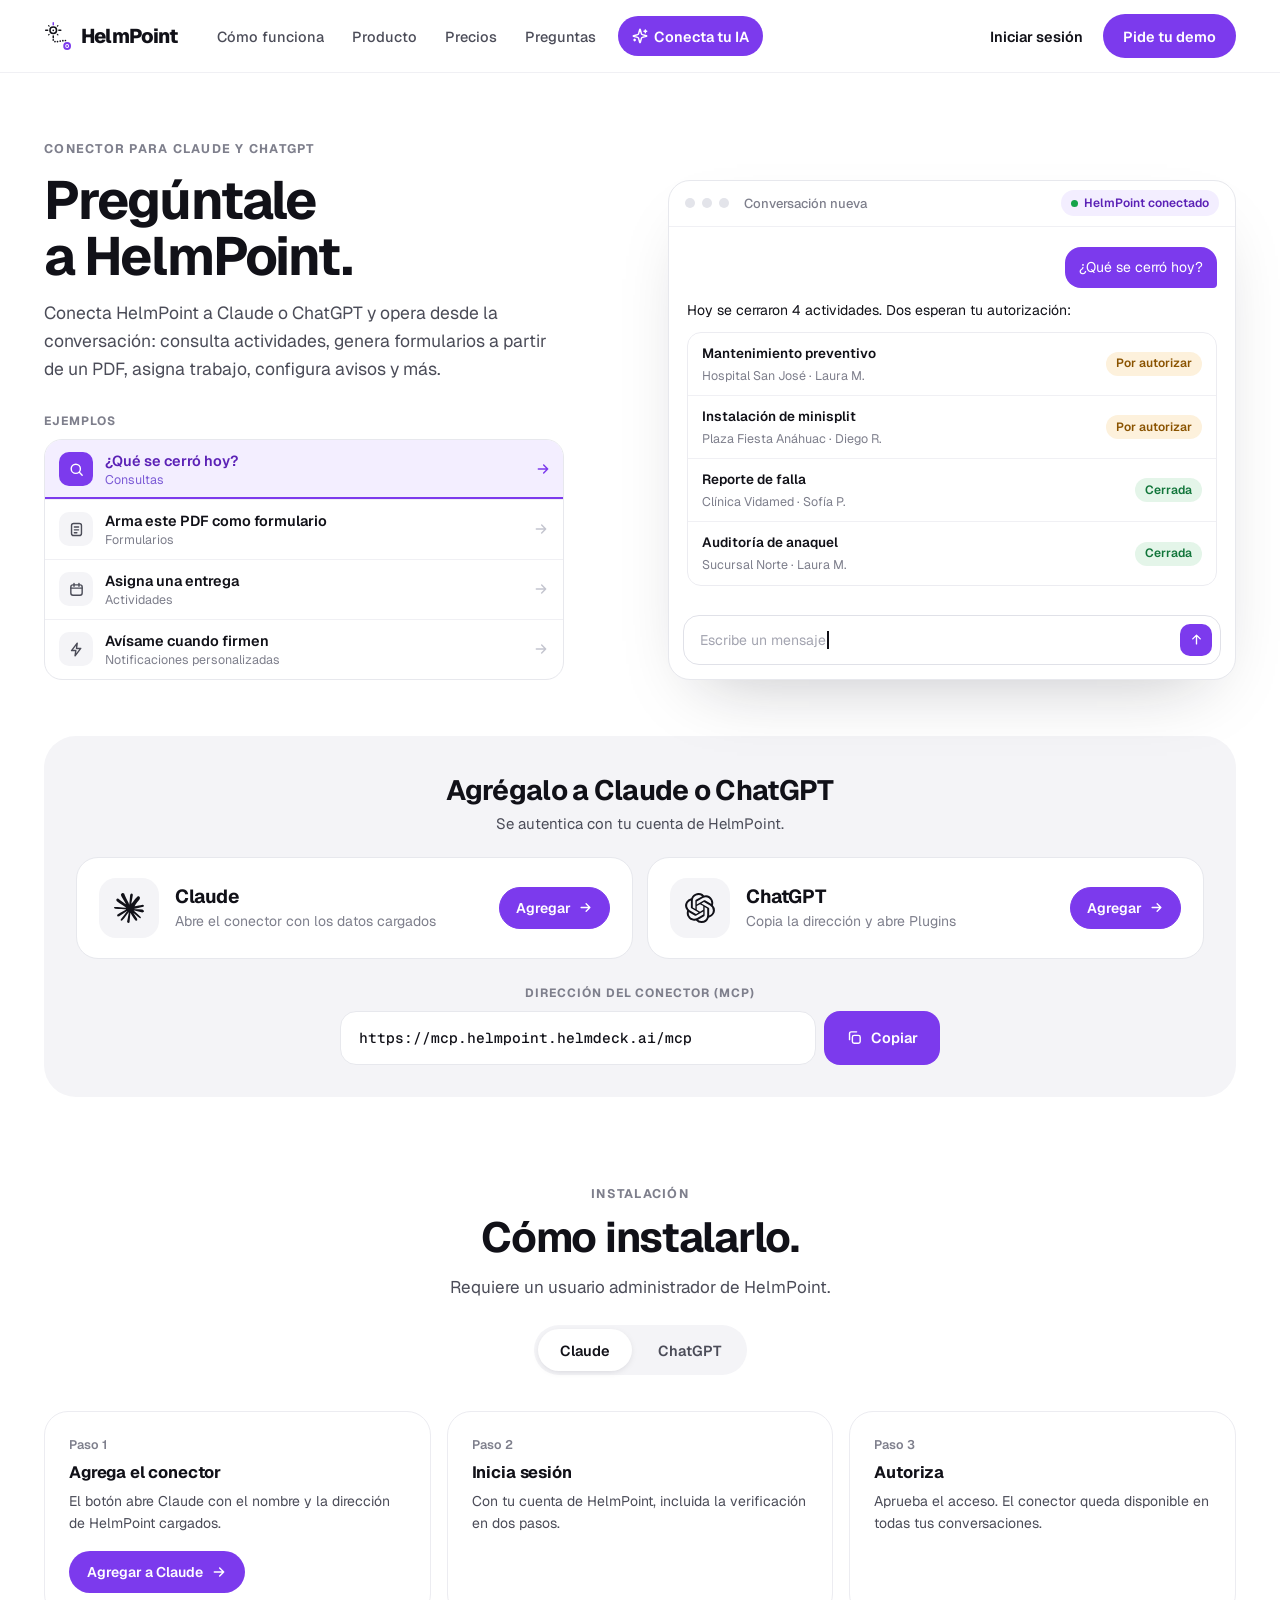
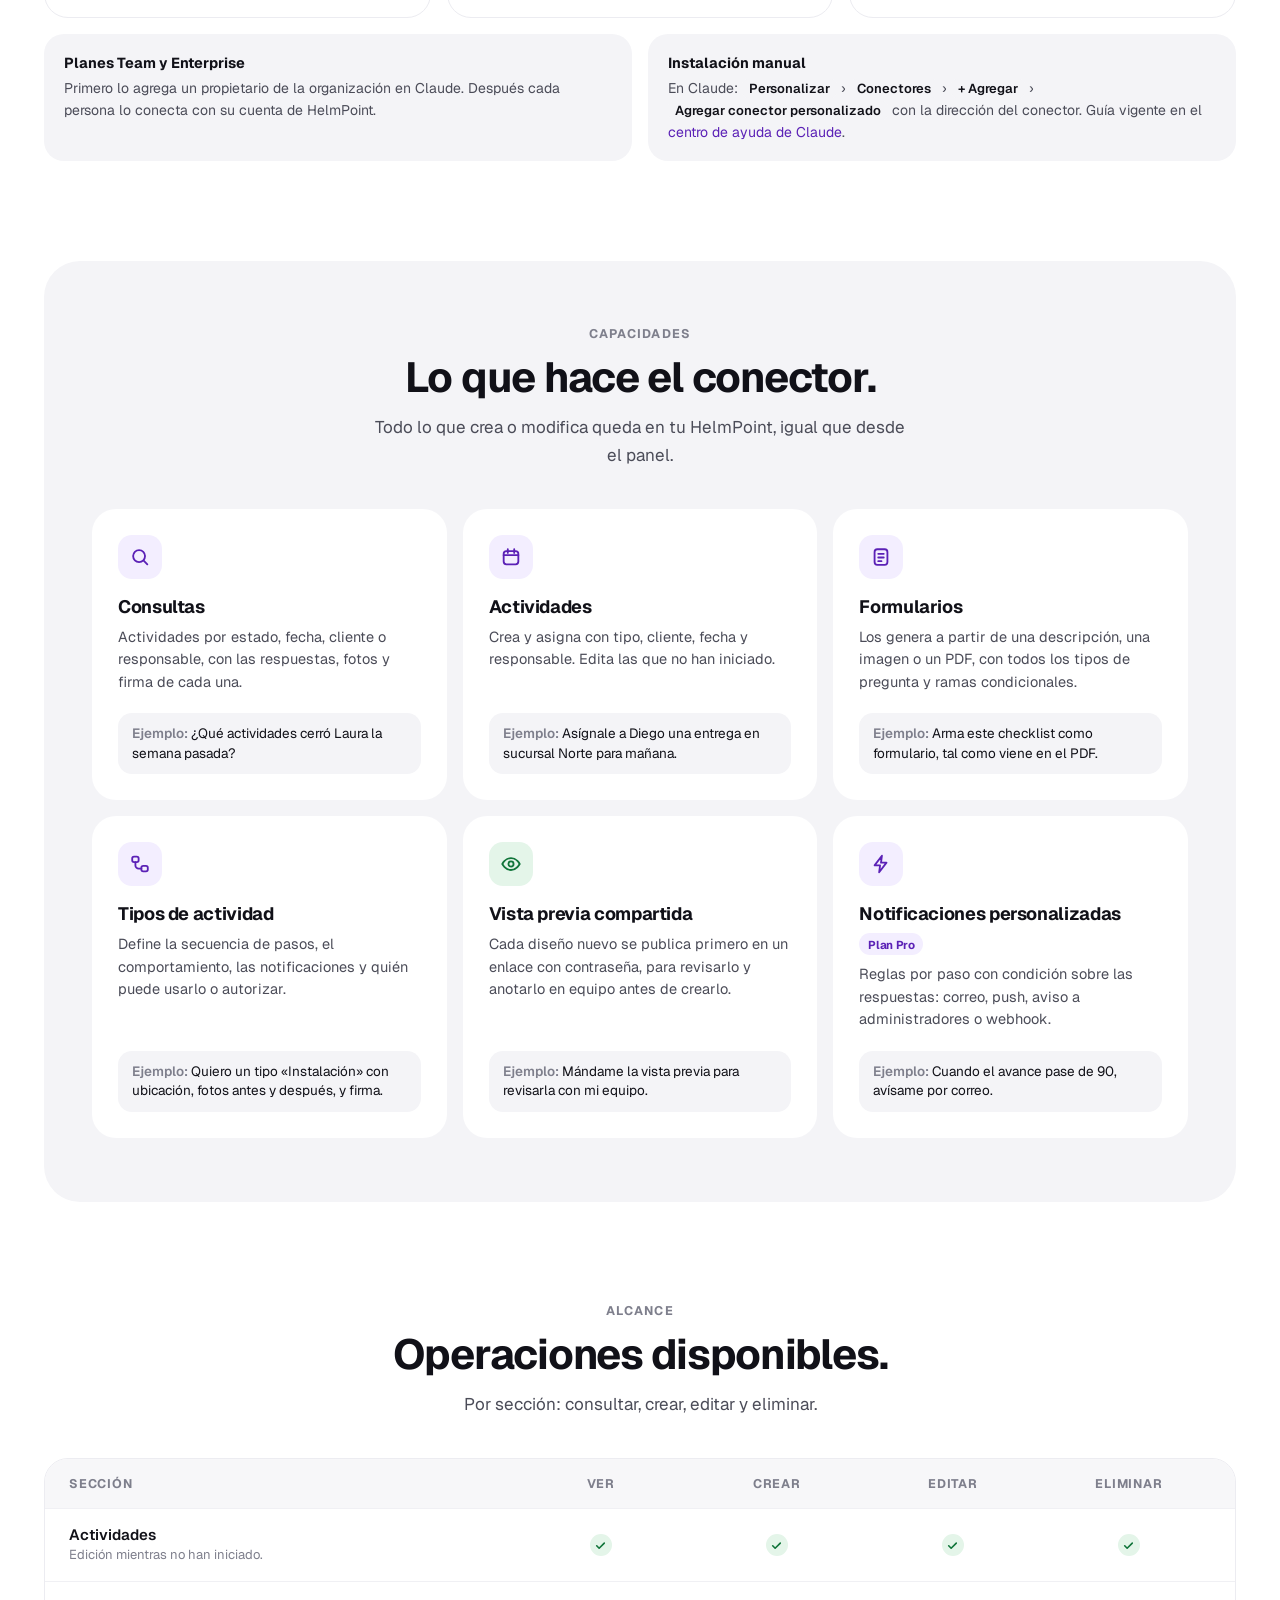
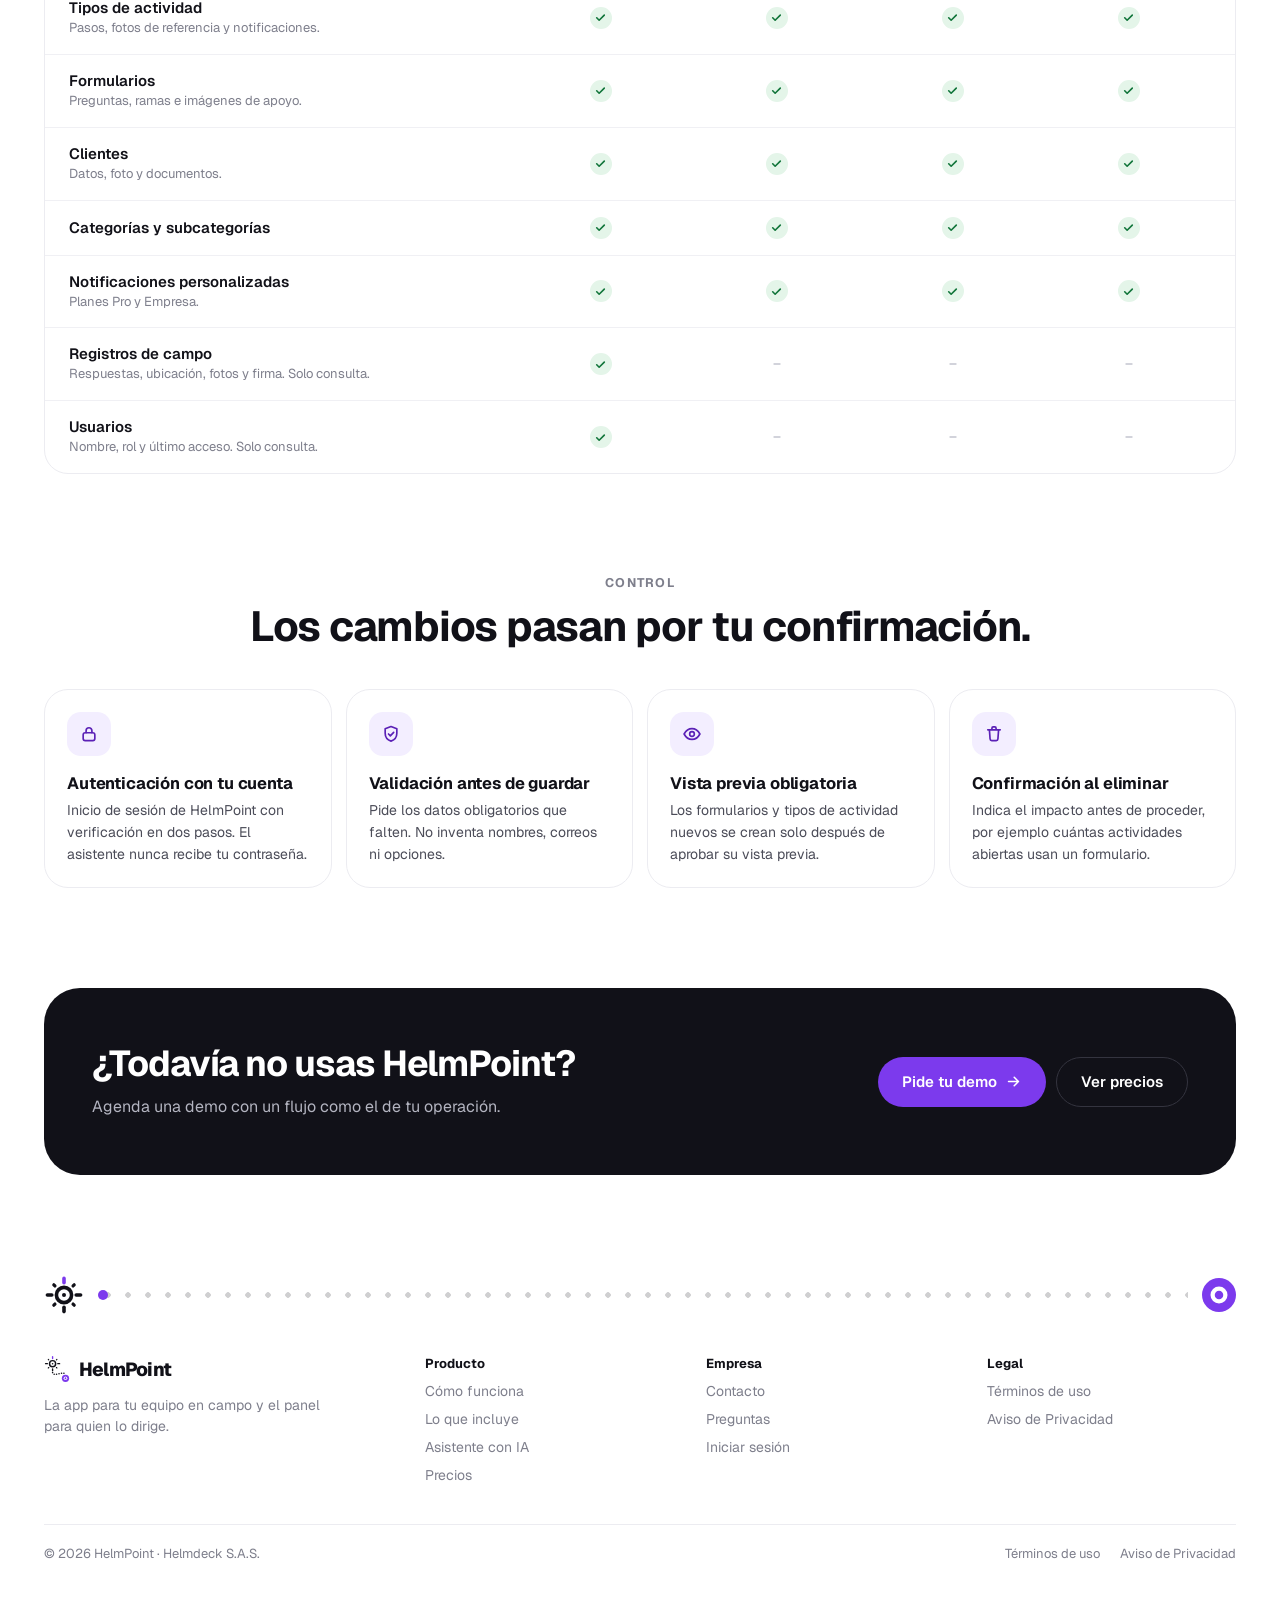
==== commit 0ca7889a: "feat: se quita la numeración 01, 02 de listas, pasos y preguntas" ====
--- a/asistente.html
+++ b/asistente.html
@@ -8,8 +8,8 @@
 <link rel="icon" type="image/svg+xml" href="assets/favicon.svg">
 <link rel="preconnect" href="https://fonts.googleapis.com">
 <link rel="stylesheet" href="https://fonts.googleapis.com/css2?family=Geist:wght@400;500;600;700;800&family=Geist+Mono:wght@400;500;600&display=swap">
-<link rel="stylesheet" href="assets/styles.css">
-<link rel="stylesheet" href="assets/asistente.css">
+<link rel="stylesheet" href="assets/styles.css?v=20261121b">
+<link rel="stylesheet" href="assets/asistente.css?v=20261121b">
 </head>
 <body>
 
@@ -251,10 +251,10 @@
         <h2 class="h2">Los cambios pasan por tu confirmación.</h2>
       </div>
       <div class="as-rules">
-        <div class="as-rule"><span class="as-rule-n">01</span><span class="as-rule-i"><svg width="20" height="20"><use href="#i-lock"/></svg></span><b>Autenticación con tu cuenta</b><p>Inicio de sesión de HelmPoint con verificación en dos pasos. El asistente nunca recibe tu contraseña.</p></div>
-        <div class="as-rule"><span class="as-rule-n">02</span><span class="as-rule-i"><svg width="20" height="20"><use href="#i-shield"/></svg></span><b>Validación antes de guardar</b><p>Pide los datos obligatorios que falten. No inventa nombres, correos ni opciones.</p></div>
-        <div class="as-rule"><span class="as-rule-n">03</span><span class="as-rule-i"><svg width="20" height="20"><use href="#i-eye"/></svg></span><b>Vista previa obligatoria</b><p>Los formularios y tipos de actividad nuevos se crean solo después de aprobar su vista previa.</p></div>
-        <div class="as-rule"><span class="as-rule-n">04</span><span class="as-rule-i"><svg width="20" height="20"><use href="#i-trash"/></svg></span><b>Confirmación al eliminar</b><p>Indica el impacto antes de proceder, por ejemplo cuántas actividades abiertas usan un formulario.</p></div>
+        <div class="as-rule"><span class="as-rule-i"><svg width="20" height="20"><use href="#i-lock"/></svg></span><b>Autenticación con tu cuenta</b><p>Inicio de sesión de HelmPoint con verificación en dos pasos. El asistente nunca recibe tu contraseña.</p></div>
+        <div class="as-rule"><span class="as-rule-i"><svg width="20" height="20"><use href="#i-shield"/></svg></span><b>Validación antes de guardar</b><p>Pide los datos obligatorios que falten. No inventa nombres, correos ni opciones.</p></div>
+        <div class="as-rule"><span class="as-rule-i"><svg width="20" height="20"><use href="#i-eye"/></svg></span><b>Vista previa obligatoria</b><p>Los formularios y tipos de actividad nuevos se crean solo después de aprobar su vista previa.</p></div>
+        <div class="as-rule"><span class="as-rule-i"><svg width="20" height="20"><use href="#i-trash"/></svg></span><b>Confirmación al eliminar</b><p>Indica el impacto antes de proceder, por ejemplo cuántas actividades abiertas usan un formulario.</p></div>
       </div>
     </div>
   </section>
--- a/assets/styles.css
+++ b/assets/styles.css
@@ -74,8 +74,23 @@
 /* Hero */
 .hero-g{display:grid;grid-template-columns:minmax(0,1fr) minmax(0,540px);gap:40px;align-items:center}
 .hero-t{padding:40px 0}
-.hero-t h1{margin:16px 0 0;font-size:clamp(38px,5.2vw,78px);line-height:1.02;font-weight:800;letter-spacing:-0.04em;text-wrap:balance}
-.hero-t h1 em{font-style:normal;color:#7C3AED;white-space:nowrap}
+.hero-t h1{margin:14px 0 0;font-size:clamp(34px,4.2vw,56px);line-height:1.05;font-weight:700;letter-spacing:-0.035em;text-wrap:balance;color:#111118}
+.hero-t .lead{max-width:520px}
+/* Etapas de la actividad, sincronizadas con el teléfono */
+.hx{margin-top:28px;max-width:520px}
+.hx-l{display:block;font-size:12px;font-weight:700;letter-spacing:.08em;text-transform:uppercase;color:#7E7F8C}
+.hx-b{margin-top:10px;display:flex;flex-direction:column;border:1px solid #E7E8ED;border-radius:18px;overflow:hidden;background:#FFFFFF}
+.hx-r{position:relative;display:flex;align-items:center;gap:12px;width:100%;padding:11px 14px;border:0;border-top:1px solid #F0F0F4;background:transparent;text-align:left;cursor:pointer;transition:background .2s}
+.hx-r:first-child{border-top:0}
+.hx-r:hover{background:#FAFAFC}
+.hx-r.on,.hx-r.on:hover{background:#F3EEFF}
+.hx-i{width:34px;height:34px;border-radius:10px;background:#F4F4F7;color:#4B4C58;display:grid;place-items:center;flex:none;transition:background .2s,color .2s}
+.hx-r.on .hx-i{background:#7C3AED;color:#FFFFFF}
+.hx-t{display:flex;flex-direction:column;gap:1px;min-width:0;flex:1}
+.hx-t b{font-size:14.5px;font-weight:600;color:#111118}
+.hx-t small{font-size:12.5px;color:#7E7F8C}
+.hx-r.on .hx-t b{color:#5B21B6}.hx-r.on .hx-t small{color:#7C5BD6}
+.hx-p{position:absolute;left:0;bottom:0;height:2px;background:#7C3AED;transition:width .5s ease}
 .fit.hero-art{max-width:540px}
 .tagl{position:absolute;display:flex;align-items:center;gap:7px;font-size:11px;font-weight:700;letter-spacing:.1em;text-transform:uppercase;color:#7E7F8C}
 .tagl i{width:6px;height:6px;border-radius:50%;background:#15A34A;animation:hpPulse 1.8s ease-in-out infinite}
@@ -188,11 +203,6 @@
 .trail .tgt{transform-box:fill-box;transform-origin:center;animation:hpTgt 3.6s ease-in-out 1.9s infinite}
 @keyframes hpDot{0%,55%,100%{opacity:.16}22%{opacity:1}}
 @keyframes hpTgt{0%,40%,100%{transform:scale(1)}18%{transform:scale(1.12)}}
-.route{display:flex;flex-wrap:wrap;align-items:center;gap:10px 12px;margin-top:38px;font-size:14px;font-weight:600;color:#111118}
-.route span{display:flex;align-items:center;gap:9px;white-space:nowrap}
-.route i{width:9px;height:9px;border-radius:50%;background:#111118}
-.route b{width:36px;border-top:3px dotted #111118;opacity:.3}
-.route .end{color:#5B21B6}.route .end i{width:18px;height:18px;background:radial-gradient(circle,#7C3AED 0 24%,#FFFFFF 26% 50%,#7C3AED 52%)}
 /* Destacado de cada paso */
 .hl{display:flex;gap:14px;align-items:flex-start;margin-top:24px;padding:16px 18px;border-radius:20px;background:#F3EEFF;max-width:520px}
 .hl-i{width:38px;height:38px;border-radius:12px;background:#7C3AED;color:#fff;display:grid;place-items:center;flex:none}
@@ -250,10 +260,9 @@
 .fq{border:1px solid #ECECF1;border-radius:24px;background:#fff;transition:border-color .25s,box-shadow .25s}
 .fq.on{border-color:#7C3AED;box-shadow:0 14px 34px -18px rgba(124,58,237,.45)}
 .fq button{width:100%;border:0;background:none;cursor:pointer;padding:18px 20px;display:flex;align-items:center;gap:16px;text-align:left;font-size:17px;font-weight:700;letter-spacing:-0.01em;color:#111118}
-.fq button i{width:36px;height:36px;border-radius:11px;background:#F4F4F7;color:#7E7F8C;display:grid;place-items:center;flex:none;font-style:normal;font-size:13px;font-weight:700}
 .fq button em{margin-left:auto;width:32px;height:32px;border-radius:50%;background:#F4F4F7;color:#7E7F8C;display:grid;place-items:center;flex:none}
-.fq.on button i{background:#7C3AED;color:#fff}.fq.on button em{background:#F3EEFF;color:#5B21B6}
-.fq-a{padding:0 60px 22px 72px}
+.fq.on button em{background:#F3EEFF;color:#5B21B6}
+.fq-a{padding:0 60px 22px 20px}
 .fq-a p{margin:0;font-size:15px;line-height:1.6;color:#4B4C58}
 .fq-c{display:flex;flex-wrap:wrap;gap:8px;margin-top:14px}
 .fq-a .ck{height:28px;padding:0 12px;border-radius:999px;background:#F3EEFF;color:#5B21B6;font-size:12.5px;font-weight:700;display:flex;align-items:center;gap:5px}
--- a/assets/asistente.css
+++ b/assets/asistente.css
@@ -104,7 +104,7 @@
 .as-panel[hidden]{display:none}
 .as-steps{display:grid;grid-template-columns:repeat(4,minmax(0,1fr));gap:16px;list-style:none;margin:0;padding:0;counter-reset:s}
 .as-steps li{counter-increment:s;padding:24px;border-radius:24px;background:#FFFFFF;border:1px solid #ECECF1;display:flex;flex-direction:column;gap:8px}
-.as-steps li::before{content:"0" counter(s);font-family:var(--font-mono);font-size:13px;font-weight:600;color:#7C3AED}
+.as-steps li::before{content:"Paso " counter(s);font-size:12.5px;font-weight:600;color:#7E7F8C}
 .as-steps b{font-size:16.5px;font-weight:700;letter-spacing:-0.01em}
 .as-steps.three{grid-template-columns:repeat(3,minmax(0,1fr))}
 .as-steps .btn{align-self:flex-start;height:42px;padding:0 18px;font-size:14px;margin-top:8px}
@@ -139,7 +139,6 @@
 .as-rules{display:grid;grid-template-columns:repeat(4,minmax(0,1fr));gap:14px;margin-top:40px}
 .as-rule{position:relative;padding:22px;border-radius:24px;border:1px solid #ECECF1;background:#FFFFFF;display:flex;flex-direction:column;align-items:flex-start;transition:border-color .2s,transform .2s}
 .as-rule:hover{border-color:#C9BFF6;transform:translateY(-2px)}
-.as-rule-n{position:absolute;top:22px;right:22px;font-family:var(--font-mono);font-size:12.5px;font-weight:600;color:#7C3AED}
 .as-rule-i{width:44px;height:44px;border-radius:14px;background:#F3EEFF;color:#5B21B6;display:grid;place-items:center;flex:none}
 .as-rule b{display:block;margin-top:16px;font-size:16.5px;font-weight:700;letter-spacing:-0.01em;color:#111118}
 .as-rule p{margin:6px 0 0;font-size:14px;line-height:1.55;color:#4B4C58}
